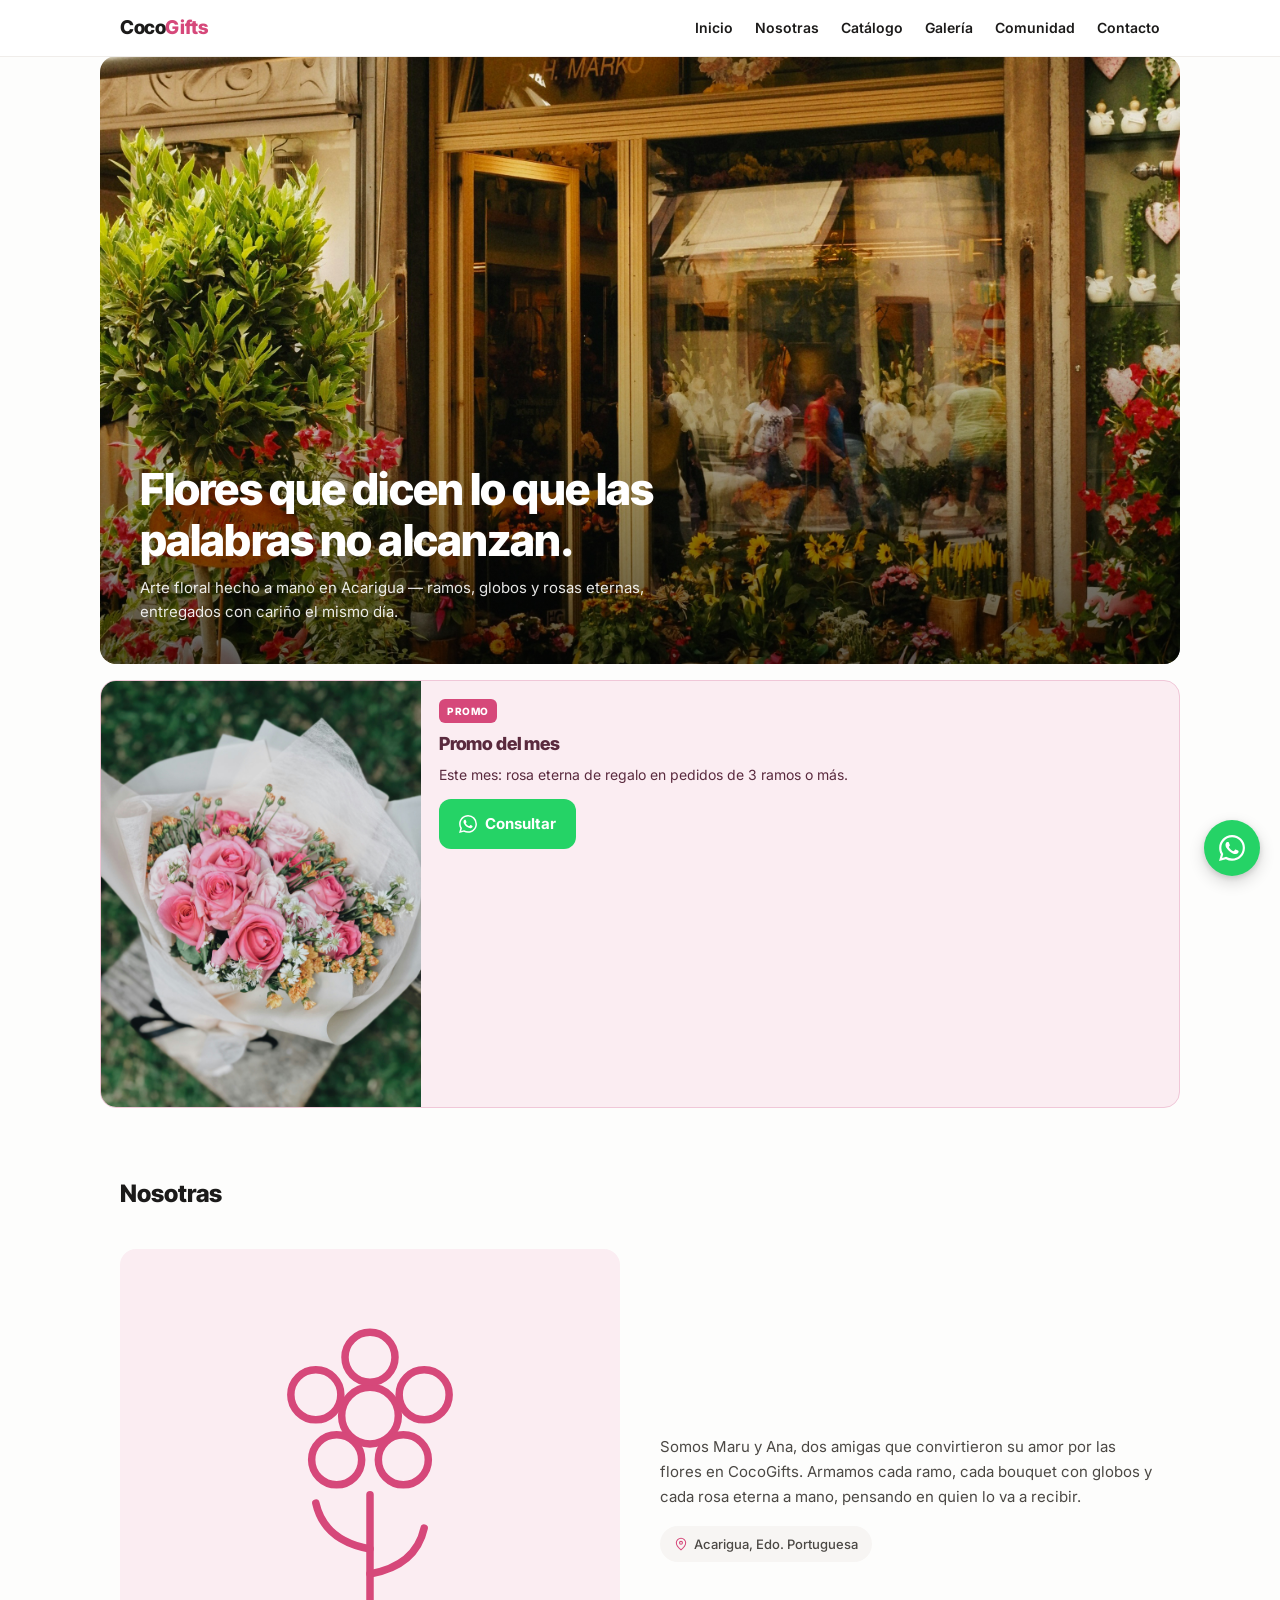
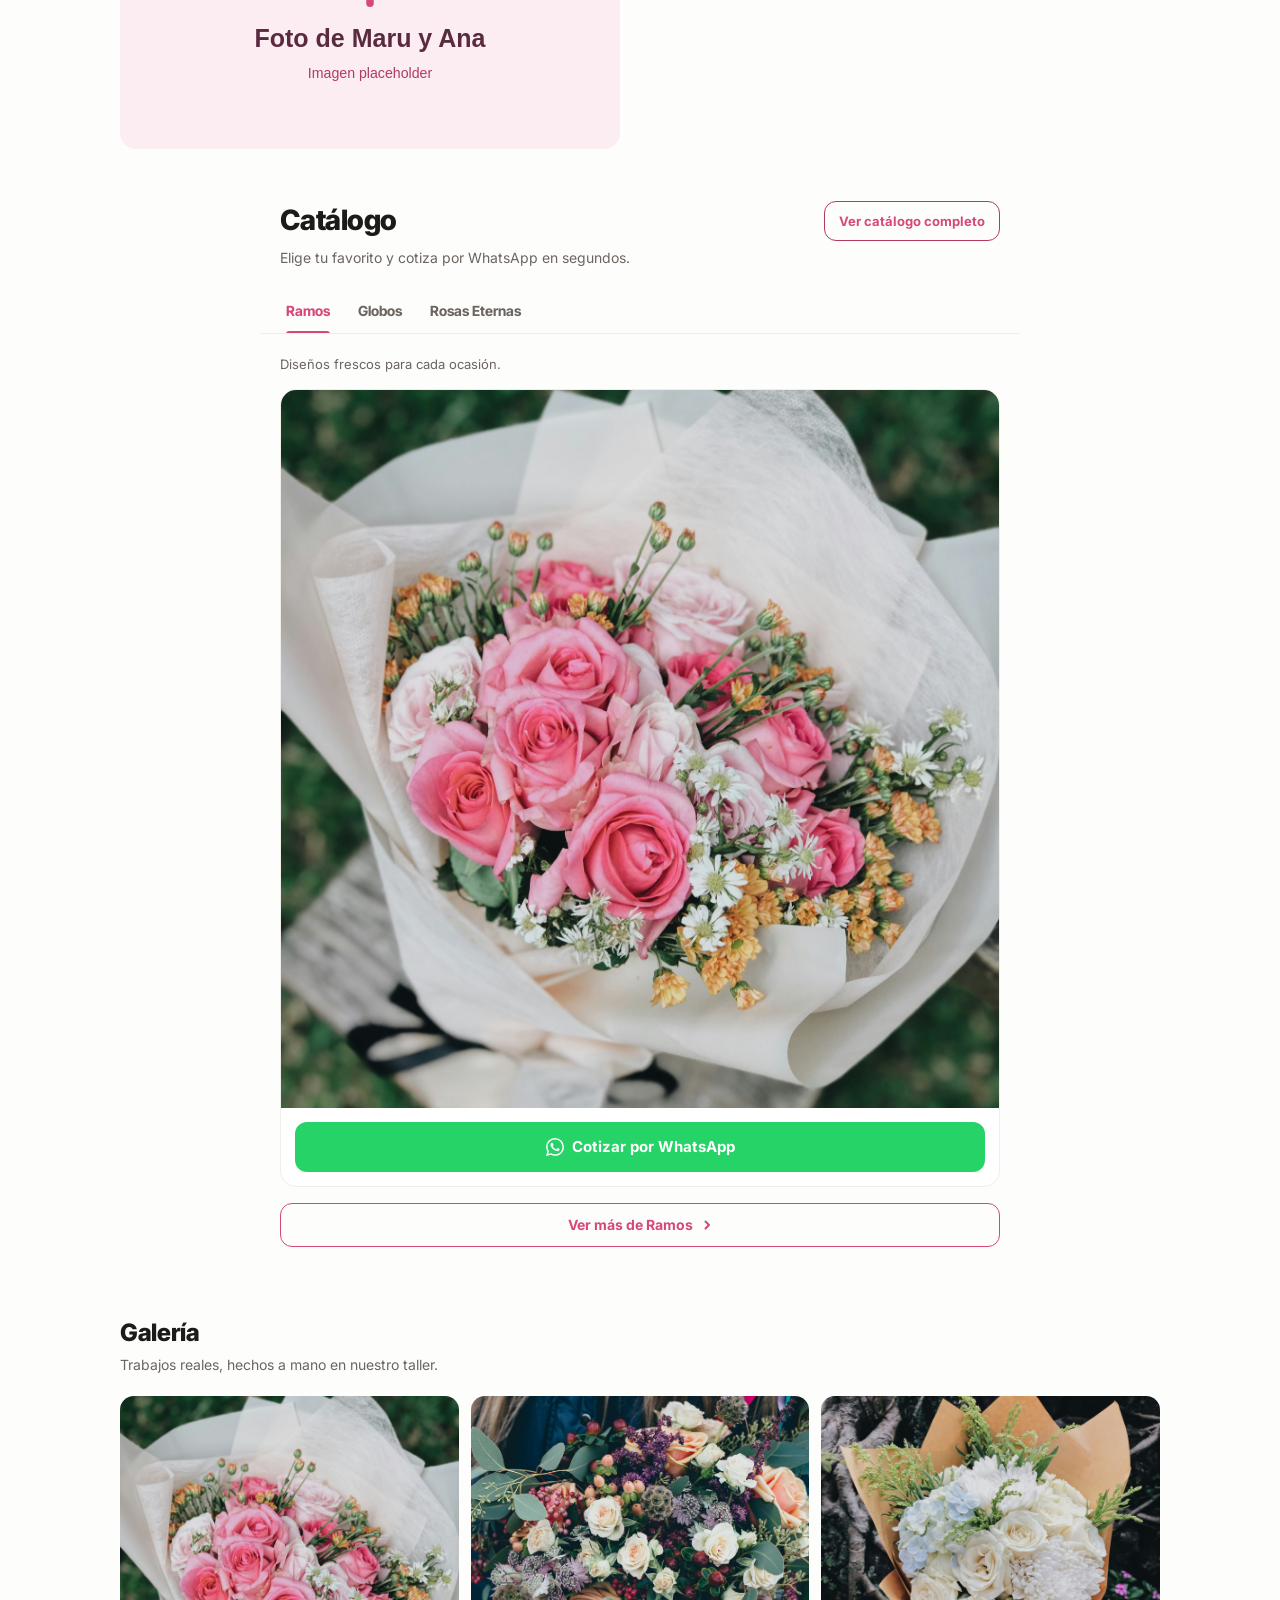
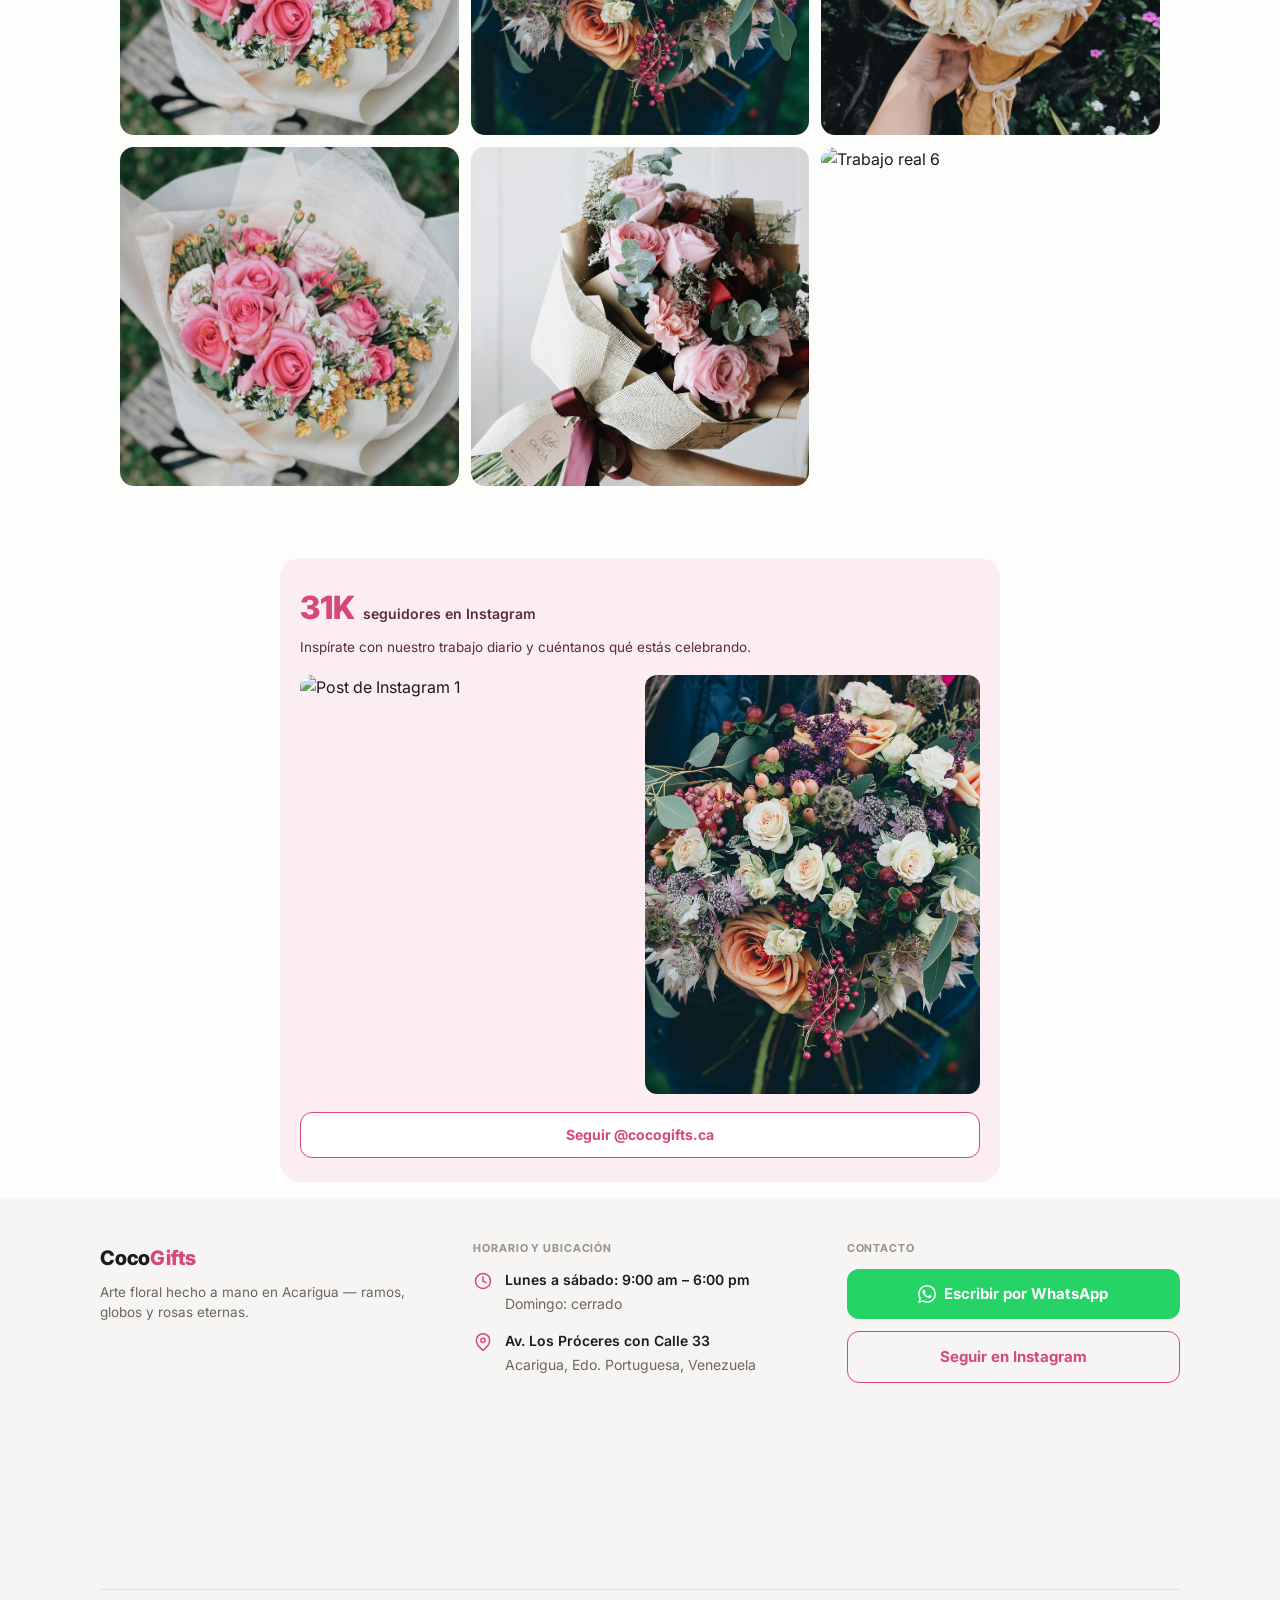
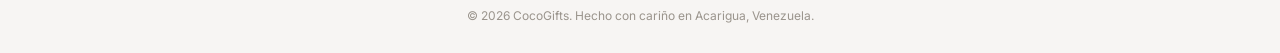
==== index.html @ 65da57c6 "feat: add index.html and main.js for CocoGifts website - Created index.html with structured sections" ====
<!DOCTYPE html>
<html lang="es">
<head>
<meta charset="utf-8">
<meta name="viewport" content="width=device-width, initial-scale=1">
<title>CocoGifts — Arte floral en Acarigua</title>
<meta name="description" content="Arte floral hecho a mano en Acarigua — ramos, bouquets con globos y rosas eternas. Cotiza por WhatsApp.">
<!-- Preconnect a Google Fonts: el @import de las fuentes vive al inicio de css/styles.css. -->
<link rel="preconnect" href="https://fonts.googleapis.com">
<link rel="preconnect" href="https://fonts.gstatic.com" crossorigin>
<!-- Hoja única (sin @import): un solo ?v=N que subir cuando el CSS no se refresque. -->
<link rel="stylesheet" href="css/styles.css?v=7">
<script src="js/main.js?v=4" defer></script>
</head>
<body>

<!-- Nav compartida con catalogo.html: si se edita aquí, replicar allí (no hay includes en HTML estático). -->
<header class="nav">
  <div class="nav__barra">
    <a class="nav__logo" href="#hero">Coco<span class="nav__logo-acento">Gifts</span></a>
    <nav class="nav__enlaces" aria-label="Secciones del sitio">
      <a class="nav__enlace" href="#hero">Inicio</a>
      <a class="nav__enlace" href="#nosotras">Nosotras</a>
      <a class="nav__enlace" href="#catalogo">Catálogo</a>
      <a class="nav__enlace" href="#galeria">Galería</a>
      <a class="nav__enlace" href="#comunidad">Comunidad</a>
      <a class="nav__enlace" href="#contacto">Contacto</a>
    </nav>
    <!-- Enlace (no button): el menú abre/cierra por :target, sin JS (ver _nav.css). -->
    <a class="nav__hamburguesa" href="#menu-movil" aria-label="Abrir menú">
      <svg width="22" height="16" viewBox="0 0 22 16" fill="currentColor" aria-hidden="true"><rect y="0" width="22" height="2" rx="1"/><rect y="7" width="22" height="2" rx="1"/><rect y="14" width="22" height="2" rx="1"/></svg>
    </a>
  </div>
  <div class="nav__menu" id="menu-movil">
    <div class="nav__menu-barra">
      <span class="nav__logo">Coco<span class="nav__logo-acento">Gifts</span></span>
      <!-- #cerrar-menu no existe: limpia el :target (cierra el menú) sin hacer scroll. -->
      <a class="nav__cerrar" href="#cerrar-menu" aria-label="Cerrar menú">
        <svg width="18" height="18" viewBox="0 0 18 18" fill="none" aria-hidden="true"><line x1="1" y1="1" x2="17" y2="17" stroke="currentColor" stroke-width="2" stroke-linecap="round"/><line x1="17" y1="1" x2="1" y2="17" stroke="currentColor" stroke-width="2" stroke-linecap="round"/></svg>
      </a>
    </div>
    <nav class="nav__menu-enlaces" aria-label="Menú">
      <a class="nav__menu-enlace" href="#hero">Inicio</a>
      <a class="nav__menu-enlace" href="#nosotras">Nosotras</a>
      <a class="nav__menu-enlace" href="#catalogo">Catálogo</a>
      <a class="nav__menu-enlace" href="#galeria">Galería</a>
      <a class="nav__menu-enlace" href="#comunidad">Comunidad</a>
      <a class="nav__menu-enlace" href="#contacto">Contacto</a>
    </nav>
    <div class="nav__menu-acciones">
      <a class="nav__menu-whatsapp" href="https://wa.me/584120000000?text=Hola%20CocoGifts%2C%20quiero%20pedir%20un%20ramo." target="_blank" rel="noopener">WhatsApp</a>
      <a class="nav__menu-instagram" href="https://instagram.com/cocogifts.ca" target="_blank" rel="noopener">Instagram</a>
    </div>
  </div>
</header>

<main>

<!-- Hero inmersivo: imagen a sangre con el texto superpuesto abajo (sin CTA). -->
<section id="hero" class="hero">
  <img class="hero__imagen" src="assets/img/cocogifts_hero.jpg" alt="Foto destacada: ramo o bouquet de CocoGifts" width="600" height="750">
  <div class="hero__contenido">
    <h1 class="hero__titulo">Flores que dicen lo que las palabras no alcanzan.</h1>
    <p class="hero__subtitulo">Arte floral hecho a mano en Acarigua — ramos, globos y rosas eternas, entregados con cariño el mismo día.</p>
  </div>
</section>

<!-- Tarjeta de promoción: quitar este bloque cuando no haya promo activa (equivale al showPromo del diseño).
     TODO: reemplazar el título, la descripción y el [PROMOCIÓN] del enlace por la promo vigente. -->
<aside class="promo">
  <!-- TODO: reemplazar por la imagen real de la promo vigente. -->
  <img class="promo__media" src="assets/img/ramo1.jpg" alt="Promoción del mes" width="600" height="600" loading="lazy">
  <div class="promo__contenido">
    <span class="promo__badge">PROMO</span>
    <h2 class="promo__titulo">Promo del mes</h2>
    <p class="promo__texto">Este mes: rosa eterna de regalo en pedidos de 3 ramos o más.</p>
    <a class="promo__cta" href="https://wa.me/584120000000?text=Hola%20CocoGifts%2C%20quiero%20m%C3%A1s%20info%20sobre%20%5BPROMOCI%C3%93N%5D." target="_blank" rel="noopener">
      <svg width="18" height="18" viewBox="0 0 24 24" fill="none" aria-hidden="true"><path d="M17.472 14.382c-.297-.149-1.758-.867-2.03-.967-.273-.099-.471-.148-.67.15-.197.297-.767.966-.94 1.164-.173.199-.347.223-.644.075-.297-.149-1.255-.463-2.39-1.475-.883-.788-1.48-1.761-1.653-2.059-.173-.297-.018-.458.13-.606.134-.133.298-.347.446-.52.149-.174.198-.298.298-.497.099-.198.05-.371-.025-.52-.075-.149-.669-1.612-.916-2.207-.242-.579-.487-.5-.669-.51l-.57-.01c-.198 0-.52.074-.792.372-.272.297-1.04 1.016-1.04 2.479 0 1.462 1.065 2.875 1.213 3.074.149.198 2.096 3.2 5.077 4.487.71.306 1.263.489 1.694.625.712.227 1.36.195 1.872.118.571-.085 1.758-.719 2.006-1.413.248-.694.248-1.29.173-1.414-.074-.124-.272-.198-.57-.347m-5.421 7.403h-.004a9.87 9.87 0 01-5.031-1.378l-.361-.214-3.741.982.998-3.648-.235-.374a9.86 9.86 0 01-1.51-5.26c.001-5.45 4.436-9.884 9.888-9.884 2.64 0 5.122 1.03 6.988 2.898a9.825 9.825 0 012.893 6.994c-.003 5.45-4.437 9.884-9.885 9.884m8.413-18.297A11.815 11.815 0 0012.05 0C5.495 0 .16 5.335.157 11.892c0 2.096.547 4.142 1.588 5.945L.057 24l6.305-1.654a11.882 11.882 0 005.683 1.448h.005c6.554 0 11.89-5.335 11.893-11.893a11.821 11.821 0 00-3.48-8.413z" fill="currentColor"/></svg>
      Consultar
    </a>
  </div>
</aside>

<section id="nosotras" class="nosotras">
  <h2 class="nosotras__titulo">Nosotras</h2>
  <img class="nosotras__foto" src="assets/img/nosotras.svg" alt="Maru y Ana, fundadoras de CocoGifts" width="600" height="600" loading="lazy">
  <div class="nosotras__contenido">
    <p class="nosotras__texto">Somos Maru y Ana, dos amigas que convirtieron su amor por las flores en CocoGifts. Armamos cada ramo, cada bouquet con globos y cada rosa eterna a mano, pensando en quien lo va a recibir.</p>
    <div class="nosotras__ubicacion">
      <svg class="nosotras__ubicacion-icono" width="14" height="14" viewBox="0 0 24 24" fill="none" aria-hidden="true"><path d="M12 2C7.6 2 4 5.6 4 10c0 6 8 12 8 12s8-6 8-12c0-4.4-3.6-8-8-8z" stroke="currentColor" stroke-width="1.8"/><circle cx="12" cy="10" r="2.5" stroke="currentColor" stroke-width="1.8"/></svg>
      <span>Acarigua, Edo. Portuguesa</span>
    </div>
  </div>
</section>

<section id="catalogo" class="catalogo" aria-labelledby="catalogo-titulo">
  <header class="catalogo__encabezado">
    <div class="catalogo__fila-titulo">
      <h2 class="catalogo__titulo" id="catalogo-titulo">Catálogo</h2>
      <a class="catalogo__ver-completo" href="catalogo.html">Ver catálogo completo</a>
    </div>
    <p class="catalogo__subtitulo">Elige tu favorito y cotiza por WhatsApp en segundos.</p>
  </header>

  <div class="catalogo-tabs">
    <!-- Sin JS: fila de enlaces-ancla hacia los paneles apilados de abajo.
         js/main.js convierte esto en tablist ARIA (role, aria-selected,
         roving tabindex) y deja visible solo el panel activo. -->
    <div class="catalogo-tabs__lista" aria-label="Categorías del catálogo">
      <a class="catalogo-tabs__tab" href="#catalogo-panel-ramos">Ramos</a>
      <a class="catalogo-tabs__tab" href="#catalogo-panel-globos">Globos</a>
      <a class="catalogo-tabs__tab" href="#catalogo-panel-eternas">Rosas Eternas</a>
    </div>

    <section class="catalogo-tabs__panel" id="catalogo-panel-ramos">
      <h3 class="catalogo-tabs__categoria-titulo">Ramos</h3>
      <p class="catalogo-tabs__categoria-descripcion">Diseños frescos para cada ocasión.</p>
      <article class="tarjeta-categoria">
        <!-- Feed vertical: varias fotos de la categoría, se scrollea dentro de la tarjeta. -->
        <div class="tarjeta-categoria__feed" tabindex="0" role="group" aria-label="Fotos de Ramos">
          <img class="tarjeta-categoria__feed-img" src="assets/img/ramo1.jpg" alt="Ramo Primavera" width="600" height="600" loading="lazy">
          <img class="tarjeta-categoria__feed-img" src="assets/img/ramo2.jpg" alt="Ramo Clásico de Rosas" width="600" height="600" loading="lazy">
          <!-- PLACEHOLDER: relleno del feed hasta tener más fotos reales de Ramos. -->
          <img class="tarjeta-categoria__feed-img" src="assets/img/ramo3.jpg" alt="Más fotos de Ramos (placeholder)" width="600" height="600" loading="lazy">
          <img class="tarjeta-categoria__feed-img" src="assets/img/ramo4.jpg" alt="Más fotos de Ramos (placeholder)" width="600" height="600" loading="lazy">
        </div>
        <div class="tarjeta-categoria__cuerpo">
          <!-- TODO: precio real pendiente del cliente (example-design no trae precios). -->
          <a class="tarjeta-categoria__cotizar" href="https://wa.me/584120000000?text=Hola%20CocoGifts%2C%20quiero%20cotizar%20de%20la%20categor%C3%ADa%3A%20Ramos." target="_blank" rel="noopener">
            <svg width="18" height="18" viewBox="0 0 24 24" fill="none" aria-hidden="true"><path d="M17.472 14.382c-.297-.149-1.758-.867-2.03-.967-.273-.099-.471-.148-.67.15-.197.297-.767.966-.94 1.164-.173.199-.347.223-.644.075-.297-.149-1.255-.463-2.39-1.475-.883-.788-1.48-1.761-1.653-2.059-.173-.297-.018-.458.13-.606.134-.133.298-.347.446-.52.149-.174.198-.298.298-.497.099-.198.05-.371-.025-.52-.075-.149-.669-1.612-.916-2.207-.242-.579-.487-.5-.669-.51l-.57-.01c-.198 0-.52.074-.792.372-.272.297-1.04 1.016-1.04 2.479 0 1.462 1.065 2.875 1.213 3.074.149.198 2.096 3.2 5.077 4.487.71.306 1.263.489 1.694.625.712.227 1.36.195 1.872.118.571-.085 1.758-.719 2.006-1.413.248-.694.248-1.29.173-1.414-.074-.124-.272-.198-.57-.347m-5.421 7.403h-.004a9.87 9.87 0 01-5.031-1.378l-.361-.214-3.741.982.998-3.648-.235-.374a9.86 9.86 0 01-1.51-5.26c.001-5.45 4.436-9.884 9.888-9.884 2.64 0 5.122 1.03 6.988 2.898a9.825 9.825 0 012.893 6.994c-.003 5.45-4.437 9.884-9.885 9.884m8.413-18.297A11.815 11.815 0 0012.05 0C5.495 0 .16 5.335.157 11.892c0 2.096.547 4.142 1.588 5.945L.057 24l6.305-1.654a11.882 11.882 0 005.683 1.448h.005c6.554 0 11.89-5.335 11.893-11.893a11.821 11.821 0 00-3.48-8.413z" fill="currentColor"/></svg>
            Cotizar por WhatsApp
          </a>
        </div>
      </article>
      <!-- "Ver más": enlace directo a la categoría en el catálogo completo (catalogo.html lee el hash). -->
      <a class="catalogo-tabs__ver-mas" href="catalogo.html#ramos">
        Ver más de Ramos
        <svg width="12" height="12" viewBox="0 0 12 12" fill="none" aria-hidden="true"><path d="M4.5 2.5L8 6l-3.5 3.5" stroke="currentColor" stroke-width="2" stroke-linecap="round" stroke-linejoin="round"/></svg>
      </a>
    </section>

    <section class="catalogo-tabs__panel" id="catalogo-panel-globos">
      <h3 class="catalogo-tabs__categoria-titulo">Globos</h3>
      <p class="catalogo-tabs__categoria-descripcion">Bouquets con globos que sorprenden.</p>
      <article class="tarjeta-categoria">
        <!-- Feed vertical: varias fotos de la categoría, se scrollea dentro de la tarjeta. -->
        <div class="tarjeta-categoria__feed" tabindex="0" role="group" aria-label="Fotos de Globos">
          <img class="tarjeta-categoria__feed-img" src="assets/img/ramo1.jpg" alt="Bouquet Globo &amp; Flores" width="600" height="600" loading="lazy">
          <img class="tarjeta-categoria__feed-img" src="assets/img/ramo2.jpg" alt="Combo Sorpresa" width="600" height="600" loading="lazy">
          <!-- PLACEHOLDER: relleno del feed hasta tener más fotos reales de Globos. -->
          <img class="tarjeta-categoria__feed-img" src="assets/img/ramo3.jpg" alt="Más fotos de Globos (placeholder)" width="600" height="600" loading="lazy">
          <img class="tarjeta-categoria__feed-img" src="assets/img/ramo4.jpg" alt="Más fotos de Globos (placeholder)" width="600" height="600" loading="lazy">
        </div>
        <div class="tarjeta-categoria__cuerpo">
          <!-- TODO: precio real pendiente del cliente. -->
          <a class="tarjeta-categoria__cotizar" href="https://wa.me/584120000000?text=Hola%20CocoGifts%2C%20quiero%20cotizar%20de%20la%20categor%C3%ADa%3A%20Globos." target="_blank" rel="noopener">
            <svg width="18" height="18" viewBox="0 0 24 24" fill="none" aria-hidden="true"><path d="M17.472 14.382c-.297-.149-1.758-.867-2.03-.967-.273-.099-.471-.148-.67.15-.197.297-.767.966-.94 1.164-.173.199-.347.223-.644.075-.297-.149-1.255-.463-2.39-1.475-.883-.788-1.48-1.761-1.653-2.059-.173-.297-.018-.458.13-.606.134-.133.298-.347.446-.52.149-.174.198-.298.298-.497.099-.198.05-.371-.025-.52-.075-.149-.669-1.612-.916-2.207-.242-.579-.487-.5-.669-.51l-.57-.01c-.198 0-.52.074-.792.372-.272.297-1.04 1.016-1.04 2.479 0 1.462 1.065 2.875 1.213 3.074.149.198 2.096 3.2 5.077 4.487.71.306 1.263.489 1.694.625.712.227 1.36.195 1.872.118.571-.085 1.758-.719 2.006-1.413.248-.694.248-1.29.173-1.414-.074-.124-.272-.198-.57-.347m-5.421 7.403h-.004a9.87 9.87 0 01-5.031-1.378l-.361-.214-3.741.982.998-3.648-.235-.374a9.86 9.86 0 01-1.51-5.26c.001-5.45 4.436-9.884 9.888-9.884 2.64 0 5.122 1.03 6.988 2.898a9.825 9.825 0 012.893 6.994c-.003 5.45-4.437 9.884-9.885 9.884m8.413-18.297A11.815 11.815 0 0012.05 0C5.495 0 .16 5.335.157 11.892c0 2.096.547 4.142 1.588 5.945L.057 24l6.305-1.654a11.882 11.882 0 005.683 1.448h.005c6.554 0 11.89-5.335 11.893-11.893a11.821 11.821 0 00-3.48-8.413z" fill="currentColor"/></svg>
            Cotizar por WhatsApp
          </a>
        </div>
      </article>
      <!-- "Ver más": enlace directo a la categoría en el catálogo completo (catalogo.html lee el hash). -->
      <a class="catalogo-tabs__ver-mas" href="catalogo.html#globos">
        Ver más de Globos
        <svg width="12" height="12" viewBox="0 0 12 12" fill="none" aria-hidden="true"><path d="M4.5 2.5L8 6l-3.5 3.5" stroke="currentColor" stroke-width="2" stroke-linecap="round" stroke-linejoin="round"/></svg>
      </a>
    </section>

    <section class="catalogo-tabs__panel" id="catalogo-panel-eternas">
      <h3 class="catalogo-tabs__categoria-titulo">Rosas Eternas</h3>
      <p class="catalogo-tabs__categoria-descripcion">Duran hasta un año, siempre frescas.</p>
      <article class="tarjeta-categoria">
        <!-- Feed vertical: varias fotos de la categoría, se scrollea dentro de la tarjeta. -->
        <div class="tarjeta-categoria__feed" tabindex="0" role="group" aria-label="Fotos de Rosas Eternas">
          <img class="tarjeta-categoria__feed-img" src="assets/img/ramo1.jpg" alt="Caja Mini Rosa Eterna" width="600" height="600" loading="lazy">
          <img class="tarjeta-categoria__feed-img" src="assets/img/ramo2.jpg" alt="Caja Premium" width="600" height="600" loading="lazy">
          <!-- PLACEHOLDER: relleno del feed hasta tener más fotos reales de Rosas Eternas. -->
          <img class="tarjeta-categoria__feed-img" src="assets/img/ramo5.jpg" alt="Más fotos de Rosas Eternas (placeholder)" width="600" height="600" loading="lazy">
          <img class="tarjeta-categoria__feed-img" src="assets/img/ramo6.jpg" alt="Más fotos de Rosas Eternas (placeholder)" width="600" height="600" loading="lazy">
        </div>
        <div class="tarjeta-categoria__cuerpo">
          <!-- TODO: precio real pendiente del cliente. -->
          <a class="tarjeta-categoria__cotizar" href="https://wa.me/584120000000?text=Hola%20CocoGifts%2C%20quiero%20cotizar%20de%20la%20categor%C3%ADa%3A%20Rosas%20Eternas." target="_blank" rel="noopener">
            <svg width="18" height="18" viewBox="0 0 24 24" fill="none" aria-hidden="true"><path d="M17.472 14.382c-.297-.149-1.758-.867-2.03-.967-.273-.099-.471-.148-.67.15-.197.297-.767.966-.94 1.164-.173.199-.347.223-.644.075-.297-.149-1.255-.463-2.39-1.475-.883-.788-1.48-1.761-1.653-2.059-.173-.297-.018-.458.13-.606.134-.133.298-.347.446-.52.149-.174.198-.298.298-.497.099-.198.05-.371-.025-.52-.075-.149-.669-1.612-.916-2.207-.242-.579-.487-.5-.669-.51l-.57-.01c-.198 0-.52.074-.792.372-.272.297-1.04 1.016-1.04 2.479 0 1.462 1.065 2.875 1.213 3.074.149.198 2.096 3.2 5.077 4.487.71.306 1.263.489 1.694.625.712.227 1.36.195 1.872.118.571-.085 1.758-.719 2.006-1.413.248-.694.248-1.29.173-1.414-.074-.124-.272-.198-.57-.347m-5.421 7.403h-.004a9.87 9.87 0 01-5.031-1.378l-.361-.214-3.741.982.998-3.648-.235-.374a9.86 9.86 0 01-1.51-5.26c.001-5.45 4.436-9.884 9.888-9.884 2.64 0 5.122 1.03 6.988 2.898a9.825 9.825 0 012.893 6.994c-.003 5.45-4.437 9.884-9.885 9.884m8.413-18.297A11.815 11.815 0 0012.05 0C5.495 0 .16 5.335.157 11.892c0 2.096.547 4.142 1.588 5.945L.057 24l6.305-1.654a11.882 11.882 0 005.683 1.448h.005c6.554 0 11.89-5.335 11.893-11.893a11.821 11.821 0 00-3.48-8.413z" fill="currentColor"/></svg>
            Cotizar por WhatsApp
          </a>
        </div>
      </article>
      <!-- "Ver más": enlace directo a la categoría en el catálogo completo (catalogo.html lee el hash; su id es 'eternas'). -->
      <a class="catalogo-tabs__ver-mas" href="catalogo.html#eternas">
        Ver más de Rosas Eternas
        <svg width="12" height="12" viewBox="0 0 12 12" fill="none" aria-hidden="true"><path d="M4.5 2.5L8 6l-3.5 3.5" stroke="currentColor" stroke-width="2" stroke-linecap="round" stroke-linejoin="round"/></svg>
      </a>
    </section>

  </div>
</section>

<section id="galeria" class="galeria">
  <h2 class="galeria__titulo">Galería</h2>
  <p class="galeria__subtitulo">Trabajos reales, hechos a mano en nuestro taller.</p>
  <div class="galeria__grid">
    <img class="galeria__imagen" src="assets/img/ramo1.jpg" alt="Trabajo real 1" width="600" height="600" loading="lazy">
    <img class="galeria__imagen" src="assets/img/ramo2.jpg" alt="Trabajo real 2" width="600" height="600" loading="lazy">
    <img class="galeria__imagen" src="assets/img/ramo3.jpg" alt="Trabajo real 3" width="600" height="600" loading="lazy">
    <img class="galeria__imagen" src="assets/img/ramo4.jpg" alt="Trabajo real 4" width="600" height="600" loading="lazy">
    <img class="galeria__imagen" src="assets/img/ramo5.jpg" alt="Trabajo real 5" width="600" height="600" loading="lazy">
    <img class="galeria__imagen" src="assets/img/ramo6.jpg" alt="Trabajo real 6" width="600" height="600" loading="lazy">
  </div>
</section>

<section id="comunidad" class="comunidad" aria-label="Comunidad de Instagram">
  <div class="comunidad__tarjeta">
    <div class="comunidad__cifra-linea">
      <span class="comunidad__cifra">31K</span>
      <span class="comunidad__cifra-texto">seguidores en Instagram</span>
    </div>
    <p class="comunidad__texto">Inspírate con nuestro trabajo diario y cuéntanos qué estás celebrando.</p>
    <div class="comunidad__posts">
      <img class="comunidad__post" src="assets/img/ramo6.jpg" alt="Post de Instagram 1" width="600" height="750" loading="lazy">
      <img class="comunidad__post" src="assets/img/ramo2.jpg" alt="Post de Instagram 2" width="600" height="750" loading="lazy">
    </div>
    <a class="comunidad__seguir" href="https://instagram.com/cocogifts.ca" target="_blank" rel="noopener">Seguir @cocogifts.ca</a>
  </div>
</section>

</main>

<!-- Footer compartido con catalogo.html: si se edita aquí, replicar allí. -->
<footer id="contacto" class="footer">
  <div class="footer__contenido">
    <div class="footer__grupo">
      <span class="footer__marca">Coco<span class="footer__marca-acento">Gifts</span></span>
      <p class="footer__descripcion">Arte floral hecho a mano en Acarigua — ramos, globos y rosas eternas.</p>
    </div>
    <div class="footer__grupo">
      <h2 class="footer__grupo-titulo">Horario y ubicación</h2>
      <div class="footer__dato">
        <svg class="footer__dato-icono" width="20" height="20" viewBox="0 0 24 24" fill="none" aria-hidden="true"><circle cx="12" cy="12" r="9" stroke="currentColor" stroke-width="1.8"/><path d="M12 7v5l3.5 2" stroke="currentColor" stroke-width="1.8" stroke-linecap="round"/></svg>
        <div>
          <p class="footer__dato-principal">Lunes a sábado: 9:00 am – 6:00 pm</p>
          <p class="footer__dato-secundario">Domingo: cerrado</p>
        </div>
      </div>
      <div class="footer__dato">
        <svg class="footer__dato-icono" width="20" height="20" viewBox="0 0 24 24" fill="none" aria-hidden="true"><path d="M12 2C7.6 2 4 5.6 4 10c0 6 8 12 8 12s8-6 8-12c0-4.4-3.6-8-8-8z" stroke="currentColor" stroke-width="1.8"/><circle cx="12" cy="10" r="2.5" stroke="currentColor" stroke-width="1.8"/></svg>
        <div>
          <p class="footer__dato-principal">Av. Los Próceres con Calle 33</p>
          <p class="footer__dato-secundario">Acarigua, Edo. Portuguesa, Venezuela</p>
        </div>
      </div>
      <!-- TODO: sustituir por mapa real (imagen estática o embed) cuando el cliente lo defina. -->
      <div class="footer__mapa">
      <iframe
        src="https://www.google.com/maps/embed?pb=!1m18!1m12!1m3!1d3980!2d-99.1332!3d19.4326!2m3!1f0!2f0!3f0!3m2!1i1024!2i768!4f13.1!3m3!1m2!1s0x0%3A0x0!2zMTnCsDI1JzU3LjQiTiA5OcKwMDcnNTkuNSJX!5e0!3m2!1ses!2smx!4v1700000000000"
        title="Mapa de ubicación de La Esquina 24H"
        loading="lazy"
        referrerpolicy="no-referrer-when-downgrade"
        allowfullscreen></iframe>
      </div>    </div>
    <div class="footer__grupo">
      <h2 class="footer__grupo-titulo">Contacto</h2>
      <div class="footer__cta">
        <a class="footer__cta-whatsapp" href="https://wa.me/584120000000?text=Hola%20CocoGifts%2C%20tengo%20una%20consulta." target="_blank" rel="noopener">
          <svg width="18" height="18" viewBox="0 0 24 24" fill="none" aria-hidden="true"><path d="M17.472 14.382c-.297-.149-1.758-.867-2.03-.967-.273-.099-.471-.148-.67.15-.197.297-.767.966-.94 1.164-.173.199-.347.223-.644.075-.297-.149-1.255-.463-2.39-1.475-.883-.788-1.48-1.761-1.653-2.059-.173-.297-.018-.458.13-.606.134-.133.298-.347.446-.52.149-.174.198-.298.298-.497.099-.198.05-.371-.025-.52-.075-.149-.669-1.612-.916-2.207-.242-.579-.487-.5-.669-.51l-.57-.01c-.198 0-.52.074-.792.372-.272.297-1.04 1.016-1.04 2.479 0 1.462 1.065 2.875 1.213 3.074.149.198 2.096 3.2 5.077 4.487.71.306 1.263.489 1.694.625.712.227 1.36.195 1.872.118.571-.085 1.758-.719 2.006-1.413.248-.694.248-1.29.173-1.414-.074-.124-.272-.198-.57-.347m-5.421 7.403h-.004a9.87 9.87 0 01-5.031-1.378l-.361-.214-3.741.982.998-3.648-.235-.374a9.86 9.86 0 01-1.51-5.26c.001-5.45 4.436-9.884 9.888-9.884 2.64 0 5.122 1.03 6.988 2.898a9.825 9.825 0 012.893 6.994c-.003 5.45-4.437 9.884-9.885 9.884m8.413-18.297A11.815 11.815 0 0012.05 0C5.495 0 .16 5.335.157 11.892c0 2.096.547 4.142 1.588 5.945L.057 24l6.305-1.654a11.882 11.882 0 005.683 1.448h.005c6.554 0 11.89-5.335 11.893-11.893a11.821 11.821 0 00-3.48-8.413z" fill="currentColor"/></svg>
          Escribir por WhatsApp
        </a>
        <a class="footer__cta-instagram" href="https://instagram.com/cocogifts.ca" target="_blank" rel="noopener">Seguir en Instagram</a>
      </div>
    </div>
  </div>
  <div class="footer__legal">
    <p class="footer__legal-texto">© 2026 CocoGifts. Hecho con cariño en Acarigua, Venezuela.</p>
  </div>
</footer>

<a class="whatsapp-burbuja" href="https://wa.me/584120000000?text=Hola%20CocoGifts%2C%20quiero%20pedir%20un%20ramo." target="_blank" rel="noopener" aria-label="Pedir por WhatsApp">
  <svg width="28" height="28" viewBox="0 0 24 24" fill="none" aria-hidden="true"><path d="M17.472 14.382c-.297-.149-1.758-.867-2.03-.967-.273-.099-.471-.148-.67.15-.197.297-.767.966-.94 1.164-.173.199-.347.223-.644.075-.297-.149-1.255-.463-2.39-1.475-.883-.788-1.48-1.761-1.653-2.059-.173-.297-.018-.458.13-.606.134-.133.298-.347.446-.52.149-.174.198-.298.298-.497.099-.198.05-.371-.025-.52-.075-.149-.669-1.612-.916-2.207-.242-.579-.487-.5-.669-.51l-.57-.01c-.198 0-.52.074-.792.372-.272.297-1.04 1.016-1.04 2.479 0 1.462 1.065 2.875 1.213 3.074.149.198 2.096 3.2 5.077 4.487.71.306 1.263.489 1.694.625.712.227 1.36.195 1.872.118.571-.085 1.758-.719 2.006-1.413.248-.694.248-1.29.173-1.414-.074-.124-.272-.198-.57-.347m-5.421 7.403h-.004a9.87 9.87 0 01-5.031-1.378l-.361-.214-3.741.982.998-3.648-.235-.374a9.86 9.86 0 01-1.51-5.26c.001-5.45 4.436-9.884 9.888-9.884 2.64 0 5.122 1.03 6.988 2.898a9.825 9.825 0 012.893 6.994c-.003 5.45-4.437 9.884-9.885 9.884m8.413-18.297A11.815 11.815 0 0012.05 0C5.495 0 .16 5.335.157 11.892c0 2.096.547 4.142 1.588 5.945L.057 24l6.305-1.654a11.882 11.882 0 005.683 1.448h.005c6.554 0 11.89-5.335 11.893-11.893a11.821 11.821 0 00-3.48-8.413z" fill="currentColor"/></svg>
</a>

</body>
</html>
---- css/styles.css ----
/* ============================================================
   CocoGifts — hoja de estilos única (antes 16 parciales + main.css con @import).
   Consolidada para eliminar la cascada de peticiones y los 18 números de
   versión de cache-busting: ahora un solo ?v=N en el <link> de cada HTML.
   Orden de cascada preservado: BASE → SECTIONS → COMPONENTS.
   NOTA: el @import de Google Fonts debe seguir siendo la primera regla del
   archivo (CSS exige @import antes de cualquier otra regla).
   ============================================================ */


/* === BASE: fonts === */

/* Única dependencia externa permitida: Inter + Inter Tight, tal como las usa
   example-design. El @import vive aquí (y no como <link> en el HTML) para que
   toda la cadena tipográfica quede declarada en CSS; los <link rel="preconnect">
   del HTML compensan la latencia extra del encadenado de @imports. */
@import url('https://fonts.googleapis.com/css2?family=Inter:wght@400;500;600;700&family=Inter+Tight:wght@600;700;800&display=swap');

/* === BASE: variables === */

/* Tokens de diseño extraídos de example-design/CocoGifts.dc.html.
   No cambiar valores sin nueva referencia aprobada (ver CLAUDE.md). */
:root {
  --fuente-cuerpo: 'Inter', sans-serif;
  --fuente-titulos: 'Inter Tight', sans-serif;

  --color-texto: #1C1B1A;
  --color-texto-suave: #4B4844;
  --color-texto-secundario: #6B655F;
  --color-texto-mute: #9A948C;

  --color-acento: #D6487A;
  --color-acento-hover: #B23A63;
  --color-acento-suave: #FBEDF2;
  --color-acento-borde: #F0C7D8;
  --color-acento-oscuro: #5A2A3E;

  --color-fondo: #FDFDFC;
  --color-fondo-exterior: #EDEBE8;
  --color-fondo-neutro: #F7F5F3;
  --color-superficie: #FFFFFF;
  --color-borde: #F0EDEA;
  --color-borde-suave: #F5F2EF;

  /* REGLA FIJA del proyecto: este verde es exclusivo de acciones de WhatsApp
     (burbuja, "Cotizar por WhatsApp", cualquier enlace wa.me). No usarlo en
     ningún otro elemento ni sustituirlo por otro verde. */
  --color-whatsapp: #25D366;
  --color-whatsapp-hover: #1EBE5A;

  --radio-tarjeta: 16px;
  --radio-boton: 12px;
}

/* === BASE: reset === */

/* Reset mínimo: solo lo que este proyecto necesita, no un reset genérico completo. */
*,
*::before,
*::after {
  box-sizing: border-box;
}

/* Los enlaces-ancla (tabs sin JS, menú futuro) saltan con desplazamiento suave. */
html {
  scroll-behavior: smooth;
}

/* Márgenes a cero: cada componente BEM declara su propio espaciado explícito. */
body,
h1, h2, h3, h4,
p,
figure {
  margin: 0;
}

img,
svg {
  display: block;
}

img {
  max-width: 100%;
  height: auto;
}

button {
  font: inherit;
  color: inherit;
  background: none;
  border: 0;
  padding: 0;
  cursor: pointer;
}

/* El atributo hidden debe ganar SIEMPRE: varios componentes (tabs, "Ver más")
   usan display:flex/grid, que de otro modo pisaría el display:none nativo. */
[hidden] {
  display: none !important;
}

/* === BASE: tipografia === */

/* Tipografía global según example-design: Inter para cuerpo, Inter Tight para titulares. */
body {
  font-family: var(--fuente-cuerpo);
  font-size: 1rem;
  line-height: 1.6;
  color: var(--color-texto);
  background: var(--color-fondo);
  -webkit-font-smoothing: antialiased;
}

h1, h2, h3, h4 {
  font-family: var(--fuente-titulos);
  line-height: 1.2;
  color: var(--color-texto);
}

/* Color de enlace por defecto del diseño (rosa de marca). Los botones/CTA
   lo sobreescriben con sus propios colores. */
a {
  color: var(--color-acento);
  text-decoration: none;
}

a:hover {
  color: var(--color-acento-hover);
}

/* === SECTIONS: hero === */

/* Hero de portada + banner de promoción (el bloque .promo va justo debajo
   del hero en el flujo, como en example-design). */

.hero {
  position: relative;
  isolation: isolate; /* contiene el apilado del scrim y el contenido sobre la imagen */
}

.hero__imagen {
  display: block;
  width: 100%;
  aspect-ratio: 4 / 5;
  object-fit: cover;
}

/* Scrim: degradado oscuro de abajo hacia arriba para que el texto blanco sea
   legible sobre cualquier foto (las actuales son placeholders claros). */
.hero::after {
  content: "";
  position: absolute;
  inset: 0;
  z-index: 1;
  background: linear-gradient(to top,
    rgba(0, 0, 0, 0.62) 0%,
    rgba(0, 0, 0, 0.18) 45%,
    rgba(0, 0, 0, 0) 72%);
  pointer-events: none;
}

/* Contenido superpuesto sobre la imagen (abajo), no al lado ni debajo. */
.hero__contenido {
  position: absolute;
  inset: auto 0 0 0;
  z-index: 2;
  padding: 24px 20px;
}

.hero__titulo {
  font-size: 28px;
  font-weight: 800;
  line-height: 1.15;
  letter-spacing: -0.02em;
  margin-bottom: 10px;
  color: #FFFFFF;
}

.hero__subtitulo {
  font-size: 15px;
  line-height: 1.6;
  color: rgba(255, 255, 255, 0.9);
}

/* Tarjeta de promoción: imagen a la izquierda (ancho proporcional controlado) y el
   resto del contenido a la derecha (badge, título, texto y CTA), con flexbox. */
.promo {
  display: flex;
  align-items: stretch;
  margin: 14px 20px;
  background: var(--color-acento-suave);
  border: 1px solid var(--color-acento-borde);
  border-radius: 16px;
  overflow: hidden; /* recorta las esquinas de la imagen de la izquierda */
}

.promo__media {
  flex: 0 0 38%;     /* contenedor de ancho proporcional controlado */
  min-width: 116px;
  object-fit: cover; /* la imagen llena su columna (que se estira a la altura del texto) */
}

.promo__contenido {
  flex: 1;
  min-width: 0;      /* permite que el texto haga wrap sin desbordar el flex */
  display: flex;
  flex-direction: column;
  align-items: flex-start;
  gap: 10px;
  padding: 18px;
}

.promo__badge {
  font-size: 10px;
  font-weight: 800;
  letter-spacing: 0.06em;
  color: #FFFFFF;
  background: var(--color-acento);
  padding: 4px 8px;
  border-radius: 6px;
}

.promo__titulo {
  font-size: 18px;
  font-weight: 800;
  letter-spacing: -0.01em;
  color: var(--color-acento-oscuro);
}

.promo__texto {
  font-size: 14px;
  line-height: 1.5;
  color: var(--color-acento-oscuro);
}

/* CTA verde: mismo lenguaje que los demás botones de WhatsApp del sitio
   (radio var(--radio-boton), padding 13/20, min 48px, peso 700, 15px). */
.promo__cta {
  display: inline-flex;
  align-items: center;
  justify-content: center;
  gap: 8px;
  min-height: 48px;
  margin-top: 4px;
  padding: 13px 20px;
  background: var(--color-whatsapp);
  border-radius: var(--radio-boton);
  color: #FFFFFF;
  font-weight: 700;
  font-size: 15px;
  transition: background-color 0.15s ease;
}

.promo__cta:hover {
  background: var(--color-whatsapp-hover);
  color: #FFFFFF; /* evita que el hover rosa global de <a> pise el blanco */
}

@media (min-width: 1024px) {
  /* El mockup aprobado es solo móvil; en desktop el hero se centra como una
     tarjeta ancha (imagen 16/9) con el texto superpuesto abajo. */
  .hero {
    max-width: 1080px;
    margin: 0 auto;
    border-radius: var(--radio-tarjeta);
    overflow: hidden;
  }

  .hero__imagen {
    aspect-ratio: 16 / 9;
  }

  .hero__contenido {
    max-width: 640px;
    padding: 40px;
  }

  .hero__titulo {
    font-size: 44px;
  }

  .promo {
    max-width: 1080px;
    margin: 16px auto 8px;
  }

  /* En desktop la imagen de la promo pasa a un ancho fijo (no un 38% enorme). */
  .promo__media {
    flex: 0 0 320px;
  }
}

/* === SECTIONS: nosotras === */

/* Sección "Nosotras": presentación de Maru y Ana. */
.nosotras {
  padding: 44px 20px 8px;
}

.nosotras__titulo {
  font-size: 24px;
  font-weight: 800;
  margin-bottom: 16px;
}

.nosotras__foto {
  width: 100%;
  aspect-ratio: 1 / 1;
  object-fit: cover;
  border-radius: var(--radio-tarjeta);
  margin-bottom: 16px;
}

.nosotras__texto {
  font-size: 15px;
  line-height: 1.65;
  color: var(--color-texto-suave);
  margin-bottom: 16px;
}

.nosotras__ubicacion {
  display: inline-flex;
  align-items: center;
  gap: 6px;
  padding: 8px 14px;
  background: var(--color-fondo-neutro);
  border-radius: 20px;
  font-size: 13px;
  font-weight: 500;
  color: var(--color-texto-suave);
}

.nosotras__ubicacion-icono {
  color: var(--color-acento);
}

@media (min-width: 1024px) {
  .nosotras {
    display: grid;
    grid-template-columns: 1fr 1fr;
    gap: 40px;
    align-items: center;
    max-width: 1080px;
    margin: 0 auto;
    padding-top: 64px;
  }

  .nosotras__titulo {
    grid-column: 1 / -1;
    margin-bottom: 0;
  }

  .nosotras__foto {
    margin-bottom: 0;
  }
}

/* === SECTIONS: catalogo-completo === */

/* Página catalogo.html: catálogo completo con tabs por categoría.
   La barra de tabs, los paneles y el grid de productos reutilizan el componente
   .catalogo-tabs (mismo patrón visual y ARIA que el mini-catálogo de la home);
   aquí solo va la envoltura de página (encabezado) y los ajustes de desktop.
   El padding horizontal vive en los elementos internos (encabezado, lista y
   panel), no en la sección, para no duplicarlo con el del componente. */
.catalogo-completo {
  padding: 32px 0 8px;
}

.catalogo-completo__encabezado {
  padding: 0 20px;
}

.catalogo-completo__titulo {
  font-size: 28px;
  font-weight: 800;
  letter-spacing: -0.02em;
  margin-bottom: 6px;
}

.catalogo-completo__subtitulo {
  font-size: 14px;
  color: var(--color-texto-secundario);
  margin-bottom: 12px;
}

@media (min-width: 1024px) {
  .catalogo-completo {
    max-width: 1080px;
    margin: 0 auto;
  }

  /* Catálogo completo: más columnas donde el espacio lo permite (3 en desktop).
     El selector descendiente gana por especificidad al 1fr 1fr base del componente. */
  .catalogo-completo .catalogo-tabs__productos {
    grid-template-columns: repeat(3, 1fr);
  }
}

/* === COMPONENTS: nav === */

/* Nav fija superior + menú móvil a pantalla completa.
   El menú abre y cierra SIN JS con el patrón :target: la hamburguesa es un
   enlace a #menu-movil y el botón de cerrar apunta a un fragmento inexistente
   (#cerrar-menu), lo que limpia el :target sin provocar scroll. Los enlaces del
   menú cambian el hash a la sección destino, así que el overlay se cierra solo
   al navegar. Limitación asumida y aceptada: sin JS no hay gestión de foco ni
   cierre con Esc; se prefiere cero JS a un menú que dependa de script. */

/* Compensación de la barra fija (56px) y margen para todos los saltos de ancla. */
body {
  padding-top: 56px;
}

[id] {
  scroll-margin-top: 64px;
}

.nav {
  position: fixed;
  top: 0;
  left: 0;
  right: 0;
  z-index: 50;
  background: var(--color-superficie);
  border-bottom: 1px solid var(--color-borde);
}

.nav__barra {
  display: flex;
  align-items: center;
  justify-content: space-between;
  height: 56px;
  padding: 0 16px;
}

.nav__logo {
  font-family: var(--fuente-titulos);
  font-weight: 800;
  font-size: 19px;
  letter-spacing: -0.02em;
  color: var(--color-texto);
}

.nav__logo:hover {
  color: var(--color-texto);
}

.nav__logo-acento {
  color: var(--color-acento);
}

/* Enlaces inline: solo desktop; en mobile navega el menú a pantalla completa. */
.nav__enlaces {
  display: none;
}

.nav__hamburguesa {
  display: flex;
  align-items: center;
  justify-content: center;
  width: 44px;
  height: 44px;
  color: var(--color-texto);
}

.nav__menu {
  display: none;
  position: fixed;
  inset: 0;
  z-index: 100;
  background: var(--color-superficie);
  flex-direction: column;
}

.nav__menu:target {
  display: flex;
  animation: navFadeIn 0.18s ease;
}

@keyframes navFadeIn {
  from { opacity: 0; }
  to { opacity: 1; }
}

.nav__menu-barra {
  display: flex;
  align-items: center;
  justify-content: space-between;
  height: 56px;
  padding: 0 16px;
  border-bottom: 1px solid var(--color-borde);
  flex-shrink: 0;
}

.nav__cerrar {
  display: flex;
  align-items: center;
  justify-content: center;
  width: 44px;
  height: 44px;
  color: var(--color-texto);
}

.nav__menu-enlaces {
  display: flex;
  flex-direction: column;
  flex: 1;
  padding: 8px 20px;
  overflow-y: auto;
}

.nav__menu-enlace {
  display: flex;
  align-items: center;
  min-height: 44px;
  padding: 18px 4px;
  font-family: var(--fuente-titulos);
  font-weight: 700;
  font-size: 22px;
  color: var(--color-texto);
  border-bottom: 1px solid var(--color-borde-suave);
}

.nav__menu-enlace:last-child {
  border-bottom: 0;
}

.nav__menu-acciones {
  display: flex;
  gap: 12px;
  padding: 20px;
  border-top: 1px solid var(--color-borde);
  flex-shrink: 0;
}

.nav__menu-whatsapp {
  flex: 1;
  display: flex;
  align-items: center;
  justify-content: center;
  height: 48px;
  background: var(--color-whatsapp);
  border-radius: var(--radio-boton);
  color: #FFFFFF;
  font-weight: 700;
  font-size: 14px;
  transition: background-color 0.15s ease;
}

.nav__menu-whatsapp:hover {
  background: var(--color-whatsapp-hover);
  color: #FFFFFF;
}

.nav__menu-instagram {
  flex: 1;
  display: flex;
  align-items: center;
  justify-content: center;
  height: 48px;
  background: var(--color-acento-suave);
  border: 1px solid var(--color-acento-borde);
  border-radius: var(--radio-boton);
  color: var(--color-acento-hover);
  font-weight: 700;
  font-size: 14px;
}

@media (min-width: 1024px) {
  .nav__barra {
    max-width: 1080px;
    margin: 0 auto;
    padding: 0 20px;
  }

  .nav__hamburguesa {
    display: none;
  }

  .nav__enlaces {
    display: flex;
    gap: 22px;
  }

  .nav__enlace {
    font-size: 14px;
    font-weight: 600;
    color: var(--color-texto);
  }

  .nav__enlace:hover {
    color: var(--color-acento);
  }
}

/* === COMPONENTS: catalogo-tabs === */

/* Catálogo con tabs por categoría.
   Sin JS: los paneles quedan apilados y visibles (patrón original de example-design)
   y la barra de tabs funciona como fila de enlaces-ancla. js/catalogo-tabs.js añade
   la clase .catalogo-tabs--js y a partir de ahí aplican los estilos de "modo tabs". */

.catalogo {
  padding: 44px 0 8px;
}

.catalogo__encabezado {
  padding: 0 20px;
}

.catalogo__fila-titulo {
  display: flex;
  align-items: center;
  justify-content: space-between;
  gap: 12px;
  margin-bottom: 6px;
}

.catalogo__titulo {
  font-size: 24px;
  font-weight: 800;
  letter-spacing: -0.02em;
}

.catalogo__ver-completo {
  display: inline-flex;
  align-items: center;
  min-height: 40px;
  padding: 0 14px;
  border: 1.5px solid var(--color-acento-hover);
  border-radius: var(--radio-boton);
  /* Tono hover (más oscuro) como color de texto, igual que en example-design:
     el verde base no contrasta lo suficiente sobre blanco para texto. */
  color: var(--color-acento);
  font-weight: 700;
  font-size: 13px;
  white-space: nowrap;
  transition: background-color 0.15s ease, color 0.15s ease;
}

.catalogo__ver-completo:hover {
  background: var(--color-acento);
  color: #FFFFFF;
}

.catalogo__subtitulo {
  font-size: 14px;
  color: var(--color-texto-secundario);
  margin-bottom: 20px;
}

/* Barra de tabs: scrolleable en horizontal si no caben en pantalla.
   Scrollbar oculta, mismo patrón "hscroll" que usa example-design en sus carruseles. */
.catalogo-tabs__lista {
  display: flex;
  overflow-x: auto;
  -webkit-overflow-scrolling: touch;
  scrollbar-width: none;
  padding: 0 12px;
  border-bottom: 1px solid var(--color-borde);
}

/* Solo en catalogo.html: pegada justo debajo de la nav fija (56px de alto,
   igual en mobile y desktop). Fondo + z-index propios para que las tarjetas
   no se transparenten por debajo al hacer scroll. */
.catalogo-completo .catalogo-tabs__lista {
  position: sticky;
  top: 56px;
  z-index: 10;
  background: var(--color-fondo);
}

.catalogo-tabs__lista::-webkit-scrollbar {
  display: none;
}

.catalogo-tabs__tab {
  position: relative;
  flex: 0 0 auto;
  display: flex;
  align-items: center;
  min-height: 44px; /* target táctil mínimo */
  padding: 0 14px;
  font-family: var(--fuente-titulos);
  font-weight: 700;
  font-size: 14px;
  color: var(--color-texto-secundario);
  white-space: nowrap;
}

.catalogo-tabs__tab:hover {
  color: var(--color-texto);
}

/* Outline interior: el contenedor con overflow recortaría un outline normal. */
.catalogo-tabs__tab:focus-visible {
  outline: 2px solid var(--color-acento);
  outline-offset: -2px;
  border-radius: 8px;
}

/* Tab activa: color + barra indicadora inferior — doble señal, no solo color,
   para que la selección sea perceptible sin distinguir tonos. */
.catalogo-tabs__tab::after {
  content: "";
  position: absolute;
  left: 14px;
  right: 14px;
  bottom: -1px; /* pisa el borde inferior de la barra */
  height: 3px;
  border-radius: 3px 3px 0 0;
  background: transparent;
}

.catalogo-tabs__tab--activa {
  color: var(--color-acento);
}

.catalogo-tabs__tab--activa:hover {
  color: var(--color-acento-hover);
}

.catalogo-tabs__tab--activa::after {
  background: var(--color-acento);
}

.catalogo-tabs__panel {
  padding: 20px 20px 0;
  scroll-margin-top: 64px; /* mismo margen de ancla que usa el diseño (nav fija futura) */
}

.catalogo-tabs__categoria-titulo {
  font-size: 17px;
  font-weight: 700;
  margin-bottom: 2px;
}

/* Con JS activo el título de categoría duplica visualmente la tab activa:
   se conserva solo para lectores de pantalla y el outline del documento. */
.catalogo-tabs--js .catalogo-tabs__categoria-titulo {
  position: absolute;
  width: 1px;
  height: 1px;
  padding: 0;
  margin: -1px;
  overflow: hidden;
  clip: rect(0 0 0 0);
  white-space: nowrap;
}

.catalogo-tabs__categoria-descripcion {
  font-size: 13px;
  color: var(--color-texto-secundario);
  margin-bottom: 14px;
}

.catalogo-tabs__productos {
  display: grid;
  /* 2 columnas en todos los tamaños, mobile incluido. */
  grid-template-columns: 1fr;
  gap: 16px;
  align-items: start;
}

.catalogo-tabs__ver-mas {
  display: flex;
  align-items: center;
  justify-content: center;
  gap: 8px;
  width: 100%;
  min-height: 44px;
  margin-top: 16px;
  border: 1.5px solid var(--color-acento);
  border-radius: var(--radio-boton);
  color: var(--color-acento);
  font-weight: 700;
  font-size: 14px;
  transition: background-color 0.15s ease, color 0.15s ease;
}

.catalogo-tabs__ver-mas:hover {
  background: var(--color-acento);
  color: #FFFFFF;
}

@media (min-width: 1024px) {
  /* El diseño aprobado es un mockup móvil (430px): en desktop solo se centra
     la sección con más aire. El grid ya es de 2 columnas en la regla base. */
  .catalogo {
    max-width: 760px;
    margin: 0 auto;
  }

  .catalogo__titulo {
    font-size: 28px;
  }
}

/* === COMPONENTS: tarjeta-categoria === */

/* Tarjeta de producto dentro de un panel de categoría del catálogo. */
.tarjeta-categoria {
  display: flex;
  flex-direction: column;
  background: var(--color-superficie);
  border: 1px solid var(--color-borde);
  border-radius: var(--radio-tarjeta);
  overflow: hidden;
}

.tarjeta-categoria__imagen {
  width: 100%;
  aspect-ratio: 1 / 1;
  object-fit: cover;
}

/* Carrusel HORIZONTAL de la tarjeta de categoría del mini-catálogo (index.html):
   se swipea de lado para ver más fotos de la categoría, tipo publicación de
   Instagram. scroll-snap por foto, sin JS. En mobile cada foto ocupa todo el
   ancho de la tarjeta (imagen protagonista); en desktop se ven varias a la vez
   (ver @media más abajo). Scrollbar oculta, mismo patrón que los carruseles. */
.tarjeta-categoria__feed {
  display: flex;
  flex-wrap: nowrap;
  overflow-x: auto;
  overflow-y: hidden;
  scroll-snap-type: x mandatory;
  -webkit-overflow-scrolling: touch;
  scrollbar-width: none;
}

.tarjeta-categoria__feed::-webkit-scrollbar {
  display: none;
}

/* Contenedor scrolleable enfocable por teclado (tabindex=0): marca el foco. */
.tarjeta-categoria__feed:focus-visible {
  outline: 2px solid var(--color-acento);
  outline-offset: -2px;
}

.tarjeta-categoria__feed-img {
  flex: 0 0 100%; /* una foto por vista en mobile */
  width: 100%;
  aspect-ratio: 1 / 1;
  object-fit: cover;
  scroll-snap-align: start;
}

.tarjeta-categoria__cuerpo {
  display: flex;
  flex-direction: column;
  gap: 8px;
  padding: 14px;
  flex: 1;
}

.tarjeta-categoria__nombre {
  font-size: 15px;
  font-weight: 700;
}

.tarjeta-categoria__descripcion {
  font-size: 13px;
  line-height: 1.5;
  color: var(--color-texto-secundario);
}

.tarjeta-categoria__cotizar {
  display: flex;
  align-items: center;
  justify-content: center;
  gap: 8px;
  min-height: 48px;
  padding: 13px 20px; /* padding consistente con los demás CTA verdes del sitio */
  margin-top: auto; /* el CTA queda alineado abajo aunque las descripciones varíen de largo */
  background: var(--color-whatsapp);
  border-radius: var(--radio-boton);
  color: #FFFFFF;
  font-weight: 700;
  font-size: 15px;
  transition: background-color 0.15s ease;
}

.tarjeta-categoria__cotizar:hover {
  background: var(--color-whatsapp-hover);
  color: #FFFFFF; /* evita que el hover rosa global de <a> pise el blanco */
}

@media (min-width: 1024px) {
  /* En desktop el carrusel del mini-catálogo muestra VARIAS fotos a la vez
     (no una sola forzada): cada foto pasa a un ancho fijo y aparece un gap. */
  .tarjeta-categoria__feed {
    gap: 12px;
  }

  .tarjeta-categoria__feed-img {
    flex-basis: 300px;
  }
}

/* === COMPONENTS: galeria === */

/* Galería de trabajos reales: grid de fotos cuadradas. */
.galeria {
  padding: 44px 20px 8px;
}

.galeria__titulo {
  font-size: 24px;
  font-weight: 800;
  margin-bottom: 6px;
}

.galeria__subtitulo {
  font-size: 14px;
  color: var(--color-texto-secundario);
  margin-bottom: 20px;
}

.galeria__grid {
  display: grid;
  grid-template-columns: 1fr 1fr;
  gap: 12px;
}

.galeria__imagen {
  width: 100%;
  aspect-ratio: 1 / 1;
  object-fit: cover;
  border-radius: 14px;
}

@media (min-width: 1024px) {
  .galeria {
    max-width: 1080px;
    margin: 0 auto;
    padding-top: 64px;
  }

  .galeria__grid {
    grid-template-columns: repeat(3, 1fr);
  }
}

/* === COMPONENTS: comunidad === */

/* Tarjeta de comunidad de Instagram (31K seguidores + posts recientes). */
.comunidad {
  padding: 44px 20px 8px;
}

.comunidad__tarjeta {
  background: var(--color-acento-suave);
  border-radius: 20px;
  padding: 24px 20px;
}

.comunidad__cifra-linea {
  display: flex;
  align-items: baseline;
  gap: 8px;
  margin-bottom: 4px;
}

.comunidad__cifra {
  font-family: var(--fuente-titulos);
  font-weight: 800;
  font-size: 32px;
  color: var(--color-acento);
}

.comunidad__cifra-texto {
  font-size: 14px;
  font-weight: 600;
  color: var(--color-acento-oscuro);
}

.comunidad__texto {
  font-size: 13.5px;
  line-height: 1.5;
  color: var(--color-acento-oscuro);
  margin-bottom: 18px;
}

.comunidad__posts {
  display: grid;
  grid-template-columns: 1fr 1fr;
  gap: 10px;
  margin-bottom: 18px;
}

.comunidad__post {
  width: 100%;
  aspect-ratio: 4 / 5;
  object-fit: cover;
  border-radius: 12px;
}

.comunidad__seguir {
  display: flex;
  align-items: center;
  justify-content: center;
  min-height: 46px;
  background: var(--color-superficie);
  border: 1.5px solid var(--color-acento);
  border-radius: var(--radio-boton);
  color: var(--color-acento);
  font-weight: 700;
  font-size: 14px;
  transition: background-color 0.15s ease, color 0.15s ease;
}

.comunidad__seguir:hover {
  background: var(--color-acento);
  color: #FFFFFF;
}

@media (min-width: 1024px) {
  .comunidad {
    max-width: 760px;
    margin: 0 auto;
    padding-top: 64px;
  }
}

/* === COMPONENTS: footer === */

/* Footer formal: marca, enlaces, horario/ubicación con mapa y CTAs de contacto. */
.footer {
  background: var(--color-fondo-neutro);
  padding: 44px 20px 28px;
  margin-top: 8px;
}

.footer__grupo {
  margin-bottom: 28px;
}

.footer__marca {
  font-family: var(--fuente-titulos);
  font-weight: 800;
  font-size: 20px;
  color: var(--color-texto);
}

.footer__marca-acento {
  color: var(--color-acento);
}

.footer__descripcion {
  margin-top: 8px;
  font-size: 13.5px;
  line-height: 1.5;
  color: var(--color-texto-secundario);
}

.footer__grupo-titulo {
  font-size: 11px;
  font-weight: 700;
  letter-spacing: 0.08em;
  text-transform: uppercase;
  color: var(--color-texto-mute);
  margin-bottom: 14px;
}

.footer__dato {
  display: flex;
  gap: 12px;
  align-items: flex-start;
  margin-bottom: 14px;
}

.footer__dato-icono {
  flex-shrink: 0;
  margin-top: 2px;
  color: var(--color-acento);
}

.footer__dato-principal {
  font-size: 14px;
  font-weight: 600;
}

.footer__dato-secundario {
  margin-top: 2px;
  font-size: 14px;
  color: var(--color-texto-secundario);
}

.footer__mapa {
  border-radius: var(--radius-lg);
  overflow: hidden;
  height: 170px;
  border: 1px solid var(--color-border);
}
.footer__mapa iframe {
  width: 100%;
  height: 100%;
  border: 0;
  display: block;
}

.footer__cta {
  display: flex;
  flex-direction: column;
  gap: 12px;
}

.footer__cta-whatsapp {
  display: flex;
  align-items: center;
  justify-content: center;
  gap: 8px;
  min-height: 48px;
  padding: 13px 20px;
  background: var(--color-whatsapp);
  border-radius: var(--radio-boton);
  color: #FFFFFF;
  font-weight: 700;
  font-size: 15px;
  transition: background-color 0.15s ease;
}

.footer__cta-whatsapp:hover {
  background: var(--color-whatsapp-hover);
  color: #FFFFFF;
}

.footer__cta-instagram {
  display: flex;
  align-items: center;
  justify-content: center;
  min-height: 48px;
  padding: 13px 20px;
  border: 1.5px solid var(--color-acento);
  border-radius: var(--radio-boton);
  color: var(--color-acento);
  font-weight: 700;
  font-size: 15px;
  transition: background-color 0.15s ease, color 0.15s ease;
}

.footer__cta-instagram:hover {
  background: var(--color-acento);
  color: #FFFFFF;
}

.footer__legal {
  border-top: 1px solid rgba(0, 0, 0, 0.08);
  padding-top: 16px;
  text-align: center;
}

.footer__legal-texto {
  font-size: 12px;
  color: var(--color-texto-mute);
}

@media (min-width: 1024px) {
  .footer__contenido {
    display: grid;
    /* 3 grupos: marca, horario/ubicación y contacto (el grupo de enlaces se
       quitó por redundar con el menú hamburguesa). */
    grid-template-columns: repeat(3, 1fr);
    gap: 40px;
    max-width: 1080px;
    margin: 0 auto;
  }

  .footer__legal {
    max-width: 1080px;
    margin: 0 auto;
  }
}

/* === COMPONENTS: whatsapp-burbuja === */

/* Burbuja flotante de WhatsApp: siempre visible, esquina inferior derecha. */
.whatsapp-burbuja {
  position: fixed;
  right: 20px;
  /* safe-area: que no quede bajo la barra de gestos en iOS */
  bottom: calc(24px + env(safe-area-inset-bottom));
  z-index: 60;
  display: flex;
  align-items: center;
  justify-content: center;
  width: 56px;
  height: 56px;
  background: var(--color-whatsapp);
  border-radius: 50%;
  /* Sombra en dos capas: elevación más pulida y menos "dura" que una sola. */
  box-shadow: 0 6px 16px rgba(0, 0, 0, 0.16), 0 2px 6px rgba(0, 0, 0, 0.12);
  color: #FFFFFF;
  transition: background-color 0.15s ease, box-shadow 0.15s ease;
}

/* Ícono centrado y con tamaño óptico dentro del círculo (el SVG viene a 28px). */
.whatsapp-burbuja svg {
  width: 26px;
  height: 26px;
}

.whatsapp-burbuja:hover {
  background: var(--color-whatsapp-hover);
  color: #FFFFFF;
  box-shadow: 0 8px 22px rgba(0, 0, 0, 0.20), 0 2px 6px rgba(0, 0, 0, 0.12);
}
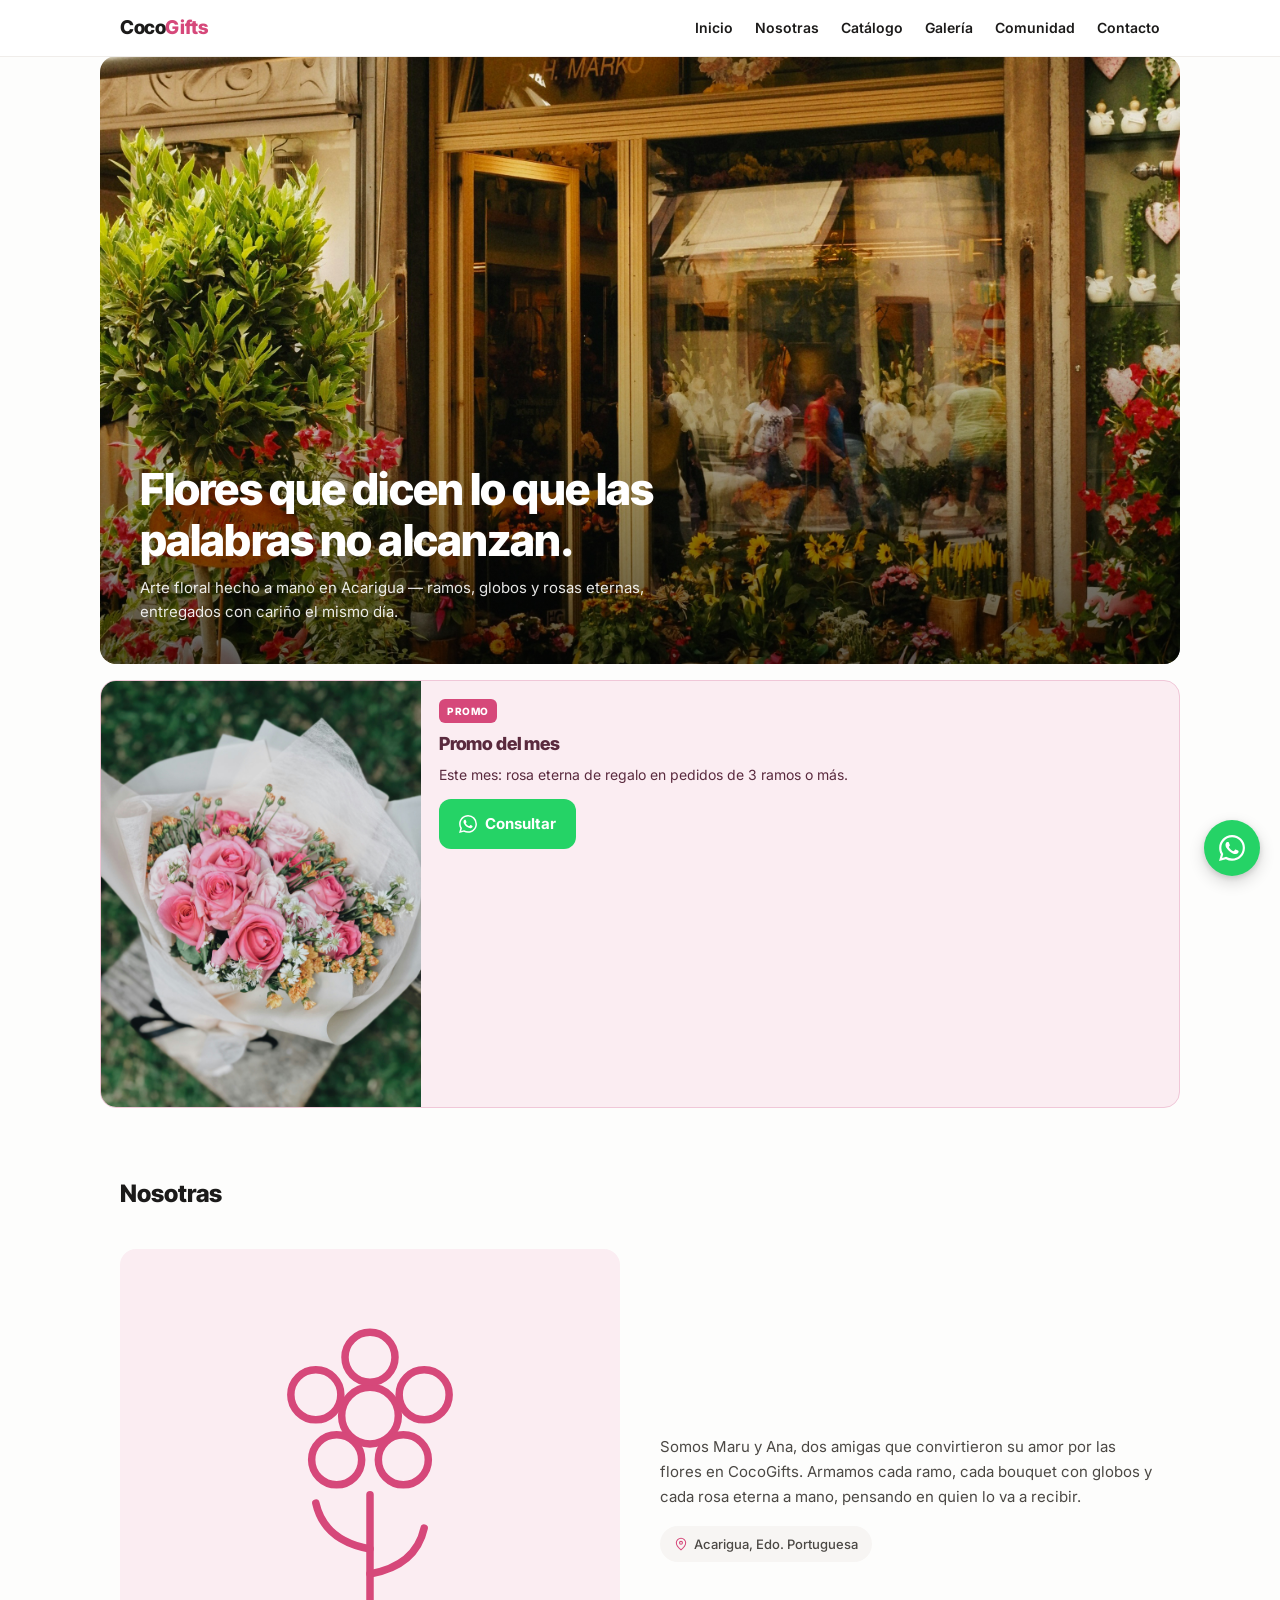
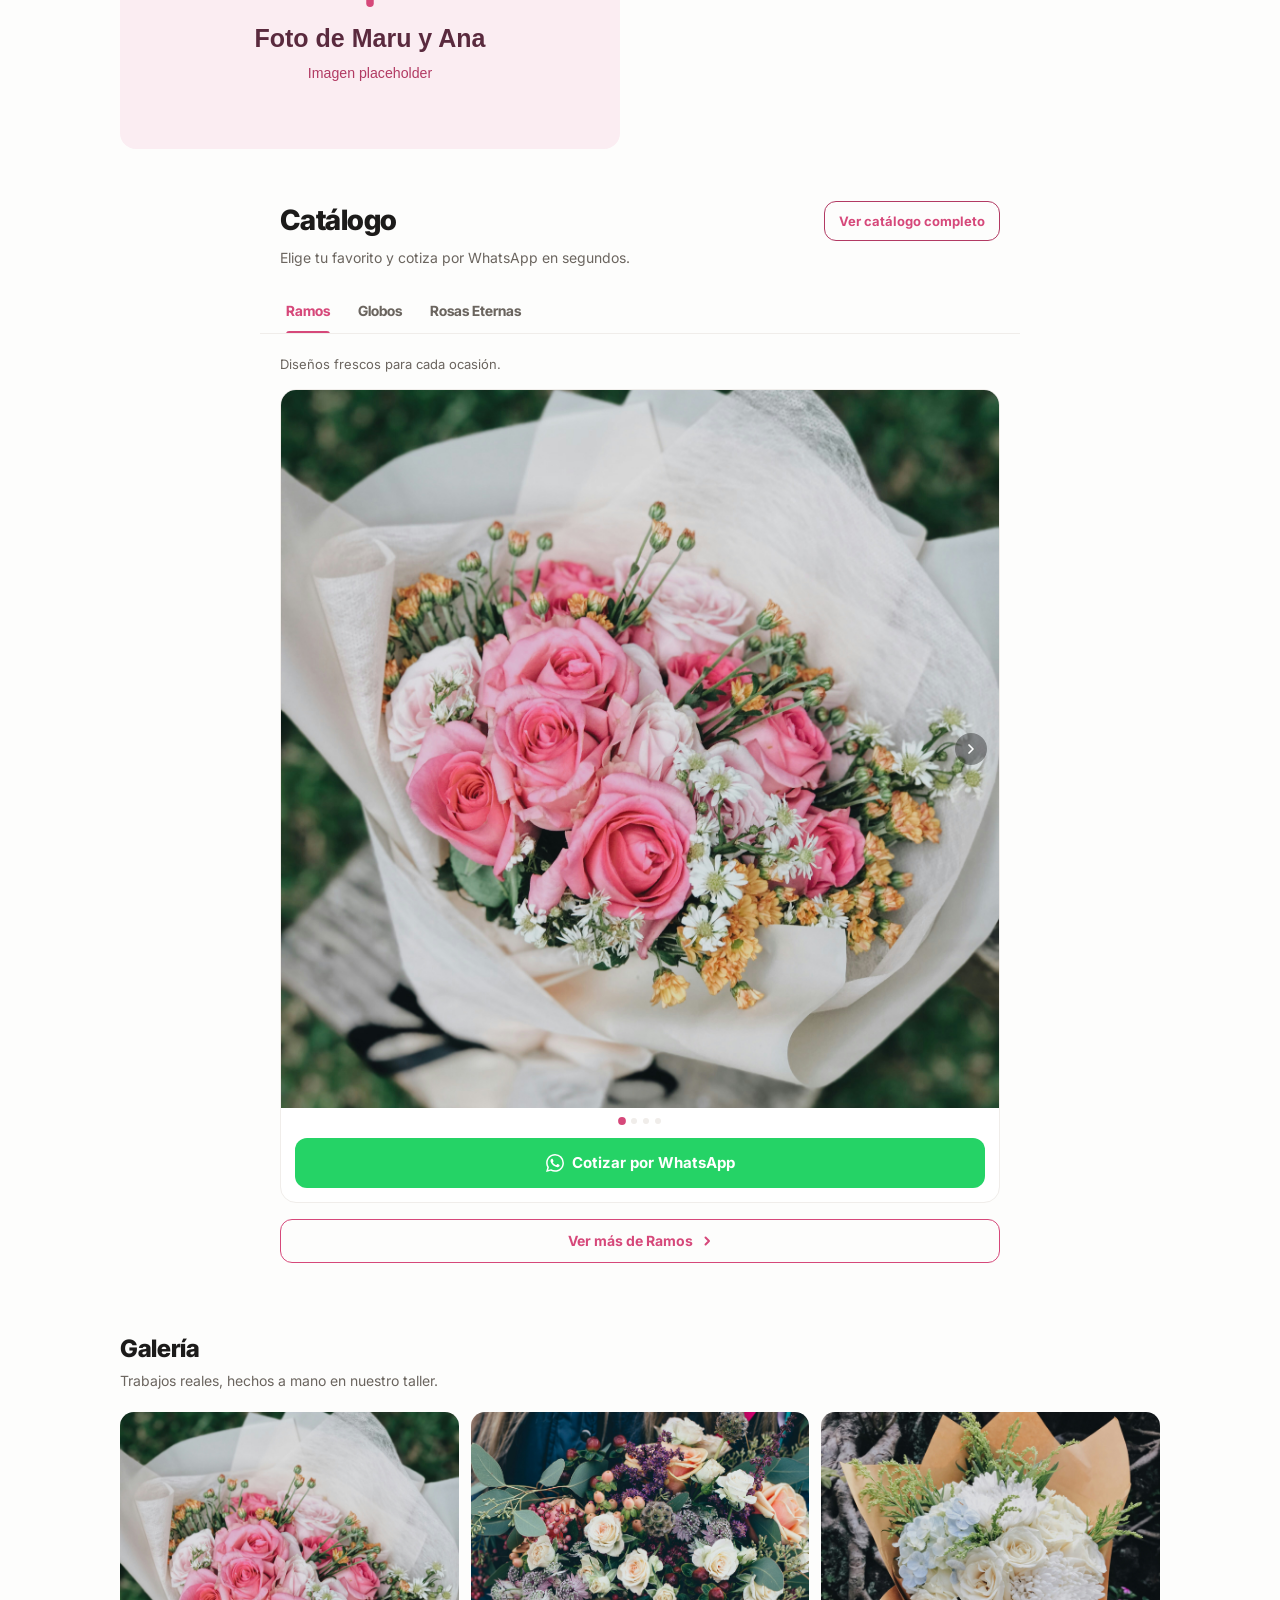
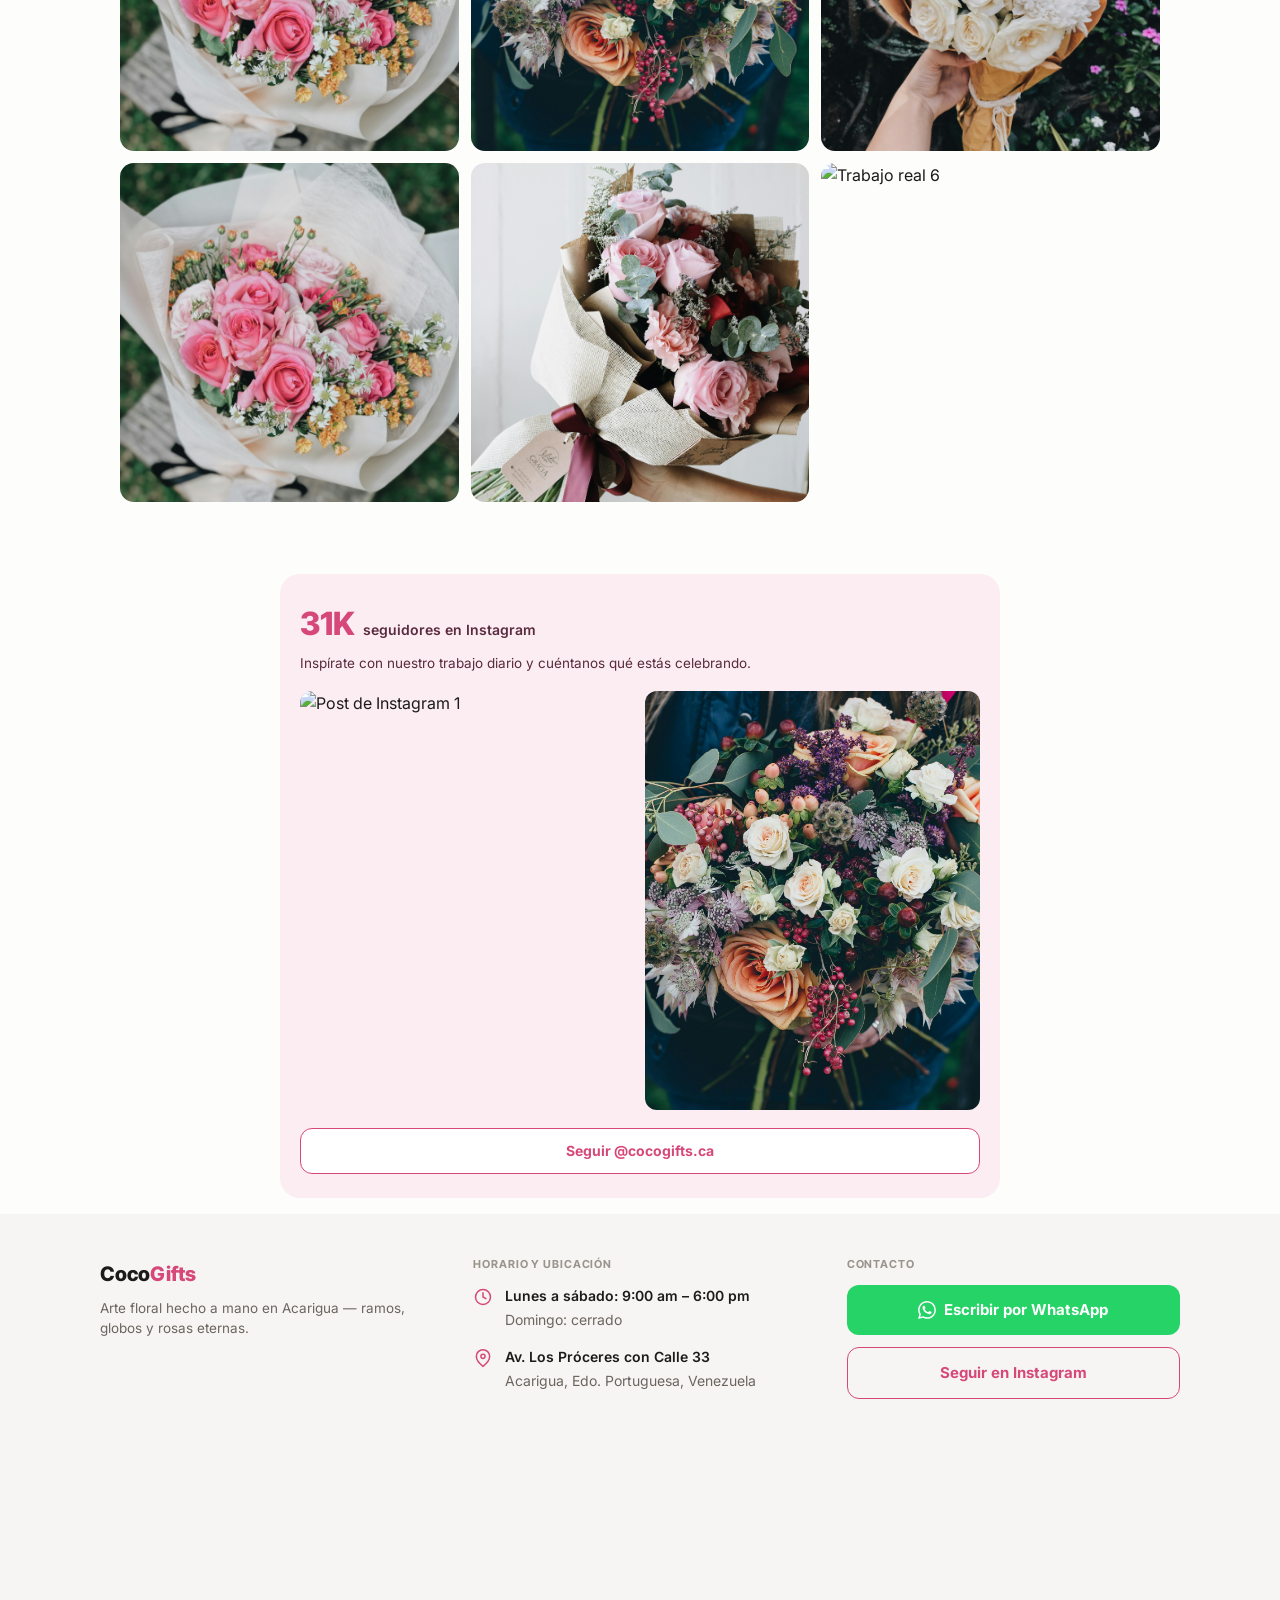
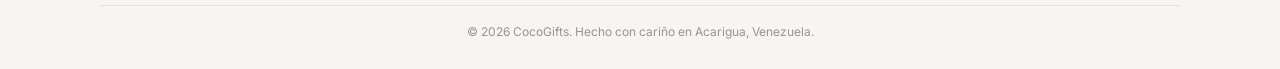
==== commit a08f051f: "feat: enhance horizontal photo feed with swipe arrow and dots for visibility tracking" ====
--- a/index.html
+++ b/index.html
@@ -9,8 +9,8 @@
 <link rel="preconnect" href="https://fonts.googleapis.com">
 <link rel="preconnect" href="https://fonts.gstatic.com" crossorigin>
 <!-- Hoja única (sin @import): un solo ?v=N que subir cuando el CSS no se refresque. -->
-<link rel="stylesheet" href="css/styles.css?v=7">
-<script src="js/main.js?v=4" defer></script>
+<link rel="stylesheet" href="css/styles.css?v=8">
+<script src="js/main.js?v=5" defer></script>
 </head>
 <body>
 
@@ -116,14 +116,18 @@
       <h3 class="catalogo-tabs__categoria-titulo">Ramos</h3>
       <p class="catalogo-tabs__categoria-descripcion">Diseños frescos para cada ocasión.</p>
       <article class="tarjeta-categoria">
-        <!-- Feed vertical: varias fotos de la categoría, se scrollea dentro de la tarjeta. -->
+        <!-- Feed horizontal: varias fotos de la categoría, se scrollea dentro de la tarjeta. -->
         <div class="tarjeta-categoria__feed" tabindex="0" role="group" aria-label="Fotos de Ramos">
           <img class="tarjeta-categoria__feed-img" src="assets/img/ramo1.jpg" alt="Ramo Primavera" width="600" height="600" loading="lazy">
           <img class="tarjeta-categoria__feed-img" src="assets/img/ramo2.jpg" alt="Ramo Clásico de Rosas" width="600" height="600" loading="lazy">
           <!-- PLACEHOLDER: relleno del feed hasta tener más fotos reales de Ramos. -->
           <img class="tarjeta-categoria__feed-img" src="assets/img/ramo3.jpg" alt="Más fotos de Ramos (placeholder)" width="600" height="600" loading="lazy">
           <img class="tarjeta-categoria__feed-img" src="assets/img/ramo4.jpg" alt="Más fotos de Ramos (placeholder)" width="600" height="600" loading="lazy">
-        </div>
+          <span class="tarjeta-categoria__feed-flecha" aria-hidden="true">
+            <svg width="16" height="16" viewBox="0 0 24 24" fill="none"><path d="M9 6l6 6-6 6" stroke="currentColor" stroke-width="2.5" stroke-linecap="round" stroke-linejoin="round"/></svg>
+          </span>
+        </div>
+        <div class="tarjeta-categoria__dots" aria-hidden="true"></div>
         <div class="tarjeta-categoria__cuerpo">
           <!-- TODO: precio real pendiente del cliente (example-design no trae precios). -->
           <a class="tarjeta-categoria__cotizar" href="https://wa.me/584120000000?text=Hola%20CocoGifts%2C%20quiero%20cotizar%20de%20la%20categor%C3%ADa%3A%20Ramos." target="_blank" rel="noopener">
@@ -143,14 +147,18 @@
       <h3 class="catalogo-tabs__categoria-titulo">Globos</h3>
       <p class="catalogo-tabs__categoria-descripcion">Bouquets con globos que sorprenden.</p>
       <article class="tarjeta-categoria">
-        <!-- Feed vertical: varias fotos de la categoría, se scrollea dentro de la tarjeta. -->
+        <!-- Feed horizontal: varias fotos de la categoría, se scrollea dentro de la tarjeta. -->
         <div class="tarjeta-categoria__feed" tabindex="0" role="group" aria-label="Fotos de Globos">
           <img class="tarjeta-categoria__feed-img" src="assets/img/ramo1.jpg" alt="Bouquet Globo &amp; Flores" width="600" height="600" loading="lazy">
           <img class="tarjeta-categoria__feed-img" src="assets/img/ramo2.jpg" alt="Combo Sorpresa" width="600" height="600" loading="lazy">
           <!-- PLACEHOLDER: relleno del feed hasta tener más fotos reales de Globos. -->
           <img class="tarjeta-categoria__feed-img" src="assets/img/ramo3.jpg" alt="Más fotos de Globos (placeholder)" width="600" height="600" loading="lazy">
           <img class="tarjeta-categoria__feed-img" src="assets/img/ramo4.jpg" alt="Más fotos de Globos (placeholder)" width="600" height="600" loading="lazy">
-        </div>
+          <span class="tarjeta-categoria__feed-flecha" aria-hidden="true">
+            <svg width="16" height="16" viewBox="0 0 24 24" fill="none"><path d="M9 6l6 6-6 6" stroke="currentColor" stroke-width="2.5" stroke-linecap="round" stroke-linejoin="round"/></svg>
+          </span>
+        </div>
+        <div class="tarjeta-categoria__dots" aria-hidden="true"></div>
         <div class="tarjeta-categoria__cuerpo">
           <!-- TODO: precio real pendiente del cliente. -->
           <a class="tarjeta-categoria__cotizar" href="https://wa.me/584120000000?text=Hola%20CocoGifts%2C%20quiero%20cotizar%20de%20la%20categor%C3%ADa%3A%20Globos." target="_blank" rel="noopener">
@@ -170,14 +178,18 @@
       <h3 class="catalogo-tabs__categoria-titulo">Rosas Eternas</h3>
       <p class="catalogo-tabs__categoria-descripcion">Duran hasta un año, siempre frescas.</p>
       <article class="tarjeta-categoria">
-        <!-- Feed vertical: varias fotos de la categoría, se scrollea dentro de la tarjeta. -->
+        <!-- Feed horizontal: varias fotos de la categoría, se scrollea dentro de la tarjeta. -->
         <div class="tarjeta-categoria__feed" tabindex="0" role="group" aria-label="Fotos de Rosas Eternas">
           <img class="tarjeta-categoria__feed-img" src="assets/img/ramo1.jpg" alt="Caja Mini Rosa Eterna" width="600" height="600" loading="lazy">
           <img class="tarjeta-categoria__feed-img" src="assets/img/ramo2.jpg" alt="Caja Premium" width="600" height="600" loading="lazy">
           <!-- PLACEHOLDER: relleno del feed hasta tener más fotos reales de Rosas Eternas. -->
           <img class="tarjeta-categoria__feed-img" src="assets/img/ramo5.jpg" alt="Más fotos de Rosas Eternas (placeholder)" width="600" height="600" loading="lazy">
           <img class="tarjeta-categoria__feed-img" src="assets/img/ramo6.jpg" alt="Más fotos de Rosas Eternas (placeholder)" width="600" height="600" loading="lazy">
-        </div>
+          <span class="tarjeta-categoria__feed-flecha" aria-hidden="true">
+            <svg width="16" height="16" viewBox="0 0 24 24" fill="none"><path d="M9 6l6 6-6 6" stroke="currentColor" stroke-width="2.5" stroke-linecap="round" stroke-linejoin="round"/></svg>
+          </span>
+        </div>
+        <div class="tarjeta-categoria__dots" aria-hidden="true"></div>
         <div class="tarjeta-categoria__cuerpo">
           <!-- TODO: precio real pendiente del cliente. -->
           <a class="tarjeta-categoria__cotizar" href="https://wa.me/584120000000?text=Hola%20CocoGifts%2C%20quiero%20cotizar%20de%20la%20categor%C3%ADa%3A%20Rosas%20Eternas." target="_blank" rel="noopener">
@@ -251,13 +263,13 @@
       </div>
       <!-- TODO: sustituir por mapa real (imagen estática o embed) cuando el cliente lo defina. -->
       <div class="footer__mapa">
-      <iframe
-        src="https://www.google.com/maps/embed?pb=!1m18!1m12!1m3!1d3980!2d-99.1332!3d19.4326!2m3!1f0!2f0!3f0!3m2!1i1024!2i768!4f13.1!3m3!1m2!1s0x0%3A0x0!2zMTnCsDI1JzU3LjQiTiA5OcKwMDcnNTkuNSJX!5e0!3m2!1ses!2smx!4v1700000000000"
-        title="Mapa de ubicación de La Esquina 24H"
-        loading="lazy"
-        referrerpolicy="no-referrer-when-downgrade"
-        allowfullscreen></iframe>
-      </div>    </div>
+        <iframe src="https://www.google.com/maps/embed?pb=!1m18!1m12!1m3!1d3934.3581021048144!2d-69.21721922424832!3d9.564366680377592!2m3!1f0!2f0!3f0!3m2!1i1024!2i768!4f13.1!3m3!1m2!1s0x8e7dc1c6ccf69421%3A0x4cb394b4f704f28f!2sCocogifts!5e0!3m2!1ses!2sbr!4v1784639754582!5m2!1ses!2sbr" 
+        title="Mapa de ubicación de CocoGifts"
+        allowfullscreen 
+        loading="lazy" 
+        referrerpolicy="no-referrer-when-downgrade"></iframe>
+      </div>    
+    </div>
     <div class="footer__grupo">
       <h2 class="footer__grupo-titulo">Contacto</h2>
       <div class="footer__cta">
--- a/css/styles.css
+++ b/css/styles.css
@@ -821,6 +821,7 @@
    ancho de la tarjeta (imagen protagonista); en desktop se ven varias a la vez
    (ver @media más abajo). Scrollbar oculta, mismo patrón que los carruseles. */
 .tarjeta-categoria__feed {
+  position: relative; /* contenedor de referencia para la flecha overlay */
   display: flex;
   flex-wrap: nowrap;
   overflow-x: auto;
@@ -846,6 +847,58 @@
   aspect-ratio: 1 / 1;
   object-fit: cover;
   scroll-snap-align: start;
+  /* Evita que un swipe rápido salte de largo dos fotos: fuerza a que el
+     snap se detenga en cada imagen, no solo en la más cercana al soltar. */
+  scroll-snap-stop: always;
+}
+
+/* Flecha "desliza para ver más": overlay fijo sobre el feed (no hijo en flujo,
+   por eso no se mueve con el scroll horizontal del contenido). js/main.js le
+   agrega el modificador --interactuado, scoped a este feed, en su primer
+   scroll; el fade-out lo hace este CSS. */
+.tarjeta-categoria__feed-flecha {
+  position: absolute;
+  top: 50%;
+  right: 12px;
+  transform: translateY(-50%);
+  z-index: 1;
+  display: flex;
+  align-items: center;
+  justify-content: center;
+  width: 32px;
+  height: 32px;
+  border-radius: 50%;
+  background: rgba(0, 0, 0, 0.35);
+  color: #FFFFFF;
+  pointer-events: none; /* no debe interceptar el gesto de swipe */
+  opacity: 1;
+  transition: opacity 0.3s ease;
+}
+
+.tarjeta-categoria__feed--interactuado .tarjeta-categoria__feed-flecha {
+  opacity: 0;
+}
+
+/* Dots: uno por foto del feed, generados en js/main.js a partir de las
+   imágenes reales (evita desincronizar un conteo fijo en el HTML). */
+.tarjeta-categoria__dots {
+  display: flex;
+  justify-content: center;
+  gap: 6px;
+  padding: 10px 0 0;
+}
+
+.tarjeta-categoria__dot {
+  width: 6px;
+  height: 6px;
+  border-radius: 50%;
+  background: var(--color-borde);
+  transition: background-color 0.2s ease, transform 0.2s ease;
+}
+
+.tarjeta-categoria__dot--activo {
+  background: var(--color-acento);
+  transform: scale(1.3);
 }
 
 .tarjeta-categoria__cuerpo {
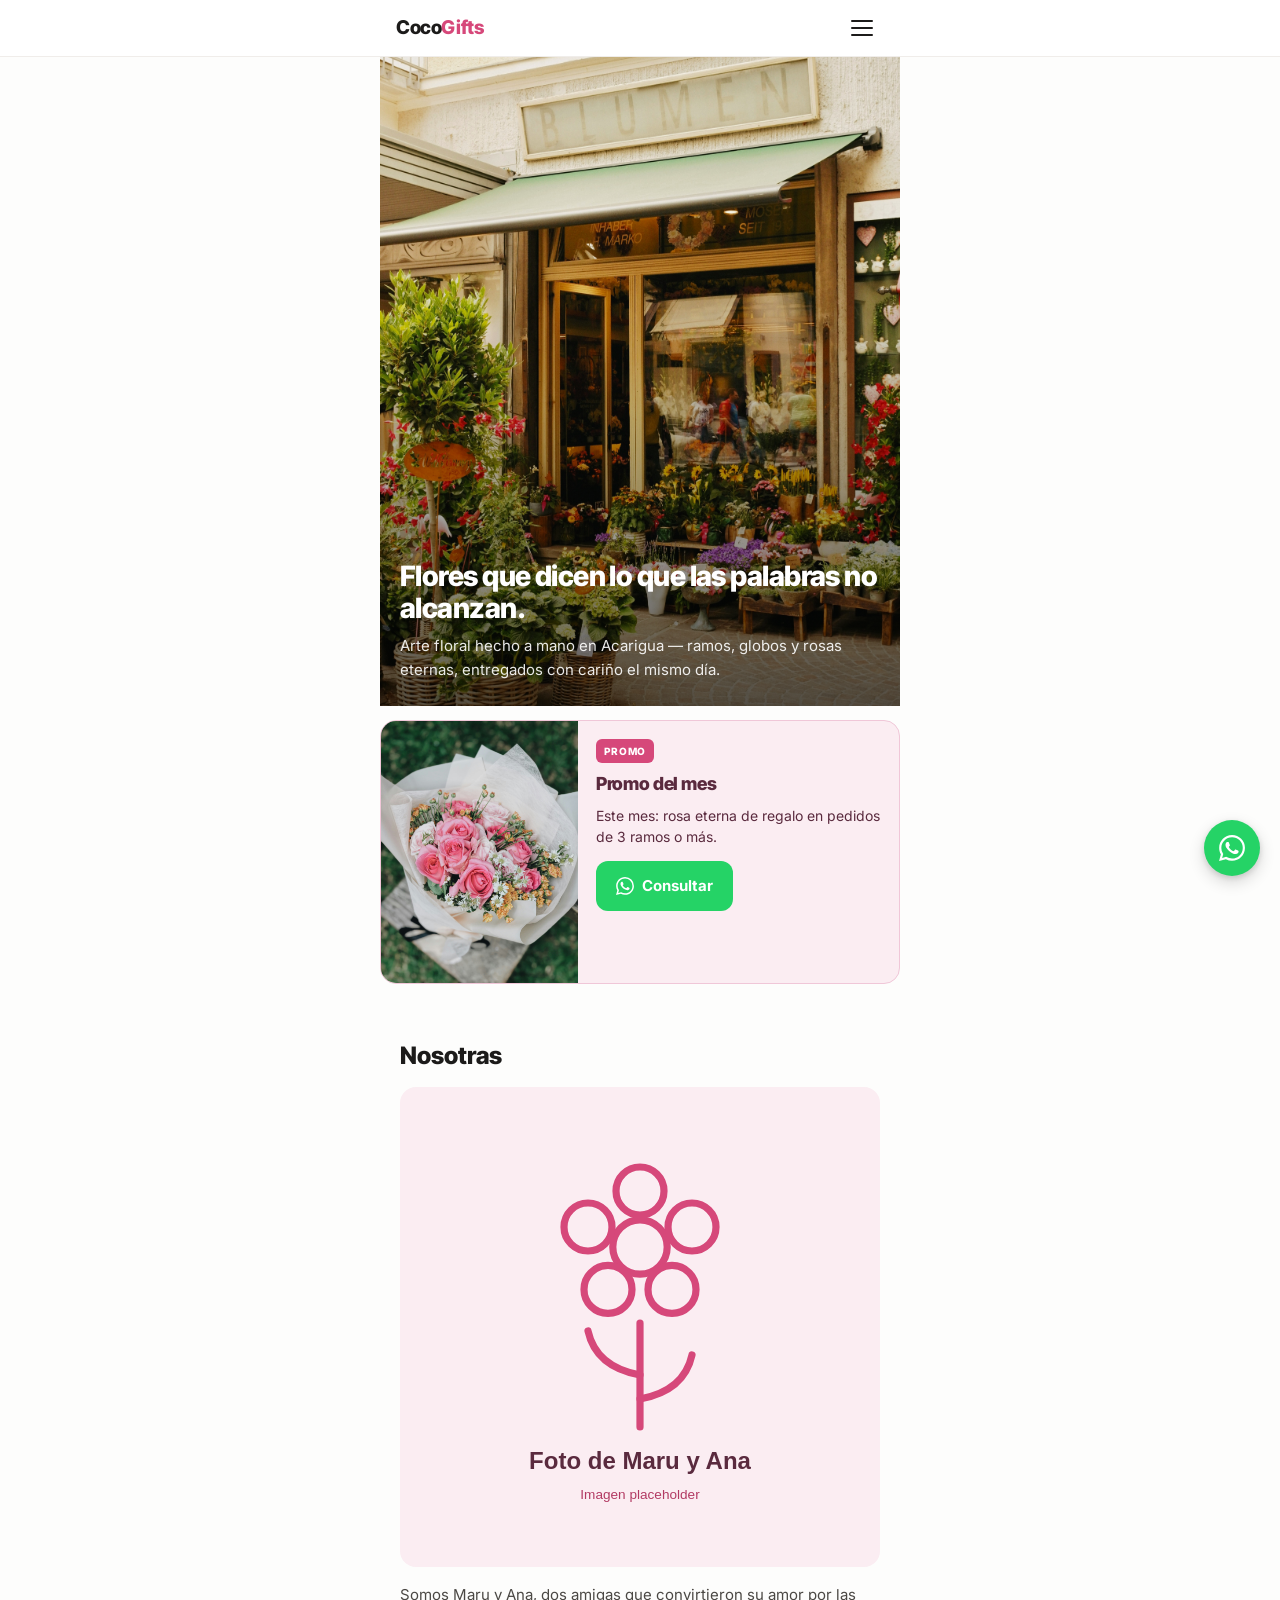
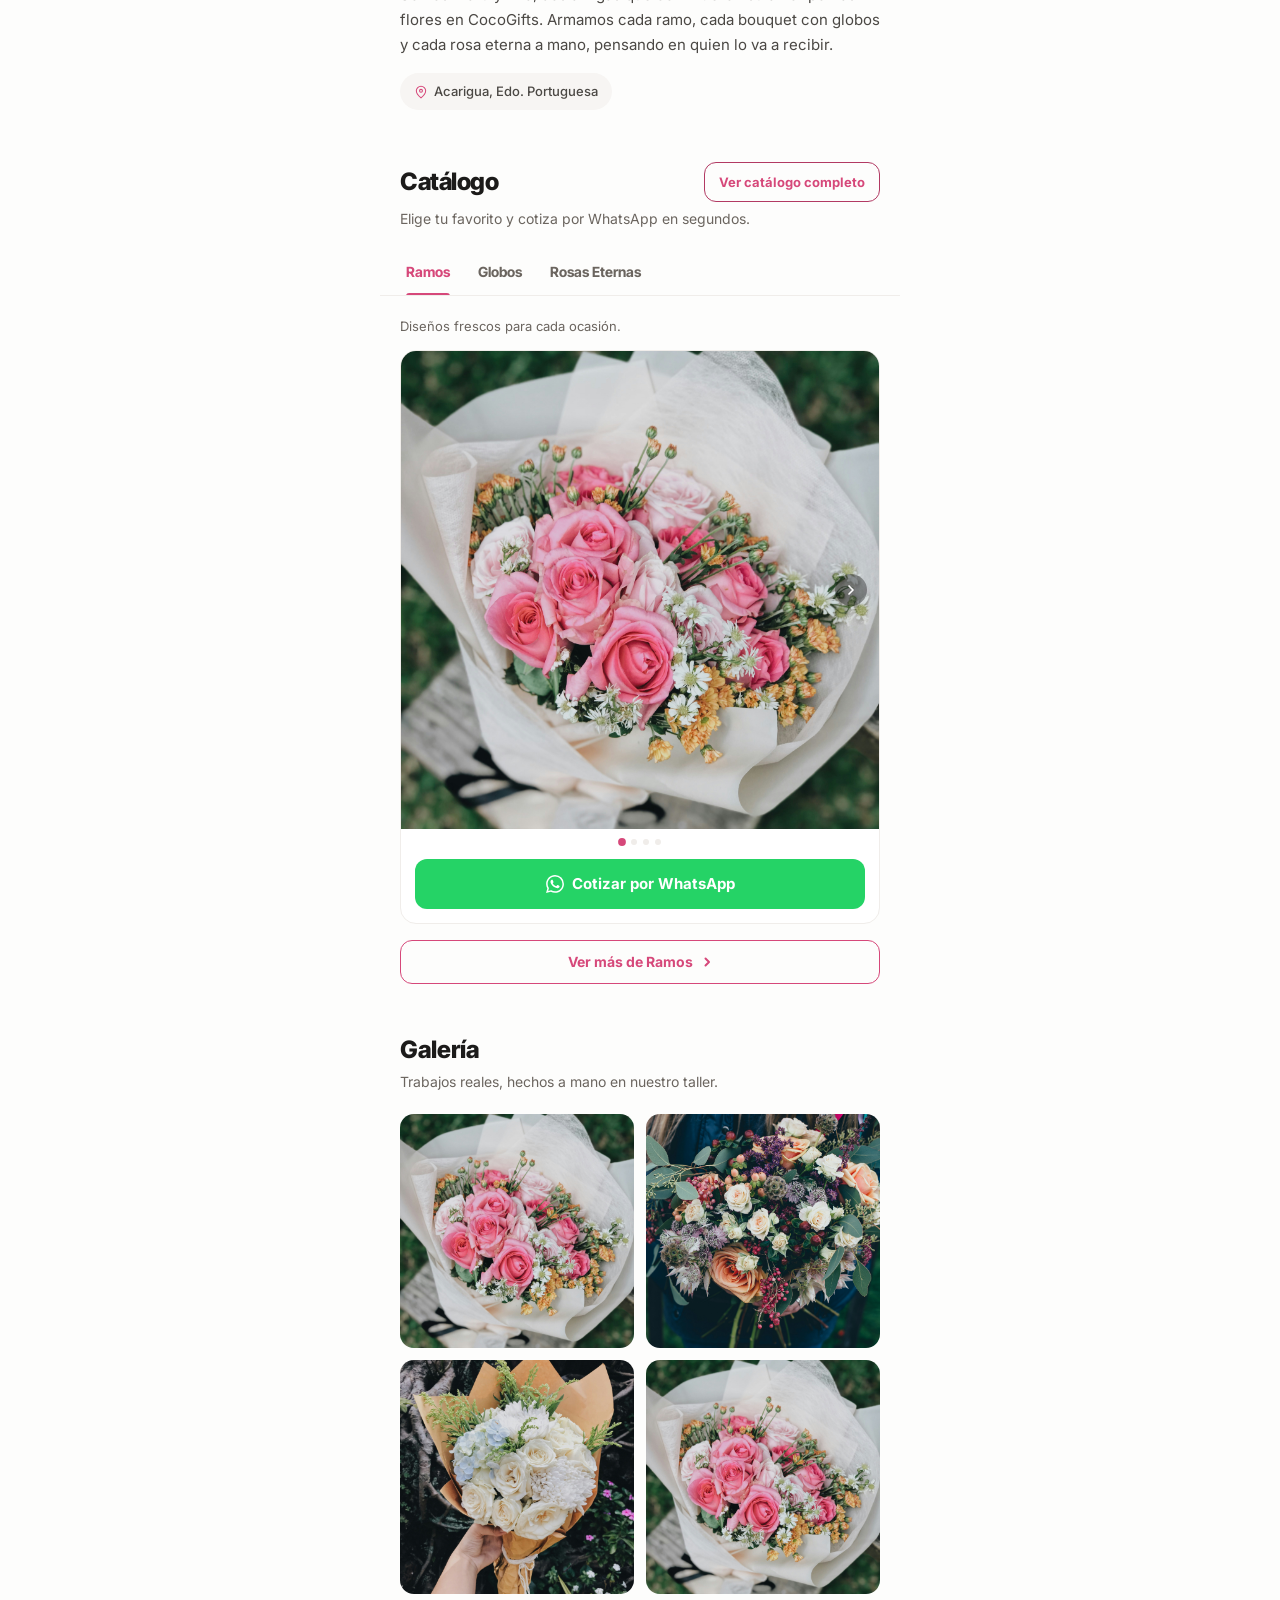
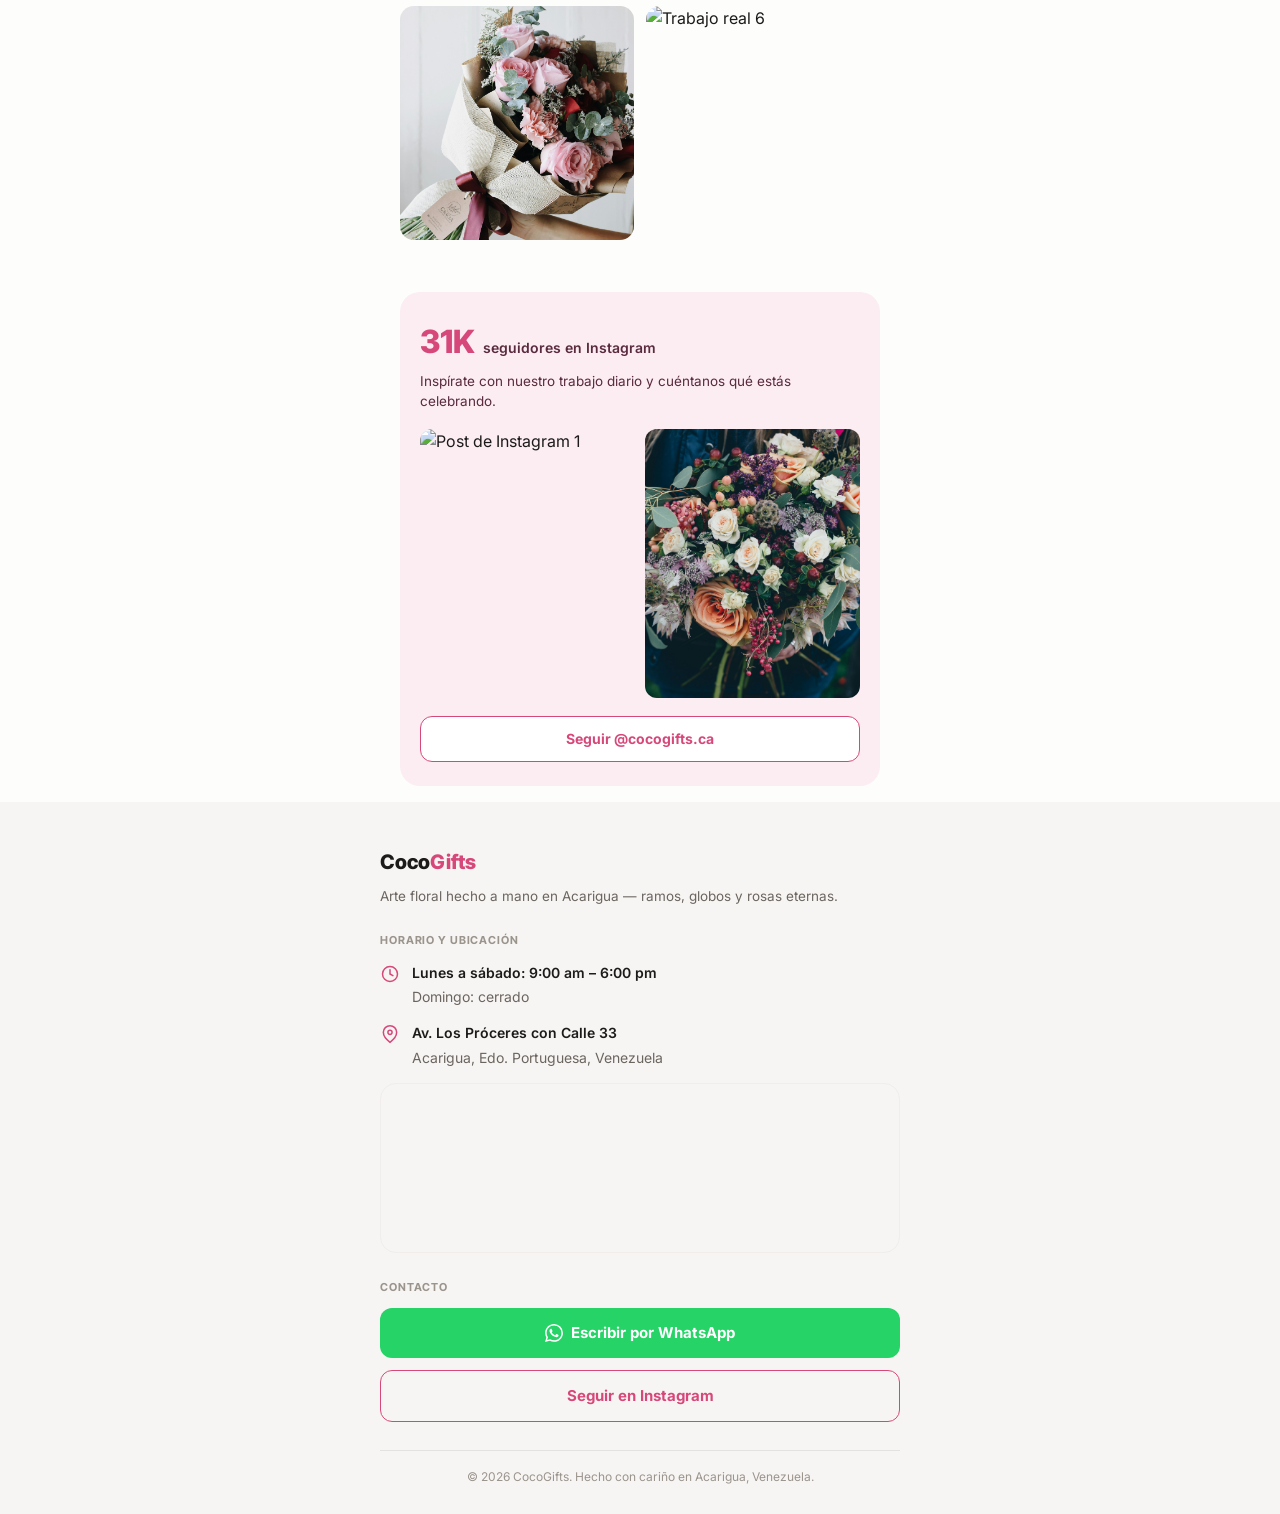
==== commit 19566f50: "Refactor HTML and JavaScript for improved clarity and functionality - Updated comments in index.html" ====
--- a/index.html
+++ b/index.html
@@ -5,28 +5,20 @@
 <meta name="viewport" content="width=device-width, initial-scale=1">
 <title>CocoGifts — Arte floral en Acarigua</title>
 <meta name="description" content="Arte floral hecho a mano en Acarigua — ramos, bouquets con globos y rosas eternas. Cotiza por WhatsApp.">
-<!-- Preconnect a Google Fonts: el @import de las fuentes vive al inicio de css/styles.css. -->
+<!-- Preconnect a Google Fonts: las fuentes se importan al inicio de css/styles.css. -->
 <link rel="preconnect" href="https://fonts.googleapis.com">
 <link rel="preconnect" href="https://fonts.gstatic.com" crossorigin>
-<!-- Hoja única (sin @import): un solo ?v=N que subir cuando el CSS no se refresque. -->
+<!-- El parámetro ?v=N invalida la caché al actualizar la hoja de estilos. -->
 <link rel="stylesheet" href="css/styles.css?v=8">
 <script src="js/main.js?v=5" defer></script>
 </head>
 <body>
 
-<!-- Nav compartida con catalogo.html: si se edita aquí, replicar allí (no hay includes en HTML estático). -->
+<!-- Nav duplicada en index.html y catalogo.html: replicar cualquier cambio en ambas. -->
 <header class="nav">
   <div class="nav__barra">
     <a class="nav__logo" href="#hero">Coco<span class="nav__logo-acento">Gifts</span></a>
-    <nav class="nav__enlaces" aria-label="Secciones del sitio">
-      <a class="nav__enlace" href="#hero">Inicio</a>
-      <a class="nav__enlace" href="#nosotras">Nosotras</a>
-      <a class="nav__enlace" href="#catalogo">Catálogo</a>
-      <a class="nav__enlace" href="#galeria">Galería</a>
-      <a class="nav__enlace" href="#comunidad">Comunidad</a>
-      <a class="nav__enlace" href="#contacto">Contacto</a>
-    </nav>
-    <!-- Enlace (no button): el menú abre/cierra por :target, sin JS (ver _nav.css). -->
+    <!-- Abre el menú móvil vía :target (#menu-movil), sin JS. -->
     <a class="nav__hamburguesa" href="#menu-movil" aria-label="Abrir menú">
       <svg width="22" height="16" viewBox="0 0 22 16" fill="currentColor" aria-hidden="true"><rect y="0" width="22" height="2" rx="1"/><rect y="7" width="22" height="2" rx="1"/><rect y="14" width="22" height="2" rx="1"/></svg>
     </a>
@@ -34,7 +26,7 @@
   <div class="nav__menu" id="menu-movil">
     <div class="nav__menu-barra">
       <span class="nav__logo">Coco<span class="nav__logo-acento">Gifts</span></span>
-      <!-- #cerrar-menu no existe: limpia el :target (cierra el menú) sin hacer scroll. -->
+      <!-- #cerrar-menu no existe: limpia el :target y cierra el menú sin scroll. -->
       <a class="nav__cerrar" href="#cerrar-menu" aria-label="Cerrar menú">
         <svg width="18" height="18" viewBox="0 0 18 18" fill="none" aria-hidden="true"><line x1="1" y1="1" x2="17" y2="17" stroke="currentColor" stroke-width="2" stroke-linecap="round"/><line x1="17" y1="1" x2="1" y2="17" stroke="currentColor" stroke-width="2" stroke-linecap="round"/></svg>
       </a>
@@ -49,14 +41,14 @@
     </nav>
     <div class="nav__menu-acciones">
       <a class="nav__menu-whatsapp" href="https://wa.me/584120000000?text=Hola%20CocoGifts%2C%20quiero%20pedir%20un%20ramo." target="_blank" rel="noopener">WhatsApp</a>
-      <a class="nav__menu-instagram" href="https://instagram.com/cocogifts.ca" target="_blank" rel="noopener">Instagram</a>
+      <a class="nav__menu-instagram" href="https://www.instagram.com/cocogifts.ca/" target="_blank" rel="noopener">Instagram</a>
     </div>
   </div>
 </header>
 
 <main>
 
-<!-- Hero inmersivo: imagen a sangre con el texto superpuesto abajo (sin CTA). -->
+<!-- Hero: imagen a sangre con el título y el subtítulo superpuestos abajo. -->
 <section id="hero" class="hero">
   <img class="hero__imagen" src="assets/img/cocogifts_hero.jpg" alt="Foto destacada: ramo o bouquet de CocoGifts" width="600" height="750">
   <div class="hero__contenido">
@@ -65,10 +57,10 @@
   </div>
 </section>
 
-<!-- Tarjeta de promoción: quitar este bloque cuando no haya promo activa (equivale al showPromo del diseño).
-     TODO: reemplazar el título, la descripción y el [PROMOCIÓN] del enlace por la promo vigente. -->
+<!-- Tarjeta de promoción: eliminar este bloque cuando no haya promo activa.
+     TODO: definir el título, la descripción, la imagen y el [PROMOCIÓN] del enlace. -->
 <aside class="promo">
-  <!-- TODO: reemplazar por la imagen real de la promo vigente. -->
+  <!-- TODO: imagen real de la promo vigente. -->
   <img class="promo__media" src="assets/img/ramo1.jpg" alt="Promoción del mes" width="600" height="600" loading="lazy">
   <div class="promo__contenido">
     <span class="promo__badge">PROMO</span>
@@ -103,9 +95,8 @@
   </header>
 
   <div class="catalogo-tabs">
-    <!-- Sin JS: fila de enlaces-ancla hacia los paneles apilados de abajo.
-         js/main.js convierte esto en tablist ARIA (role, aria-selected,
-         roving tabindex) y deja visible solo el panel activo. -->
+    <!-- Sin JS: enlaces-ancla hacia los paneles apilados. Con js/main.js: tablist
+         ARIA con un solo panel visible. -->
     <div class="catalogo-tabs__lista" aria-label="Categorías del catálogo">
       <a class="catalogo-tabs__tab" href="#catalogo-panel-ramos">Ramos</a>
       <a class="catalogo-tabs__tab" href="#catalogo-panel-globos">Globos</a>
@@ -116,11 +107,11 @@
       <h3 class="catalogo-tabs__categoria-titulo">Ramos</h3>
       <p class="catalogo-tabs__categoria-descripcion">Diseños frescos para cada ocasión.</p>
       <article class="tarjeta-categoria">
-        <!-- Feed horizontal: varias fotos de la categoría, se scrollea dentro de la tarjeta. -->
+        <!-- Feed horizontal de fotos de la categoría (scroll dentro de la tarjeta). -->
         <div class="tarjeta-categoria__feed" tabindex="0" role="group" aria-label="Fotos de Ramos">
           <img class="tarjeta-categoria__feed-img" src="assets/img/ramo1.jpg" alt="Ramo Primavera" width="600" height="600" loading="lazy">
           <img class="tarjeta-categoria__feed-img" src="assets/img/ramo2.jpg" alt="Ramo Clásico de Rosas" width="600" height="600" loading="lazy">
-          <!-- PLACEHOLDER: relleno del feed hasta tener más fotos reales de Ramos. -->
+          <!-- Placeholder: pendiente de fotos reales de Ramos. -->
           <img class="tarjeta-categoria__feed-img" src="assets/img/ramo3.jpg" alt="Más fotos de Ramos (placeholder)" width="600" height="600" loading="lazy">
           <img class="tarjeta-categoria__feed-img" src="assets/img/ramo4.jpg" alt="Más fotos de Ramos (placeholder)" width="600" height="600" loading="lazy">
           <span class="tarjeta-categoria__feed-flecha" aria-hidden="true">
@@ -129,14 +120,14 @@
         </div>
         <div class="tarjeta-categoria__dots" aria-hidden="true"></div>
         <div class="tarjeta-categoria__cuerpo">
-          <!-- TODO: precio real pendiente del cliente (example-design no trae precios). -->
+          <!-- TODO: precio pendiente del cliente. -->
           <a class="tarjeta-categoria__cotizar" href="https://wa.me/584120000000?text=Hola%20CocoGifts%2C%20quiero%20cotizar%20de%20la%20categor%C3%ADa%3A%20Ramos." target="_blank" rel="noopener">
             <svg width="18" height="18" viewBox="0 0 24 24" fill="none" aria-hidden="true"><path d="M17.472 14.382c-.297-.149-1.758-.867-2.03-.967-.273-.099-.471-.148-.67.15-.197.297-.767.966-.94 1.164-.173.199-.347.223-.644.075-.297-.149-1.255-.463-2.39-1.475-.883-.788-1.48-1.761-1.653-2.059-.173-.297-.018-.458.13-.606.134-.133.298-.347.446-.52.149-.174.198-.298.298-.497.099-.198.05-.371-.025-.52-.075-.149-.669-1.612-.916-2.207-.242-.579-.487-.5-.669-.51l-.57-.01c-.198 0-.52.074-.792.372-.272.297-1.04 1.016-1.04 2.479 0 1.462 1.065 2.875 1.213 3.074.149.198 2.096 3.2 5.077 4.487.71.306 1.263.489 1.694.625.712.227 1.36.195 1.872.118.571-.085 1.758-.719 2.006-1.413.248-.694.248-1.29.173-1.414-.074-.124-.272-.198-.57-.347m-5.421 7.403h-.004a9.87 9.87 0 01-5.031-1.378l-.361-.214-3.741.982.998-3.648-.235-.374a9.86 9.86 0 01-1.51-5.26c.001-5.45 4.436-9.884 9.888-9.884 2.64 0 5.122 1.03 6.988 2.898a9.825 9.825 0 012.893 6.994c-.003 5.45-4.437 9.884-9.885 9.884m8.413-18.297A11.815 11.815 0 0012.05 0C5.495 0 .16 5.335.157 11.892c0 2.096.547 4.142 1.588 5.945L.057 24l6.305-1.654a11.882 11.882 0 005.683 1.448h.005c6.554 0 11.89-5.335 11.893-11.893a11.821 11.821 0 00-3.48-8.413z" fill="currentColor"/></svg>
             Cotizar por WhatsApp
           </a>
         </div>
       </article>
-      <!-- "Ver más": enlace directo a la categoría en el catálogo completo (catalogo.html lee el hash). -->
+      <!-- Enlace a la categoría en el catálogo completo (catalogo.html lee el hash). -->
       <a class="catalogo-tabs__ver-mas" href="catalogo.html#ramos">
         Ver más de Ramos
         <svg width="12" height="12" viewBox="0 0 12 12" fill="none" aria-hidden="true"><path d="M4.5 2.5L8 6l-3.5 3.5" stroke="currentColor" stroke-width="2" stroke-linecap="round" stroke-linejoin="round"/></svg>
@@ -147,11 +138,11 @@
       <h3 class="catalogo-tabs__categoria-titulo">Globos</h3>
       <p class="catalogo-tabs__categoria-descripcion">Bouquets con globos que sorprenden.</p>
       <article class="tarjeta-categoria">
-        <!-- Feed horizontal: varias fotos de la categoría, se scrollea dentro de la tarjeta. -->
+        <!-- Feed horizontal de fotos de la categoría (scroll dentro de la tarjeta). -->
         <div class="tarjeta-categoria__feed" tabindex="0" role="group" aria-label="Fotos de Globos">
           <img class="tarjeta-categoria__feed-img" src="assets/img/ramo1.jpg" alt="Bouquet Globo &amp; Flores" width="600" height="600" loading="lazy">
           <img class="tarjeta-categoria__feed-img" src="assets/img/ramo2.jpg" alt="Combo Sorpresa" width="600" height="600" loading="lazy">
-          <!-- PLACEHOLDER: relleno del feed hasta tener más fotos reales de Globos. -->
+          <!-- Placeholder: pendiente de fotos reales de Globos. -->
           <img class="tarjeta-categoria__feed-img" src="assets/img/ramo3.jpg" alt="Más fotos de Globos (placeholder)" width="600" height="600" loading="lazy">
           <img class="tarjeta-categoria__feed-img" src="assets/img/ramo4.jpg" alt="Más fotos de Globos (placeholder)" width="600" height="600" loading="lazy">
           <span class="tarjeta-categoria__feed-flecha" aria-hidden="true">
@@ -160,14 +151,14 @@
         </div>
         <div class="tarjeta-categoria__dots" aria-hidden="true"></div>
         <div class="tarjeta-categoria__cuerpo">
-          <!-- TODO: precio real pendiente del cliente. -->
+          <!-- TODO: precio pendiente del cliente. -->
           <a class="tarjeta-categoria__cotizar" href="https://wa.me/584120000000?text=Hola%20CocoGifts%2C%20quiero%20cotizar%20de%20la%20categor%C3%ADa%3A%20Globos." target="_blank" rel="noopener">
             <svg width="18" height="18" viewBox="0 0 24 24" fill="none" aria-hidden="true"><path d="M17.472 14.382c-.297-.149-1.758-.867-2.03-.967-.273-.099-.471-.148-.67.15-.197.297-.767.966-.94 1.164-.173.199-.347.223-.644.075-.297-.149-1.255-.463-2.39-1.475-.883-.788-1.48-1.761-1.653-2.059-.173-.297-.018-.458.13-.606.134-.133.298-.347.446-.52.149-.174.198-.298.298-.497.099-.198.05-.371-.025-.52-.075-.149-.669-1.612-.916-2.207-.242-.579-.487-.5-.669-.51l-.57-.01c-.198 0-.52.074-.792.372-.272.297-1.04 1.016-1.04 2.479 0 1.462 1.065 2.875 1.213 3.074.149.198 2.096 3.2 5.077 4.487.71.306 1.263.489 1.694.625.712.227 1.36.195 1.872.118.571-.085 1.758-.719 2.006-1.413.248-.694.248-1.29.173-1.414-.074-.124-.272-.198-.57-.347m-5.421 7.403h-.004a9.87 9.87 0 01-5.031-1.378l-.361-.214-3.741.982.998-3.648-.235-.374a9.86 9.86 0 01-1.51-5.26c.001-5.45 4.436-9.884 9.888-9.884 2.64 0 5.122 1.03 6.988 2.898a9.825 9.825 0 012.893 6.994c-.003 5.45-4.437 9.884-9.885 9.884m8.413-18.297A11.815 11.815 0 0012.05 0C5.495 0 .16 5.335.157 11.892c0 2.096.547 4.142 1.588 5.945L.057 24l6.305-1.654a11.882 11.882 0 005.683 1.448h.005c6.554 0 11.89-5.335 11.893-11.893a11.821 11.821 0 00-3.48-8.413z" fill="currentColor"/></svg>
             Cotizar por WhatsApp
           </a>
         </div>
       </article>
-      <!-- "Ver más": enlace directo a la categoría en el catálogo completo (catalogo.html lee el hash). -->
+      <!-- Enlace a la categoría en el catálogo completo (catalogo.html lee el hash). -->
       <a class="catalogo-tabs__ver-mas" href="catalogo.html#globos">
         Ver más de Globos
         <svg width="12" height="12" viewBox="0 0 12 12" fill="none" aria-hidden="true"><path d="M4.5 2.5L8 6l-3.5 3.5" stroke="currentColor" stroke-width="2" stroke-linecap="round" stroke-linejoin="round"/></svg>
@@ -178,11 +169,11 @@
       <h3 class="catalogo-tabs__categoria-titulo">Rosas Eternas</h3>
       <p class="catalogo-tabs__categoria-descripcion">Duran hasta un año, siempre frescas.</p>
       <article class="tarjeta-categoria">
-        <!-- Feed horizontal: varias fotos de la categoría, se scrollea dentro de la tarjeta. -->
+        <!-- Feed horizontal de fotos de la categoría (scroll dentro de la tarjeta). -->
         <div class="tarjeta-categoria__feed" tabindex="0" role="group" aria-label="Fotos de Rosas Eternas">
           <img class="tarjeta-categoria__feed-img" src="assets/img/ramo1.jpg" alt="Caja Mini Rosa Eterna" width="600" height="600" loading="lazy">
           <img class="tarjeta-categoria__feed-img" src="assets/img/ramo2.jpg" alt="Caja Premium" width="600" height="600" loading="lazy">
-          <!-- PLACEHOLDER: relleno del feed hasta tener más fotos reales de Rosas Eternas. -->
+          <!-- Placeholder: pendiente de fotos reales de Rosas Eternas. -->
           <img class="tarjeta-categoria__feed-img" src="assets/img/ramo5.jpg" alt="Más fotos de Rosas Eternas (placeholder)" width="600" height="600" loading="lazy">
           <img class="tarjeta-categoria__feed-img" src="assets/img/ramo6.jpg" alt="Más fotos de Rosas Eternas (placeholder)" width="600" height="600" loading="lazy">
           <span class="tarjeta-categoria__feed-flecha" aria-hidden="true">
@@ -191,14 +182,14 @@
         </div>
         <div class="tarjeta-categoria__dots" aria-hidden="true"></div>
         <div class="tarjeta-categoria__cuerpo">
-          <!-- TODO: precio real pendiente del cliente. -->
+          <!-- TODO: precio pendiente del cliente. -->
           <a class="tarjeta-categoria__cotizar" href="https://wa.me/584120000000?text=Hola%20CocoGifts%2C%20quiero%20cotizar%20de%20la%20categor%C3%ADa%3A%20Rosas%20Eternas." target="_blank" rel="noopener">
             <svg width="18" height="18" viewBox="0 0 24 24" fill="none" aria-hidden="true"><path d="M17.472 14.382c-.297-.149-1.758-.867-2.03-.967-.273-.099-.471-.148-.67.15-.197.297-.767.966-.94 1.164-.173.199-.347.223-.644.075-.297-.149-1.255-.463-2.39-1.475-.883-.788-1.48-1.761-1.653-2.059-.173-.297-.018-.458.13-.606.134-.133.298-.347.446-.52.149-.174.198-.298.298-.497.099-.198.05-.371-.025-.52-.075-.149-.669-1.612-.916-2.207-.242-.579-.487-.5-.669-.51l-.57-.01c-.198 0-.52.074-.792.372-.272.297-1.04 1.016-1.04 2.479 0 1.462 1.065 2.875 1.213 3.074.149.198 2.096 3.2 5.077 4.487.71.306 1.263.489 1.694.625.712.227 1.36.195 1.872.118.571-.085 1.758-.719 2.006-1.413.248-.694.248-1.29.173-1.414-.074-.124-.272-.198-.57-.347m-5.421 7.403h-.004a9.87 9.87 0 01-5.031-1.378l-.361-.214-3.741.982.998-3.648-.235-.374a9.86 9.86 0 01-1.51-5.26c.001-5.45 4.436-9.884 9.888-9.884 2.64 0 5.122 1.03 6.988 2.898a9.825 9.825 0 012.893 6.994c-.003 5.45-4.437 9.884-9.885 9.884m8.413-18.297A11.815 11.815 0 0012.05 0C5.495 0 .16 5.335.157 11.892c0 2.096.547 4.142 1.588 5.945L.057 24l6.305-1.654a11.882 11.882 0 005.683 1.448h.005c6.554 0 11.89-5.335 11.893-11.893a11.821 11.821 0 00-3.48-8.413z" fill="currentColor"/></svg>
             Cotizar por WhatsApp
           </a>
         </div>
       </article>
-      <!-- "Ver más": enlace directo a la categoría en el catálogo completo (catalogo.html lee el hash; su id es 'eternas'). -->
+      <!-- Enlace a la categoría en el catálogo completo (el id de Rosas Eternas es 'eternas'). -->
       <a class="catalogo-tabs__ver-mas" href="catalogo.html#eternas">
         Ver más de Rosas Eternas
         <svg width="12" height="12" viewBox="0 0 12 12" fill="none" aria-hidden="true"><path d="M4.5 2.5L8 6l-3.5 3.5" stroke="currentColor" stroke-width="2" stroke-linecap="round" stroke-linejoin="round"/></svg>
@@ -232,13 +223,13 @@
       <img class="comunidad__post" src="assets/img/ramo6.jpg" alt="Post de Instagram 1" width="600" height="750" loading="lazy">
       <img class="comunidad__post" src="assets/img/ramo2.jpg" alt="Post de Instagram 2" width="600" height="750" loading="lazy">
     </div>
-    <a class="comunidad__seguir" href="https://instagram.com/cocogifts.ca" target="_blank" rel="noopener">Seguir @cocogifts.ca</a>
+    <a class="comunidad__seguir" href="https://www.instagram.com/cocogifts.ca/" target="_blank" rel="noopener">Seguir @cocogifts.ca</a>
   </div>
 </section>
 
 </main>
 
-<!-- Footer compartido con catalogo.html: si se edita aquí, replicar allí. -->
+<!-- Footer duplicado en index.html y catalogo.html: replicar cualquier cambio en ambas. -->
 <footer id="contacto" class="footer">
   <div class="footer__contenido">
     <div class="footer__grupo">
@@ -261,9 +252,9 @@
           <p class="footer__dato-secundario">Acarigua, Edo. Portuguesa, Venezuela</p>
         </div>
       </div>
-      <!-- TODO: sustituir por mapa real (imagen estática o embed) cuando el cliente lo defina. -->
+      <!-- TODO: mapa real (imagen estática o embed) pendiente del cliente. -->
       <div class="footer__mapa">
-        <iframe src="https://www.google.com/maps/embed?pb=!1m18!1m12!1m3!1d3934.3581021048144!2d-69.21721922424832!3d9.564366680377592!2m3!1f0!2f0!3f0!3m2!1i1024!2i768!4f13.1!3m3!1m2!1s0x8e7dc1c6ccf69421%3A0x4cb394b4f704f28f!2sCocogifts!5e0!3m2!1ses!2sbr!4v1784639754582!5m2!1ses!2sbr" 
+        <iframe src="https://www.google.com/maps/embed?pb=!1m18!1m12!1m3!1d3934.3581021048144!2d-69.21721922424832!3d9.564366680377592!2m3!1f0!2f0!3f0!3m2!1i1024!2i768!4f13.1!3m3!1m2!1s0x8e7dc1c6ccf69421%3A0x4cb394b4f704f28f!2sCocogifts!5e0!3m2!1ses!2sbr!4v1784639754582!5m2!1ses!2sbr"
         title="Mapa de ubicación de CocoGifts"
         allowfullscreen 
         loading="lazy" 
@@ -277,7 +268,7 @@
           <svg width="18" height="18" viewBox="0 0 24 24" fill="none" aria-hidden="true"><path d="M17.472 14.382c-.297-.149-1.758-.867-2.03-.967-.273-.099-.471-.148-.67.15-.197.297-.767.966-.94 1.164-.173.199-.347.223-.644.075-.297-.149-1.255-.463-2.39-1.475-.883-.788-1.48-1.761-1.653-2.059-.173-.297-.018-.458.13-.606.134-.133.298-.347.446-.52.149-.174.198-.298.298-.497.099-.198.05-.371-.025-.52-.075-.149-.669-1.612-.916-2.207-.242-.579-.487-.5-.669-.51l-.57-.01c-.198 0-.52.074-.792.372-.272.297-1.04 1.016-1.04 2.479 0 1.462 1.065 2.875 1.213 3.074.149.198 2.096 3.2 5.077 4.487.71.306 1.263.489 1.694.625.712.227 1.36.195 1.872.118.571-.085 1.758-.719 2.006-1.413.248-.694.248-1.29.173-1.414-.074-.124-.272-.198-.57-.347m-5.421 7.403h-.004a9.87 9.87 0 01-5.031-1.378l-.361-.214-3.741.982.998-3.648-.235-.374a9.86 9.86 0 01-1.51-5.26c.001-5.45 4.436-9.884 9.888-9.884 2.64 0 5.122 1.03 6.988 2.898a9.825 9.825 0 012.893 6.994c-.003 5.45-4.437 9.884-9.885 9.884m8.413-18.297A11.815 11.815 0 0012.05 0C5.495 0 .16 5.335.157 11.892c0 2.096.547 4.142 1.588 5.945L.057 24l6.305-1.654a11.882 11.882 0 005.683 1.448h.005c6.554 0 11.89-5.335 11.893-11.893a11.821 11.821 0 00-3.48-8.413z" fill="currentColor"/></svg>
           Escribir por WhatsApp
         </a>
-        <a class="footer__cta-instagram" href="https://instagram.com/cocogifts.ca" target="_blank" rel="noopener">Seguir en Instagram</a>
+        <a class="footer__cta-instagram" href="https://www.instagram.com/cocogifts.ca/" target="_blank" rel="noopener">Seguir en Instagram</a>
       </div>
     </div>
   </div>
--- a/css/styles.css
+++ b/css/styles.css
@@ -1,25 +1,20 @@
 /* ============================================================
-   CocoGifts — hoja de estilos única (antes 16 parciales + main.css con @import).
-   Consolidada para eliminar la cascada de peticiones y los 18 números de
-   versión de cache-busting: ahora un solo ?v=N en el <link> de cada HTML.
-   Orden de cascada preservado: BASE → SECTIONS → COMPONENTS.
-   NOTA: el @import de Google Fonts debe seguir siendo la primera regla del
-   archivo (CSS exige @import antes de cualquier otra regla).
+   CocoGifts — hoja de estilos única.
+   Orden de cascada: BASE → SECTIONS → COMPONENTS.
+   El @import de Google Fonts es la primera regla del archivo
+   (requisito de CSS: los @import van antes de cualquier otra regla).
    ============================================================ */
 
 
 /* === BASE: fonts === */
 
-/* Única dependencia externa permitida: Inter + Inter Tight, tal como las usa
-   example-design. El @import vive aquí (y no como <link> en el HTML) para que
-   toda la cadena tipográfica quede declarada en CSS; los <link rel="preconnect">
-   del HTML compensan la latencia extra del encadenado de @imports. */
+/* Inter (cuerpo) e Inter Tight (titulares). Única dependencia externa;
+   los <link rel="preconnect"> del HTML reducen la latencia de carga. */
 @import url('https://fonts.googleapis.com/css2?family=Inter:wght@400;500;600;700&family=Inter+Tight:wght@600;700;800&display=swap');
 
 /* === BASE: variables === */
 
-/* Tokens de diseño extraídos de example-design/CocoGifts.dc.html.
-   No cambiar valores sin nueva referencia aprobada (ver CLAUDE.md). */
+/* Tokens de diseño. Los colores de marca no se cambian sin referencia aprobada. */
 :root {
   --fuente-cuerpo: 'Inter', sans-serif;
   --fuente-titulos: 'Inter Tight', sans-serif;
@@ -42,31 +37,34 @@
   --color-borde: #F0EDEA;
   --color-borde-suave: #F5F2EF;
 
-  /* REGLA FIJA del proyecto: este verde es exclusivo de acciones de WhatsApp
-     (burbuja, "Cotizar por WhatsApp", cualquier enlace wa.me). No usarlo en
-     ningún otro elemento ni sustituirlo por otro verde. */
+  /* Verde exclusivo de acciones de WhatsApp (burbuja, botones "Cotizar",
+     enlaces wa.me). No usar en ningún otro elemento. */
   --color-whatsapp: #25D366;
   --color-whatsapp-hover: #1EBE5A;
 
   --radio-tarjeta: 16px;
   --radio-boton: 12px;
+
+  /* Ancho máximo del contenido: centra las secciones en pantallas anchas
+     manteniendo el ancho de la composición móvil. */
+  --max-width-contenido: 520px;
 }
 
 /* === BASE: reset === */
 
-/* Reset mínimo: solo lo que este proyecto necesita, no un reset genérico completo. */
+/* Reset mínimo acotado a lo que usa el proyecto. */
 *,
 *::before,
 *::after {
   box-sizing: border-box;
 }
 
-/* Los enlaces-ancla (tabs sin JS, menú futuro) saltan con desplazamiento suave. */
+/* Desplazamiento suave en los saltos de ancla. */
 html {
   scroll-behavior: smooth;
 }
 
-/* Márgenes a cero: cada componente BEM declara su propio espaciado explícito. */
+/* Cada componente declara su propio espaciado. */
 body,
 h1, h2, h3, h4,
 p,
@@ -93,15 +91,14 @@
   cursor: pointer;
 }
 
-/* El atributo hidden debe ganar SIEMPRE: varios componentes (tabs, "Ver más")
-   usan display:flex/grid, que de otro modo pisaría el display:none nativo. */
+/* Prevalece sobre el display:flex/grid de los paneles de tabs ocultos. */
 [hidden] {
   display: none !important;
 }
 
 /* === BASE: tipografia === */
 
-/* Tipografía global según example-design: Inter para cuerpo, Inter Tight para titulares. */
+/* Inter para cuerpo, Inter Tight para titulares. */
 body {
   font-family: var(--fuente-cuerpo);
   font-size: 1rem;
@@ -117,8 +114,7 @@
   color: var(--color-texto);
 }
 
-/* Color de enlace por defecto del diseño (rosa de marca). Los botones/CTA
-   lo sobreescriben con sus propios colores. */
+/* Enlaces en rosa de marca; los botones/CTA definen su propio color. */
 a {
   color: var(--color-acento);
   text-decoration: none;
@@ -130,12 +126,13 @@
 
 /* === SECTIONS: hero === */
 
-/* Hero de portada + banner de promoción (el bloque .promo va justo debajo
-   del hero en el flujo, como en example-design). */
+/* Hero de portada, con la tarjeta .promo justo debajo en el flujo. */
 
 .hero {
   position: relative;
-  isolation: isolate; /* contiene el apilado del scrim y el contenido sobre la imagen */
+  isolation: isolate; /* aísla el apilado del scrim y el contenido sobre la imagen */
+  max-width: var(--max-width-contenido);
+  margin: 0 auto;
 }
 
 .hero__imagen {
@@ -145,8 +142,7 @@
   object-fit: cover;
 }
 
-/* Scrim: degradado oscuro de abajo hacia arriba para que el texto blanco sea
-   legible sobre cualquier foto (las actuales son placeholders claros). */
+/* Scrim: degradado oscuro inferior para legibilidad del texto blanco. */
 .hero::after {
   content: "";
   position: absolute;
@@ -159,7 +155,7 @@
   pointer-events: none;
 }
 
-/* Contenido superpuesto sobre la imagen (abajo), no al lado ni debajo. */
+/* Título y subtítulo superpuestos en la parte inferior de la imagen. */
 .hero__contenido {
   position: absolute;
   inset: auto 0 0 0;
@@ -182,27 +178,28 @@
   color: rgba(255, 255, 255, 0.9);
 }
 
-/* Tarjeta de promoción: imagen a la izquierda (ancho proporcional controlado) y el
-   resto del contenido a la derecha (badge, título, texto y CTA), con flexbox. */
+/* Tarjeta de promoción: imagen a la izquierda, contenido a la derecha. */
 .promo {
   display: flex;
   align-items: stretch;
-  margin: 14px 20px;
+  /* Conserva el gutter de 20px en móvil y se centra con tope fijo en pantallas anchas. */
+  width: min(var(--max-width-contenido), calc(100% - 40px));
+  margin: 14px auto;
   background: var(--color-acento-suave);
   border: 1px solid var(--color-acento-borde);
   border-radius: 16px;
-  overflow: hidden; /* recorta las esquinas de la imagen de la izquierda */
+  overflow: hidden;
 }
 
 .promo__media {
-  flex: 0 0 38%;     /* contenedor de ancho proporcional controlado */
+  flex: 0 0 38%;
   min-width: 116px;
-  object-fit: cover; /* la imagen llena su columna (que se estira a la altura del texto) */
+  object-fit: cover;
 }
 
 .promo__contenido {
   flex: 1;
-  min-width: 0;      /* permite que el texto haga wrap sin desbordar el flex */
+  min-width: 0; /* permite el wrap del texto sin desbordar el flex */
   display: flex;
   flex-direction: column;
   align-items: flex-start;
@@ -233,8 +230,7 @@
   color: var(--color-acento-oscuro);
 }
 
-/* CTA verde: mismo lenguaje que los demás botones de WhatsApp del sitio
-   (radio var(--radio-boton), padding 13/20, min 48px, peso 700, 15px). */
+/* CTA de WhatsApp. */
 .promo__cta {
   display: inline-flex;
   align-items: center;
@@ -253,48 +249,16 @@
 
 .promo__cta:hover {
   background: var(--color-whatsapp-hover);
-  color: #FFFFFF; /* evita que el hover rosa global de <a> pise el blanco */
-}
-
-@media (min-width: 1024px) {
-  /* El mockup aprobado es solo móvil; en desktop el hero se centra como una
-     tarjeta ancha (imagen 16/9) con el texto superpuesto abajo. */
-  .hero {
-    max-width: 1080px;
-    margin: 0 auto;
-    border-radius: var(--radio-tarjeta);
-    overflow: hidden;
-  }
-
-  .hero__imagen {
-    aspect-ratio: 16 / 9;
-  }
-
-  .hero__contenido {
-    max-width: 640px;
-    padding: 40px;
-  }
-
-  .hero__titulo {
-    font-size: 44px;
-  }
-
-  .promo {
-    max-width: 1080px;
-    margin: 16px auto 8px;
-  }
-
-  /* En desktop la imagen de la promo pasa a un ancho fijo (no un 38% enorme). */
-  .promo__media {
-    flex: 0 0 320px;
-  }
+  color: #FFFFFF;
 }
 
 /* === SECTIONS: nosotras === */
 
-/* Sección "Nosotras": presentación de Maru y Ana. */
+/* Presentación de las fundadoras. */
 .nosotras {
   padding: 44px 20px 8px;
+  max-width: var(--max-width-contenido);
+  margin: 0 auto;
 }
 
 .nosotras__titulo {
@@ -334,37 +298,15 @@
   color: var(--color-acento);
 }
 
-@media (min-width: 1024px) {
-  .nosotras {
-    display: grid;
-    grid-template-columns: 1fr 1fr;
-    gap: 40px;
-    align-items: center;
-    max-width: 1080px;
-    margin: 0 auto;
-    padding-top: 64px;
-  }
-
-  .nosotras__titulo {
-    grid-column: 1 / -1;
-    margin-bottom: 0;
-  }
-
-  .nosotras__foto {
-    margin-bottom: 0;
-  }
-}
-
 /* === SECTIONS: catalogo-completo === */
 
-/* Página catalogo.html: catálogo completo con tabs por categoría.
-   La barra de tabs, los paneles y el grid de productos reutilizan el componente
-   .catalogo-tabs (mismo patrón visual y ARIA que el mini-catálogo de la home);
-   aquí solo va la envoltura de página (encabezado) y los ajustes de desktop.
-   El padding horizontal vive en los elementos internos (encabezado, lista y
-   panel), no en la sección, para no duplicarlo con el del componente. */
+/* Envoltura de página de catalogo.html. Las tabs, paneles y grid de productos
+   reutilizan el componente .catalogo-tabs. El padding horizontal vive en los
+   elementos internos (encabezado, lista, panel), no en la sección. */
 .catalogo-completo {
   padding: 32px 0 8px;
+  max-width: var(--max-width-contenido);
+  margin: 0 auto;
 }
 
 .catalogo-completo__encabezado {
@@ -384,30 +326,16 @@
   margin-bottom: 12px;
 }
 
-@media (min-width: 1024px) {
-  .catalogo-completo {
-    max-width: 1080px;
-    margin: 0 auto;
-  }
-
-  /* Catálogo completo: más columnas donde el espacio lo permite (3 en desktop).
-     El selector descendiente gana por especificidad al 1fr 1fr base del componente. */
-  .catalogo-completo .catalogo-tabs__productos {
-    grid-template-columns: repeat(3, 1fr);
-  }
-}
-
 /* === COMPONENTS: nav === */
 
-/* Nav fija superior + menú móvil a pantalla completa.
-   El menú abre y cierra SIN JS con el patrón :target: la hamburguesa es un
-   enlace a #menu-movil y el botón de cerrar apunta a un fragmento inexistente
-   (#cerrar-menu), lo que limpia el :target sin provocar scroll. Los enlaces del
-   menú cambian el hash a la sección destino, así que el overlay se cierra solo
-   al navegar. Limitación asumida y aceptada: sin JS no hay gestión de foco ni
-   cierre con Esc; se prefiere cero JS a un menú que dependa de script. */
-
-/* Compensación de la barra fija (56px) y margen para todos los saltos de ancla. */
+/* Nav fija superior con menú a pantalla completa.
+   El menú abre y cierra sin JS con el patrón :target: la hamburguesa enlaza a
+   #menu-movil y el botón de cerrar a un fragmento inexistente (#cerrar-menu),
+   que limpia el :target sin provocar scroll. Los enlaces del menú cambian el
+   hash a su sección, así que el overlay se cierra al navegar. Sin JS no hay
+   gestión de foco ni cierre con Esc. */
+
+/* Compensa la altura de la nav fija en el flujo y en los saltos de ancla. */
 body {
   padding-top: 56px;
 }
@@ -432,6 +360,8 @@
   justify-content: space-between;
   height: 56px;
   padding: 0 16px;
+  max-width: var(--max-width-contenido);
+  margin: 0 auto;
 }
 
 .nav__logo {
@@ -448,11 +378,6 @@
 
 .nav__logo-acento {
   color: var(--color-acento);
-}
-
-/* Enlaces inline: solo desktop; en mobile navega el menú a pantalla completa. */
-.nav__enlaces {
-  display: none;
 }
 
 .nav__hamburguesa {
@@ -567,42 +492,17 @@
   font-size: 14px;
 }
 
-@media (min-width: 1024px) {
-  .nav__barra {
-    max-width: 1080px;
-    margin: 0 auto;
-    padding: 0 20px;
-  }
-
-  .nav__hamburguesa {
-    display: none;
-  }
-
-  .nav__enlaces {
-    display: flex;
-    gap: 22px;
-  }
-
-  .nav__enlace {
-    font-size: 14px;
-    font-weight: 600;
-    color: var(--color-texto);
-  }
-
-  .nav__enlace:hover {
-    color: var(--color-acento);
-  }
-}
-
 /* === COMPONENTS: catalogo-tabs === */
 
 /* Catálogo con tabs por categoría.
-   Sin JS: los paneles quedan apilados y visibles (patrón original de example-design)
-   y la barra de tabs funciona como fila de enlaces-ancla. js/catalogo-tabs.js añade
-   la clase .catalogo-tabs--js y a partir de ahí aplican los estilos de "modo tabs". */
+   Sin JS: los paneles quedan apilados y la barra de tabs es una fila de
+   enlaces-ancla. js/main.js añade la clase .catalogo-tabs--js y activa el
+   modo tabs (un solo panel visible). */
 
 .catalogo {
   padding: 44px 0 8px;
+  max-width: var(--max-width-contenido);
+  margin: 0 auto;
 }
 
 .catalogo__encabezado {
@@ -630,8 +530,6 @@
   padding: 0 14px;
   border: 1.5px solid var(--color-acento-hover);
   border-radius: var(--radio-boton);
-  /* Tono hover (más oscuro) como color de texto, igual que en example-design:
-     el verde base no contrasta lo suficiente sobre blanco para texto. */
   color: var(--color-acento);
   font-weight: 700;
   font-size: 13px;
@@ -650,8 +548,7 @@
   margin-bottom: 20px;
 }
 
-/* Barra de tabs: scrolleable en horizontal si no caben en pantalla.
-   Scrollbar oculta, mismo patrón "hscroll" que usa example-design en sus carruseles. */
+/* Barra de tabs con scroll horizontal y scrollbar oculta. */
 .catalogo-tabs__lista {
   display: flex;
   overflow-x: auto;
@@ -661,9 +558,7 @@
   border-bottom: 1px solid var(--color-borde);
 }
 
-/* Solo en catalogo.html: pegada justo debajo de la nav fija (56px de alto,
-   igual en mobile y desktop). Fondo + z-index propios para que las tarjetas
-   no se transparenten por debajo al hacer scroll. */
+/* En catalogo.html la barra queda fija bajo la nav al hacer scroll. */
 .catalogo-completo .catalogo-tabs__lista {
   position: sticky;
   top: 56px;
@@ -693,15 +588,14 @@
   color: var(--color-texto);
 }
 
-/* Outline interior: el contenedor con overflow recortaría un outline normal. */
+/* Outline interior: el contenedor con overflow recortaría uno normal. */
 .catalogo-tabs__tab:focus-visible {
   outline: 2px solid var(--color-acento);
   outline-offset: -2px;
   border-radius: 8px;
 }
 
-/* Tab activa: color + barra indicadora inferior — doble señal, no solo color,
-   para que la selección sea perceptible sin distinguir tonos. */
+/* Tab activa: color más barra indicadora inferior (doble señal, no solo color). */
 .catalogo-tabs__tab::after {
   content: "";
   position: absolute;
@@ -727,7 +621,7 @@
 
 .catalogo-tabs__panel {
   padding: 20px 20px 0;
-  scroll-margin-top: 64px; /* mismo margen de ancla que usa el diseño (nav fija futura) */
+  scroll-margin-top: 64px; /* margen de ancla bajo la nav fija */
 }
 
 .catalogo-tabs__categoria-titulo {
@@ -736,8 +630,8 @@
   margin-bottom: 2px;
 }
 
-/* Con JS activo el título de categoría duplica visualmente la tab activa:
-   se conserva solo para lectores de pantalla y el outline del documento. */
+/* Con JS, el título de categoría duplica la tab activa: se oculta a la vista
+   y se conserva para lectores de pantalla. */
 .catalogo-tabs--js .catalogo-tabs__categoria-titulo {
   position: absolute;
   width: 1px;
@@ -755,10 +649,10 @@
   margin-bottom: 14px;
 }
 
+/* Grid de productos: 2 columnas en todos los tamaños. */
 .catalogo-tabs__productos {
   display: grid;
-  /* 2 columnas en todos los tamaños, mobile incluido. */
-  grid-template-columns: 1fr;
+  grid-template-columns: repeat(2, 1fr);
   gap: 16px;
   align-items: start;
 }
@@ -784,22 +678,9 @@
   color: #FFFFFF;
 }
 
-@media (min-width: 1024px) {
-  /* El diseño aprobado es un mockup móvil (430px): en desktop solo se centra
-     la sección con más aire. El grid ya es de 2 columnas en la regla base. */
-  .catalogo {
-    max-width: 760px;
-    margin: 0 auto;
-  }
-
-  .catalogo__titulo {
-    font-size: 28px;
-  }
-}
-
 /* === COMPONENTS: tarjeta-categoria === */
 
-/* Tarjeta de producto dentro de un panel de categoría del catálogo. */
+/* Tarjeta de producto dentro de un panel de categoría. */
 .tarjeta-categoria {
   display: flex;
   flex-direction: column;
@@ -815,13 +696,10 @@
   object-fit: cover;
 }
 
-/* Carrusel HORIZONTAL de la tarjeta de categoría del mini-catálogo (index.html):
-   se swipea de lado para ver más fotos de la categoría, tipo publicación de
-   Instagram. scroll-snap por foto, sin JS. En mobile cada foto ocupa todo el
-   ancho de la tarjeta (imagen protagonista); en desktop se ven varias a la vez
-   (ver @media más abajo). Scrollbar oculta, mismo patrón que los carruseles. */
+/* Feed horizontal de fotos del mini-catálogo (index.html): scroll-snap por foto,
+   una por vista en móvil y varias en pantallas anchas. Scrollbar oculta. */
 .tarjeta-categoria__feed {
-  position: relative; /* contenedor de referencia para la flecha overlay */
+  position: relative; /* referencia para la flecha overlay */
   display: flex;
   flex-wrap: nowrap;
   overflow-x: auto;
@@ -835,27 +713,23 @@
   display: none;
 }
 
-/* Contenedor scrolleable enfocable por teclado (tabindex=0): marca el foco. */
+/* El feed es enfocable por teclado (tabindex=0). */
 .tarjeta-categoria__feed:focus-visible {
   outline: 2px solid var(--color-acento);
   outline-offset: -2px;
 }
 
 .tarjeta-categoria__feed-img {
-  flex: 0 0 100%; /* una foto por vista en mobile */
+  flex: 0 0 100%; /* una foto por vista en móvil */
   width: 100%;
   aspect-ratio: 1 / 1;
   object-fit: cover;
   scroll-snap-align: start;
-  /* Evita que un swipe rápido salte de largo dos fotos: fuerza a que el
-     snap se detenga en cada imagen, no solo en la más cercana al soltar. */
-  scroll-snap-stop: always;
-}
-
-/* Flecha "desliza para ver más": overlay fijo sobre el feed (no hijo en flujo,
-   por eso no se mueve con el scroll horizontal del contenido). js/main.js le
-   agrega el modificador --interactuado, scoped a este feed, en su primer
-   scroll; el fade-out lo hace este CSS. */
+  scroll-snap-stop: always; /* el snap se detiene en cada foto */
+}
+
+/* Flecha "desliza para ver más": overlay fijo sobre el feed. js/main.js le
+   agrega el modificador --interactuado en el primer scroll para desvanecerla. */
 .tarjeta-categoria__feed-flecha {
   position: absolute;
   top: 50%;
@@ -870,7 +744,7 @@
   border-radius: 50%;
   background: rgba(0, 0, 0, 0.35);
   color: #FFFFFF;
-  pointer-events: none; /* no debe interceptar el gesto de swipe */
+  pointer-events: none; /* no intercepta el gesto de swipe */
   opacity: 1;
   transition: opacity 0.3s ease;
 }
@@ -879,8 +753,7 @@
   opacity: 0;
 }
 
-/* Dots: uno por foto del feed, generados en js/main.js a partir de las
-   imágenes reales (evita desincronizar un conteo fijo en el HTML). */
+/* Dots: uno por foto del feed, generados en js/main.js. */
 .tarjeta-categoria__dots {
   display: flex;
   justify-content: center;
@@ -926,8 +799,8 @@
   justify-content: center;
   gap: 8px;
   min-height: 48px;
-  padding: 13px 20px; /* padding consistente con los demás CTA verdes del sitio */
-  margin-top: auto; /* el CTA queda alineado abajo aunque las descripciones varíen de largo */
+  padding: 13px 20px;
+  margin-top: auto; /* alinea el CTA abajo aunque varíe el largo de la descripción */
   background: var(--color-whatsapp);
   border-radius: var(--radio-boton);
   color: #FFFFFF;
@@ -938,12 +811,11 @@
 
 .tarjeta-categoria__cotizar:hover {
   background: var(--color-whatsapp-hover);
-  color: #FFFFFF; /* evita que el hover rosa global de <a> pise el blanco */
-}
-
+  color: #FFFFFF;
+}
+
+/* En pantallas anchas el feed muestra varias fotos a la vez. */
 @media (min-width: 1024px) {
-  /* En desktop el carrusel del mini-catálogo muestra VARIAS fotos a la vez
-     (no una sola forzada): cada foto pasa a un ancho fijo y aparece un gap. */
   .tarjeta-categoria__feed {
     gap: 12px;
   }
@@ -955,9 +827,11 @@
 
 /* === COMPONENTS: galeria === */
 
-/* Galería de trabajos reales: grid de fotos cuadradas. */
+/* Galería de trabajos: grid de fotos cuadradas. */
 .galeria {
   padding: 44px 20px 8px;
+  max-width: var(--max-width-contenido);
+  margin: 0 auto;
 }
 
 .galeria__titulo {
@@ -985,23 +859,13 @@
   border-radius: 14px;
 }
 
-@media (min-width: 1024px) {
-  .galeria {
-    max-width: 1080px;
-    margin: 0 auto;
-    padding-top: 64px;
-  }
-
-  .galeria__grid {
-    grid-template-columns: repeat(3, 1fr);
-  }
-}
-
 /* === COMPONENTS: comunidad === */
 
-/* Tarjeta de comunidad de Instagram (31K seguidores + posts recientes). */
+/* Tarjeta de comunidad de Instagram. */
 .comunidad {
   padding: 44px 20px 8px;
+  max-width: var(--max-width-contenido);
+  margin: 0 auto;
 }
 
 .comunidad__tarjeta {
@@ -1070,21 +934,18 @@
   color: #FFFFFF;
 }
 
-@media (min-width: 1024px) {
-  .comunidad {
-    max-width: 760px;
-    margin: 0 auto;
-    padding-top: 64px;
-  }
-}
-
 /* === COMPONENTS: footer === */
 
-/* Footer formal: marca, enlaces, horario/ubicación con mapa y CTAs de contacto. */
+/* Footer: marca, horario y ubicación con mapa, y CTAs de contacto. */
 .footer {
   background: var(--color-fondo-neutro);
   padding: 44px 20px 28px;
   margin-top: 8px;
+}
+
+.footer__contenido {
+  max-width: var(--max-width-contenido);
+  margin: 0 auto;
 }
 
 .footer__grupo {
@@ -1143,10 +1004,10 @@
 }
 
 .footer__mapa {
-  border-radius: var(--radius-lg);
+  border-radius: var(--radio-tarjeta);
   overflow: hidden;
   height: 170px;
-  border: 1px solid var(--color-border);
+  border: 1px solid var(--color-borde);
 }
 .footer__mapa iframe {
   width: 100%;
@@ -1201,6 +1062,8 @@
 }
 
 .footer__legal {
+  max-width: var(--max-width-contenido);
+  margin: 0 auto;
   border-top: 1px solid rgba(0, 0, 0, 0.08);
   padding-top: 16px;
   text-align: center;
@@ -1211,31 +1074,13 @@
   color: var(--color-texto-mute);
 }
 
-@media (min-width: 1024px) {
-  .footer__contenido {
-    display: grid;
-    /* 3 grupos: marca, horario/ubicación y contacto (el grupo de enlaces se
-       quitó por redundar con el menú hamburguesa). */
-    grid-template-columns: repeat(3, 1fr);
-    gap: 40px;
-    max-width: 1080px;
-    margin: 0 auto;
-  }
-
-  .footer__legal {
-    max-width: 1080px;
-    margin: 0 auto;
-  }
-}
-
 /* === COMPONENTS: whatsapp-burbuja === */
 
-/* Burbuja flotante de WhatsApp: siempre visible, esquina inferior derecha. */
+/* Burbuja flotante de WhatsApp, siempre visible en la esquina inferior derecha. */
 .whatsapp-burbuja {
   position: fixed;
   right: 20px;
-  /* safe-area: que no quede bajo la barra de gestos en iOS */
-  bottom: calc(24px + env(safe-area-inset-bottom));
+  bottom: calc(24px + env(safe-area-inset-bottom)); /* respeta la safe-area en iOS */
   z-index: 60;
   display: flex;
   align-items: center;
@@ -1244,13 +1089,11 @@
   height: 56px;
   background: var(--color-whatsapp);
   border-radius: 50%;
-  /* Sombra en dos capas: elevación más pulida y menos "dura" que una sola. */
   box-shadow: 0 6px 16px rgba(0, 0, 0, 0.16), 0 2px 6px rgba(0, 0, 0, 0.12);
   color: #FFFFFF;
   transition: background-color 0.15s ease, box-shadow 0.15s ease;
 }
 
-/* Ícono centrado y con tamaño óptico dentro del círculo (el SVG viene a 28px). */
 .whatsapp-burbuja svg {
   width: 26px;
   height: 26px;
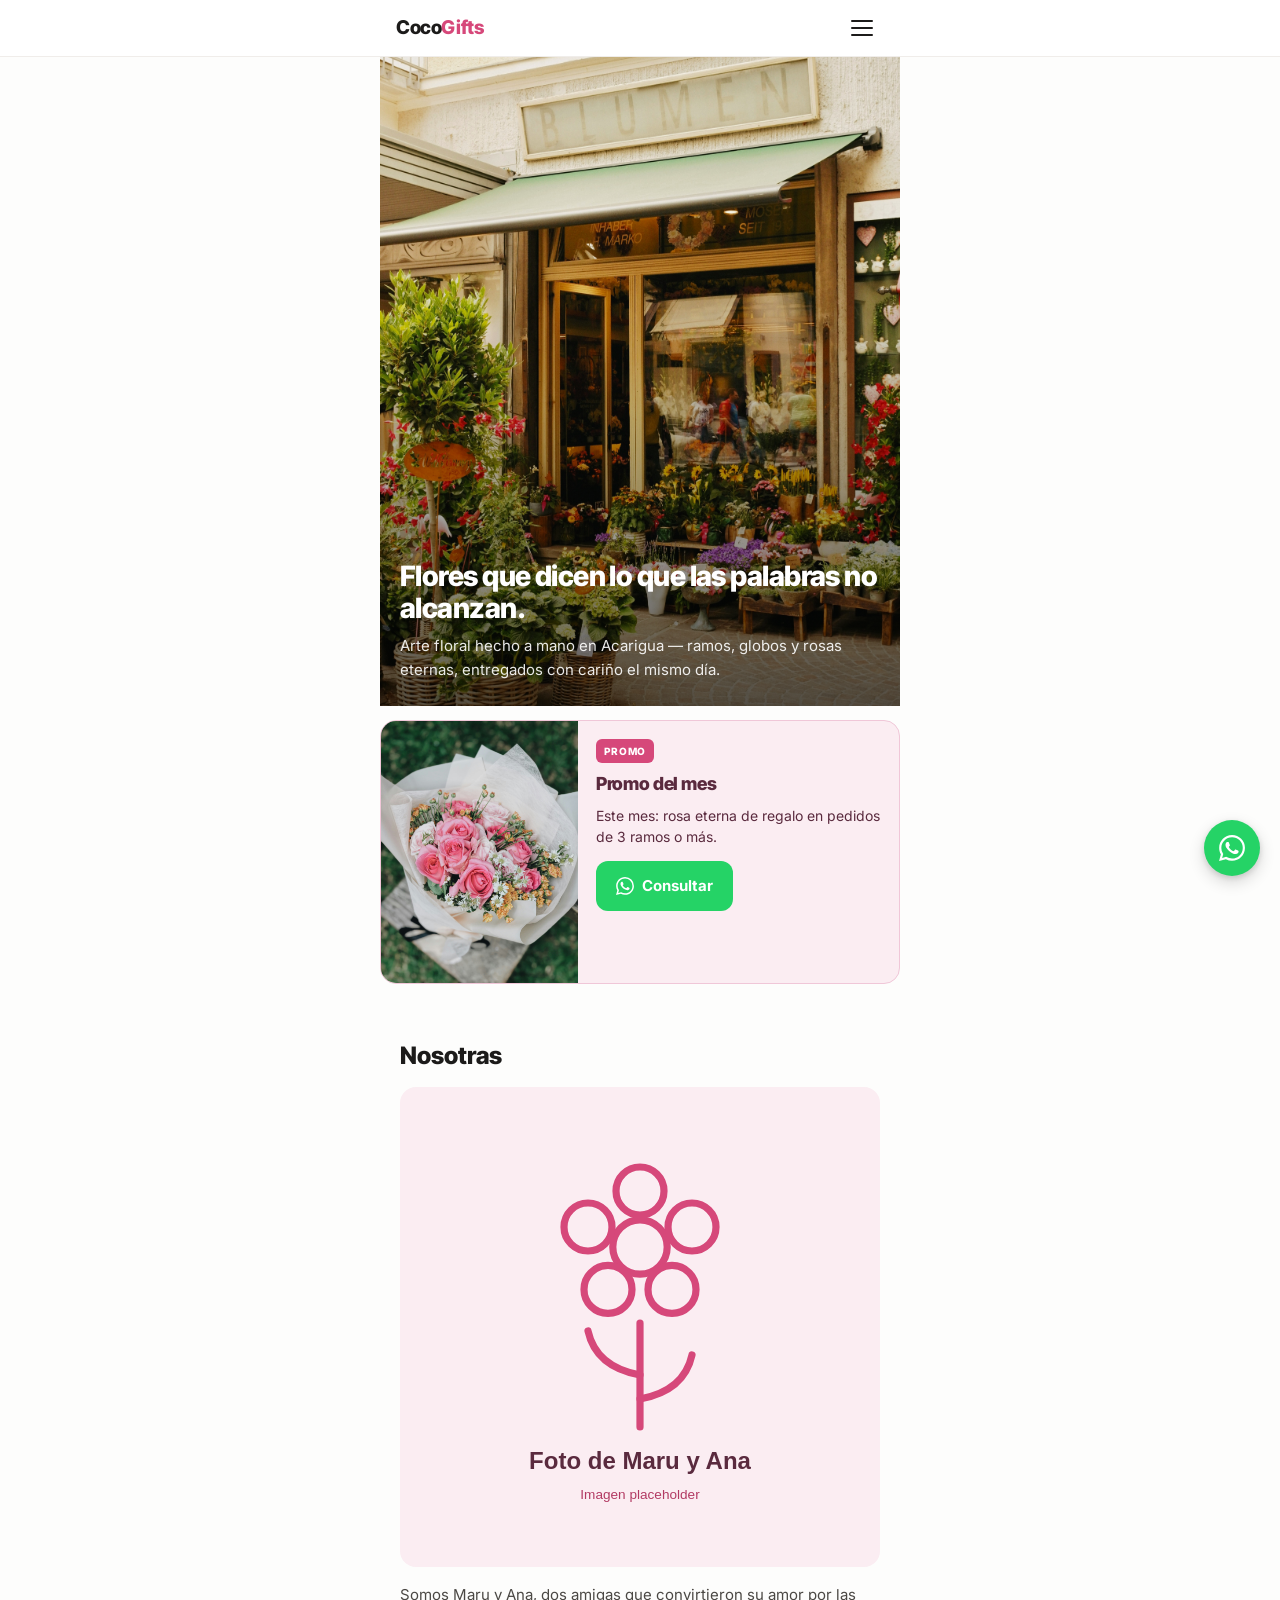
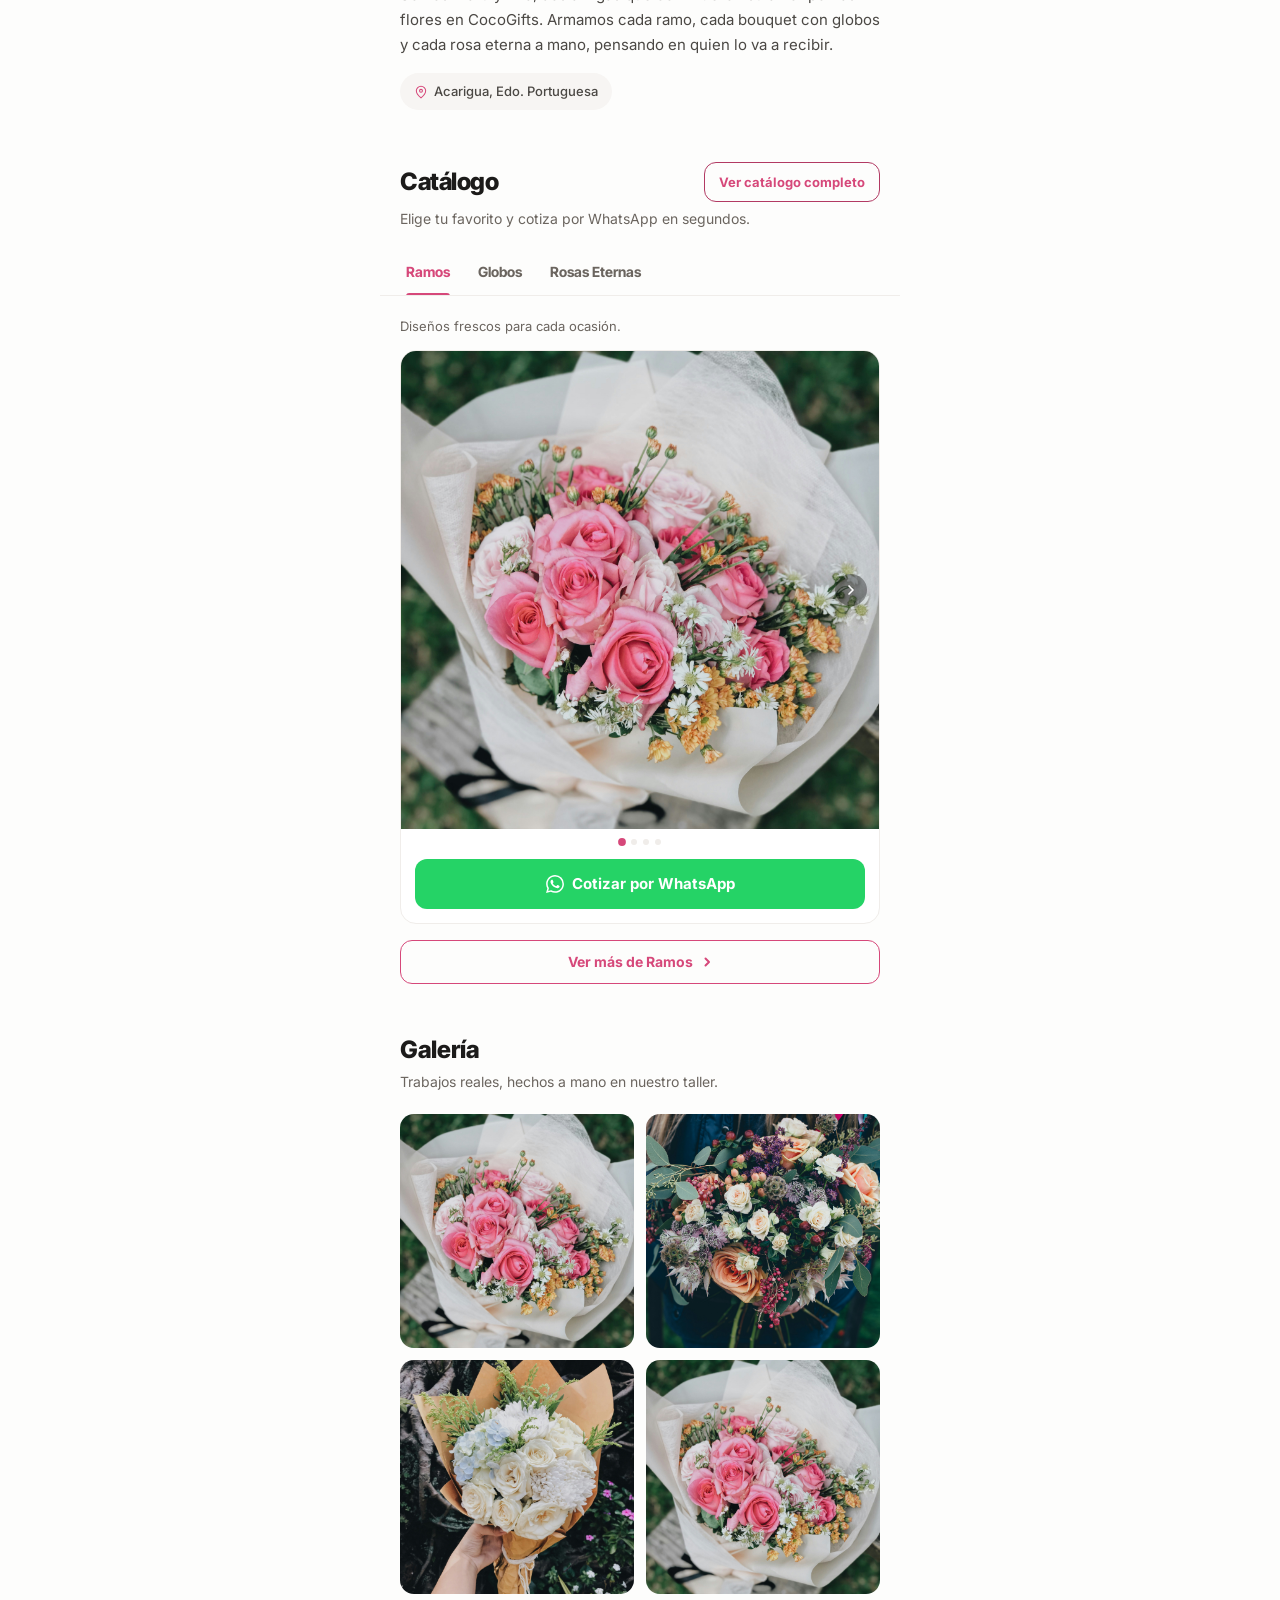
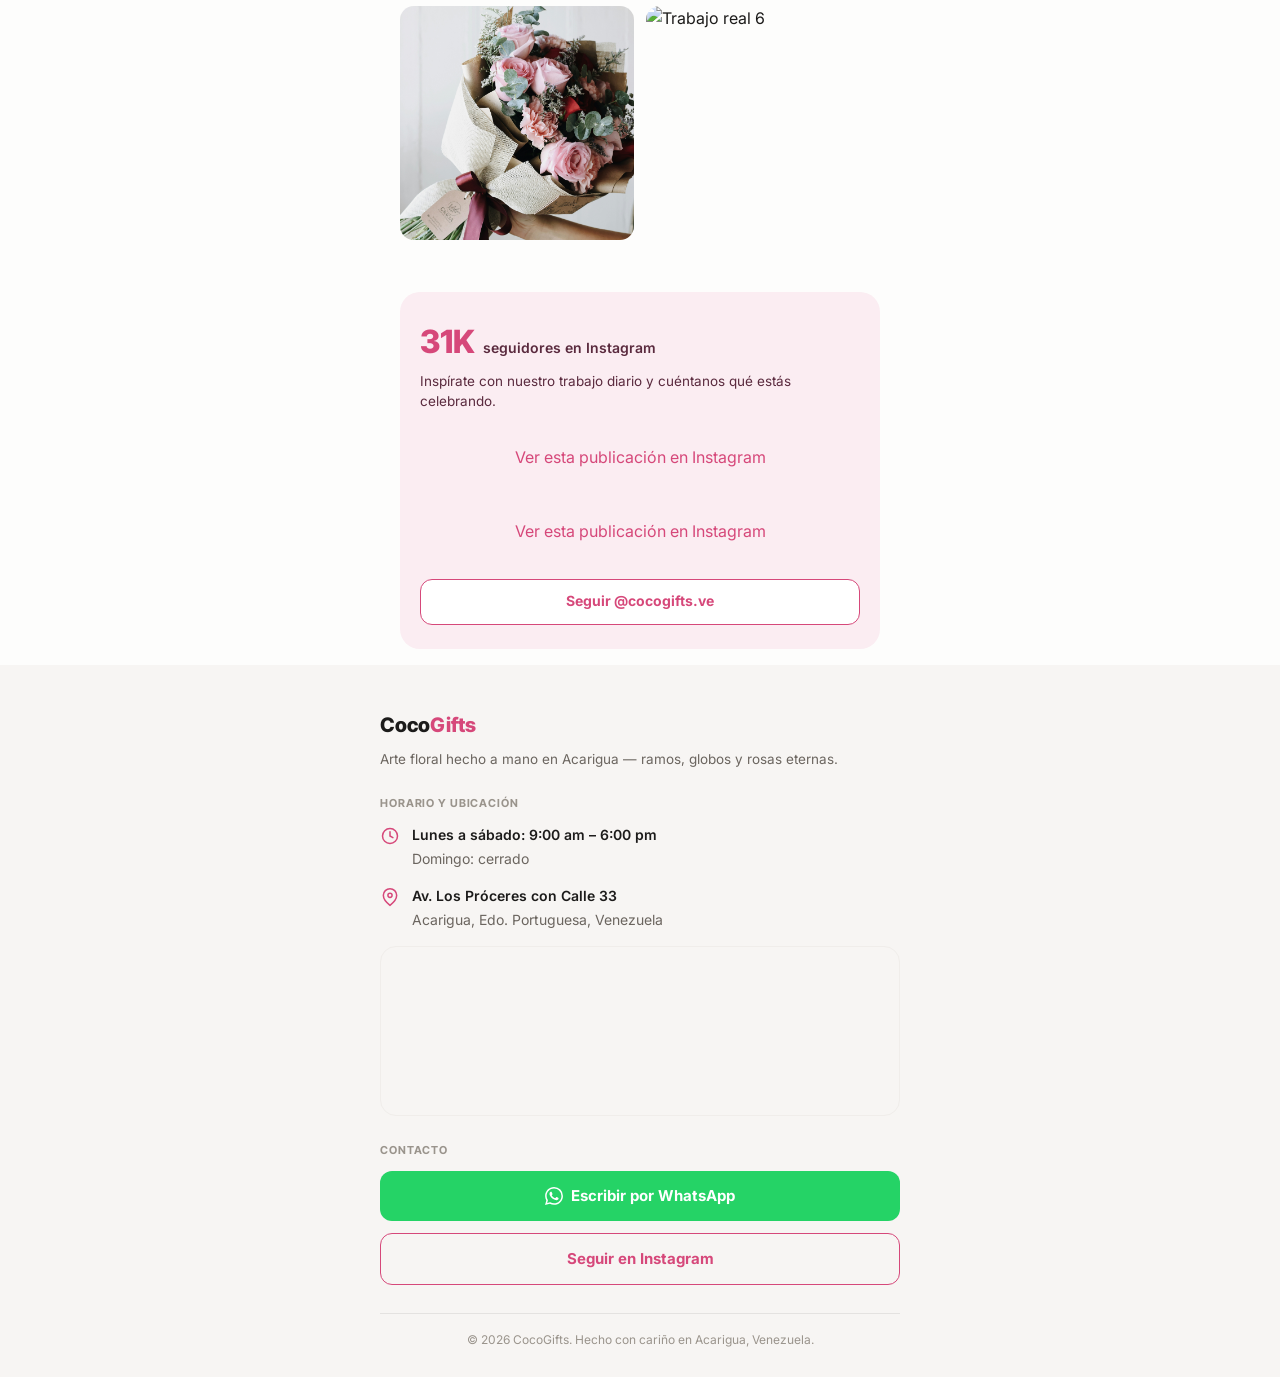
==== commit 32cfa2d6: "fix: update Instagram links to use the correct handle and enhance post visibility with clickable thu" ====
--- a/index.html
+++ b/index.html
@@ -41,7 +41,7 @@
     </nav>
     <div class="nav__menu-acciones">
       <a class="nav__menu-whatsapp" href="https://wa.me/584120000000?text=Hola%20CocoGifts%2C%20quiero%20pedir%20un%20ramo." target="_blank" rel="noopener">WhatsApp</a>
-      <a class="nav__menu-instagram" href="https://www.instagram.com/cocogifts.ca/" target="_blank" rel="noopener">Instagram</a>
+      <a class="nav__menu-instagram" href="https://www.instagram.com/cocogifts.ve/" target="_blank" rel="noopener">Instagram</a>
     </div>
   </div>
 </header>
@@ -220,10 +220,21 @@
     </div>
     <p class="comunidad__texto">Inspírate con nuestro trabajo diario y cuéntanos qué estás celebrando.</p>
     <div class="comunidad__posts">
-      <img class="comunidad__post" src="assets/img/ramo6.jpg" alt="Post de Instagram 1" width="600" height="750" loading="lazy">
-      <img class="comunidad__post" src="assets/img/ramo2.jpg" alt="Post de Instagram 2" width="600" height="750" loading="lazy">
-    </div>
-    <a class="comunidad__seguir" href="https://www.instagram.com/cocogifts.ca/" target="_blank" rel="noopener">Seguir @cocogifts.ca</a>
+      <!-- Embed oficial de Instagram: si embed.js (cargado al final del body) no
+           carga, el <a> interno del blockquote sigue siendo un enlace funcional
+           a la publicación real — no depende de JS propio. -->
+      <div class="comunidad__embed">
+        <blockquote class="instagram-media" data-instgrm-permalink="https://www.instagram.com/cocogifts.ve/p/DYw1OBeFoWW/" data-instgrm-version="14">
+          <a href="https://www.instagram.com/cocogifts.ve/p/DYw1OBeFoWW/" target="_blank" rel="noopener noreferrer">Ver esta publicación en Instagram</a>
+        </blockquote>
+      </div>
+      <div class="comunidad__embed">
+        <blockquote class="instagram-media" data-instgrm-permalink="https://www.instagram.com/cocogifts.ve/p/DV9XEy_FAyK/" data-instgrm-version="14">
+          <a href="https://www.instagram.com/cocogifts.ve/p/DV9XEy_FAyK/" target="_blank" rel="noopener noreferrer">Ver esta publicación en Instagram</a>
+        </blockquote>
+      </div>
+    </div>
+    <a class="comunidad__seguir" href="https://www.instagram.com/cocogifts.ve/" target="_blank" rel="noopener">Seguir @cocogifts.ve</a>
   </div>
 </section>
 
@@ -268,7 +279,7 @@
           <svg width="18" height="18" viewBox="0 0 24 24" fill="none" aria-hidden="true"><path d="M17.472 14.382c-.297-.149-1.758-.867-2.03-.967-.273-.099-.471-.148-.67.15-.197.297-.767.966-.94 1.164-.173.199-.347.223-.644.075-.297-.149-1.255-.463-2.39-1.475-.883-.788-1.48-1.761-1.653-2.059-.173-.297-.018-.458.13-.606.134-.133.298-.347.446-.52.149-.174.198-.298.298-.497.099-.198.05-.371-.025-.52-.075-.149-.669-1.612-.916-2.207-.242-.579-.487-.5-.669-.51l-.57-.01c-.198 0-.52.074-.792.372-.272.297-1.04 1.016-1.04 2.479 0 1.462 1.065 2.875 1.213 3.074.149.198 2.096 3.2 5.077 4.487.71.306 1.263.489 1.694.625.712.227 1.36.195 1.872.118.571-.085 1.758-.719 2.006-1.413.248-.694.248-1.29.173-1.414-.074-.124-.272-.198-.57-.347m-5.421 7.403h-.004a9.87 9.87 0 01-5.031-1.378l-.361-.214-3.741.982.998-3.648-.235-.374a9.86 9.86 0 01-1.51-5.26c.001-5.45 4.436-9.884 9.888-9.884 2.64 0 5.122 1.03 6.988 2.898a9.825 9.825 0 012.893 6.994c-.003 5.45-4.437 9.884-9.885 9.884m8.413-18.297A11.815 11.815 0 0012.05 0C5.495 0 .16 5.335.157 11.892c0 2.096.547 4.142 1.588 5.945L.057 24l6.305-1.654a11.882 11.882 0 005.683 1.448h.005c6.554 0 11.89-5.335 11.893-11.893a11.821 11.821 0 00-3.48-8.413z" fill="currentColor"/></svg>
           Escribir por WhatsApp
         </a>
-        <a class="footer__cta-instagram" href="https://www.instagram.com/cocogifts.ca/" target="_blank" rel="noopener">Seguir en Instagram</a>
+        <a class="footer__cta-instagram" href="https://www.instagram.com/cocogifts.ve/" target="_blank" rel="noopener">Seguir en Instagram</a>
       </div>
     </div>
   </div>
@@ -281,5 +292,10 @@
   <svg width="28" height="28" viewBox="0 0 24 24" fill="none" aria-hidden="true"><path d="M17.472 14.382c-.297-.149-1.758-.867-2.03-.967-.273-.099-.471-.148-.67.15-.197.297-.767.966-.94 1.164-.173.199-.347.223-.644.075-.297-.149-1.255-.463-2.39-1.475-.883-.788-1.48-1.761-1.653-2.059-.173-.297-.018-.458.13-.606.134-.133.298-.347.446-.52.149-.174.198-.298.298-.497.099-.198.05-.371-.025-.52-.075-.149-.669-1.612-.916-2.207-.242-.579-.487-.5-.669-.51l-.57-.01c-.198 0-.52.074-.792.372-.272.297-1.04 1.016-1.04 2.479 0 1.462 1.065 2.875 1.213 3.074.149.198 2.096 3.2 5.077 4.487.71.306 1.263.489 1.694.625.712.227 1.36.195 1.872.118.571-.085 1.758-.719 2.006-1.413.248-.694.248-1.29.173-1.414-.074-.124-.272-.198-.57-.347m-5.421 7.403h-.004a9.87 9.87 0 01-5.031-1.378l-.361-.214-3.741.982.998-3.648-.235-.374a9.86 9.86 0 01-1.51-5.26c.001-5.45 4.436-9.884 9.888-9.884 2.64 0 5.122 1.03 6.988 2.898a9.825 9.825 0 012.893 6.994c-.003 5.45-4.437 9.884-9.885 9.884m8.413-18.297A11.815 11.815 0 0012.05 0C5.495 0 .16 5.335.157 11.892c0 2.096.547 4.142 1.588 5.945L.057 24l6.305-1.654a11.882 11.882 0 005.683 1.448h.005c6.554 0 11.89-5.335 11.893-11.893a11.821 11.821 0 00-3.48-8.413z" fill="currentColor"/></svg>
 </a>
 
+<!-- Excepción documentada a "sin dependencias externas" (ver CLAUDE.md): script
+     oficial de Instagram para renderizar los embeds de .comunidad__posts. Se
+     carga una sola vez para ambos posts. -->
+<script async defer src="https://www.instagram.com/embed.js"></script>
+
 </body>
 </html>
--- a/css/styles.css
+++ b/css/styles.css
@@ -901,18 +901,20 @@
   margin-bottom: 18px;
 }
 
+/* Instagram exige un ancho mínimo propio (326px) para sus embeds oficiales, así
+   que no caben 2 por fila en este layout mobile-only: se apilan verticalmente. */
 .comunidad__posts {
   display: grid;
-  grid-template-columns: 1fr 1fr;
-  gap: 10px;
+  grid-template-columns: 1fr;
+  gap: 16px;
   margin-bottom: 18px;
 }
 
-.comunidad__post {
-  width: 100%;
-  aspect-ratio: 4 / 5;
-  object-fit: cover;
-  border-radius: 12px;
+/* Limita el ancho del embed para que no se vea desproporcionado frente al
+   resto de tarjetas del sitio; Instagram centra su propio contenido dentro. */
+.comunidad__embed {
+  max-width: 360px;
+  margin: 0 auto;
 }
 
 .comunidad__seguir {
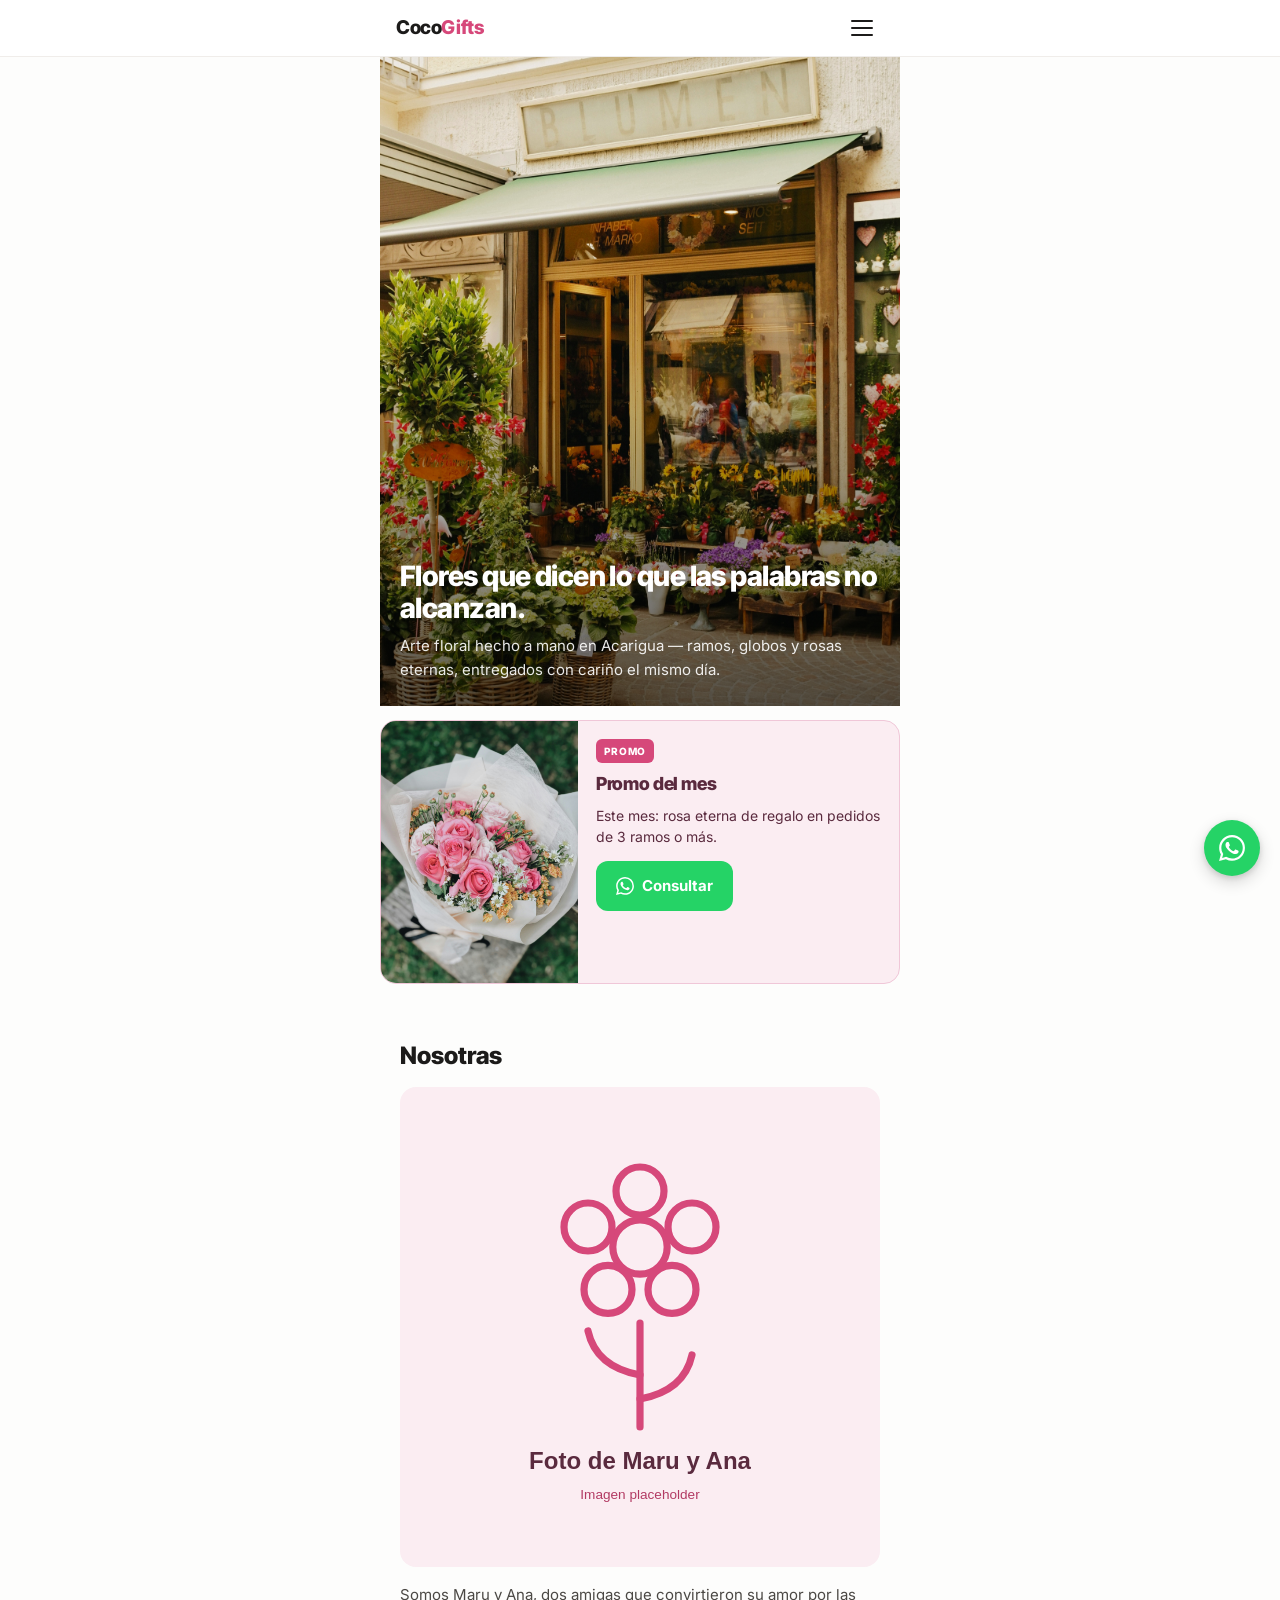
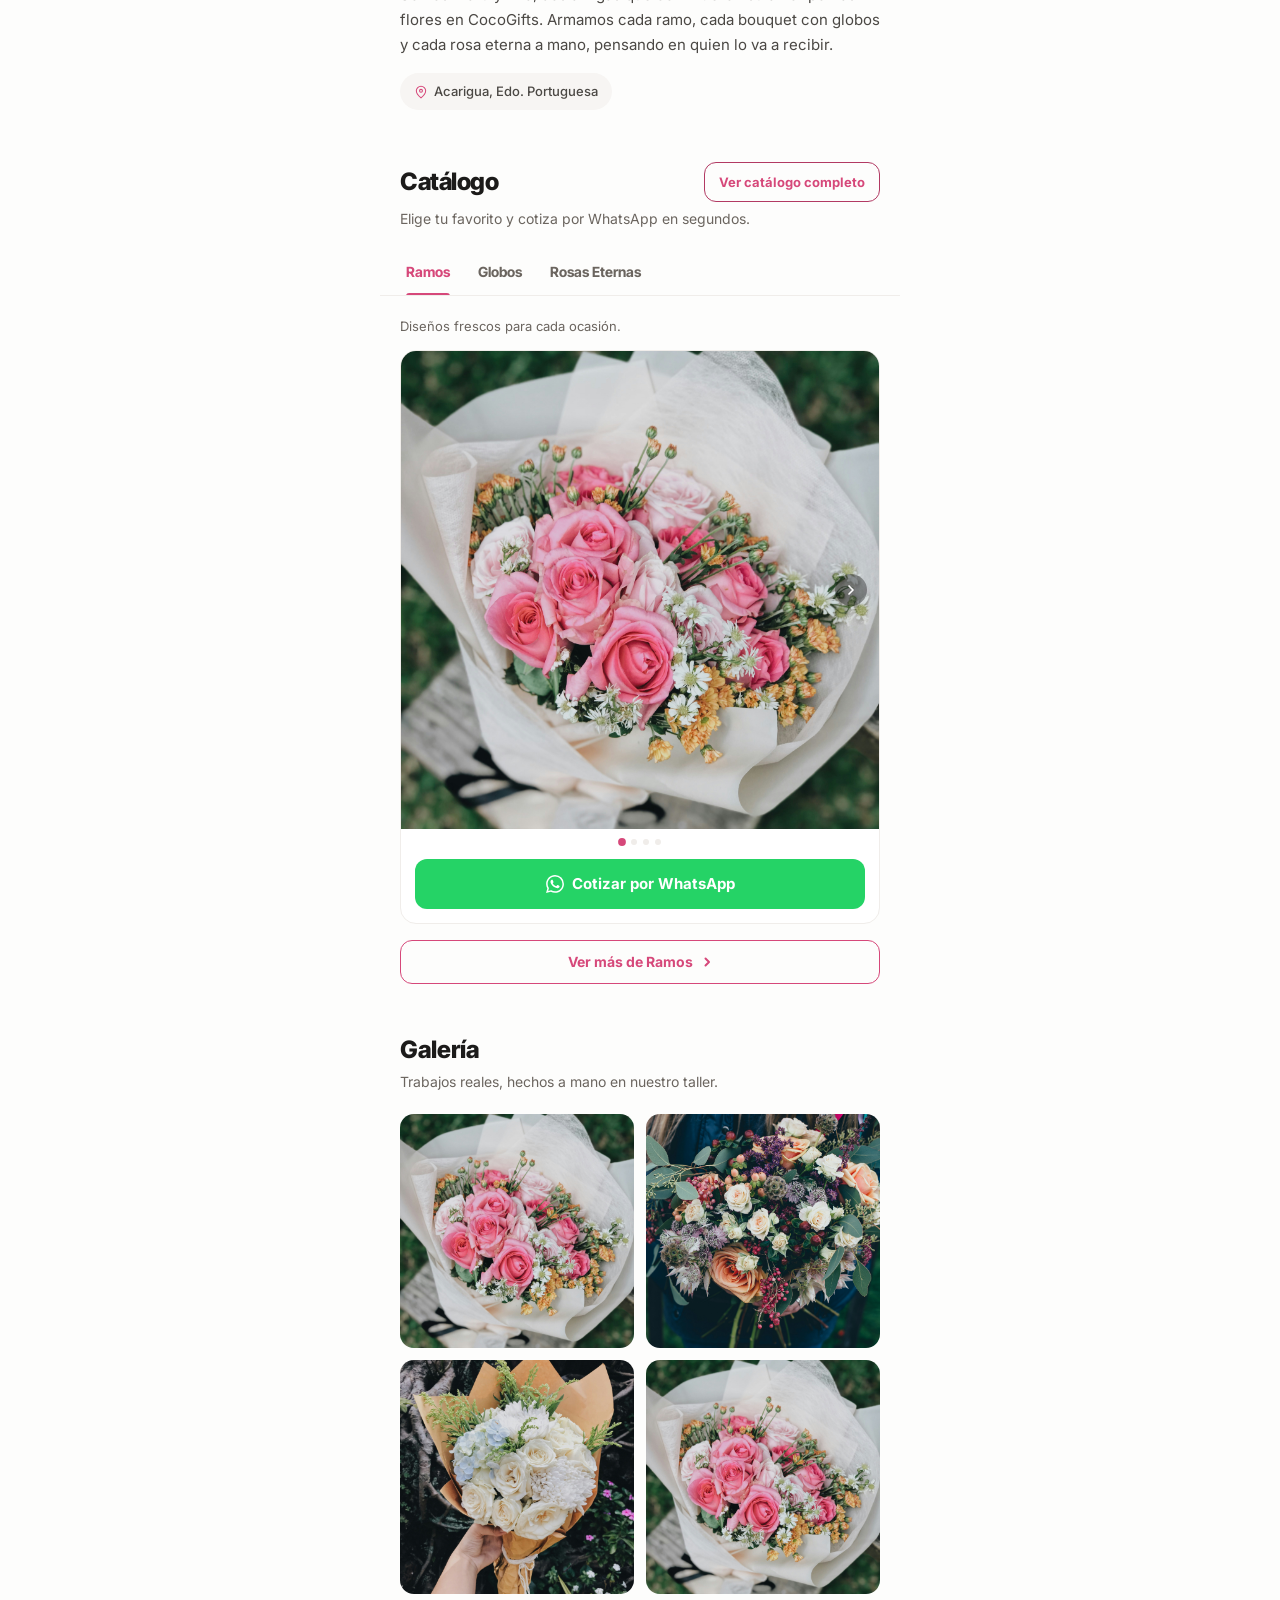
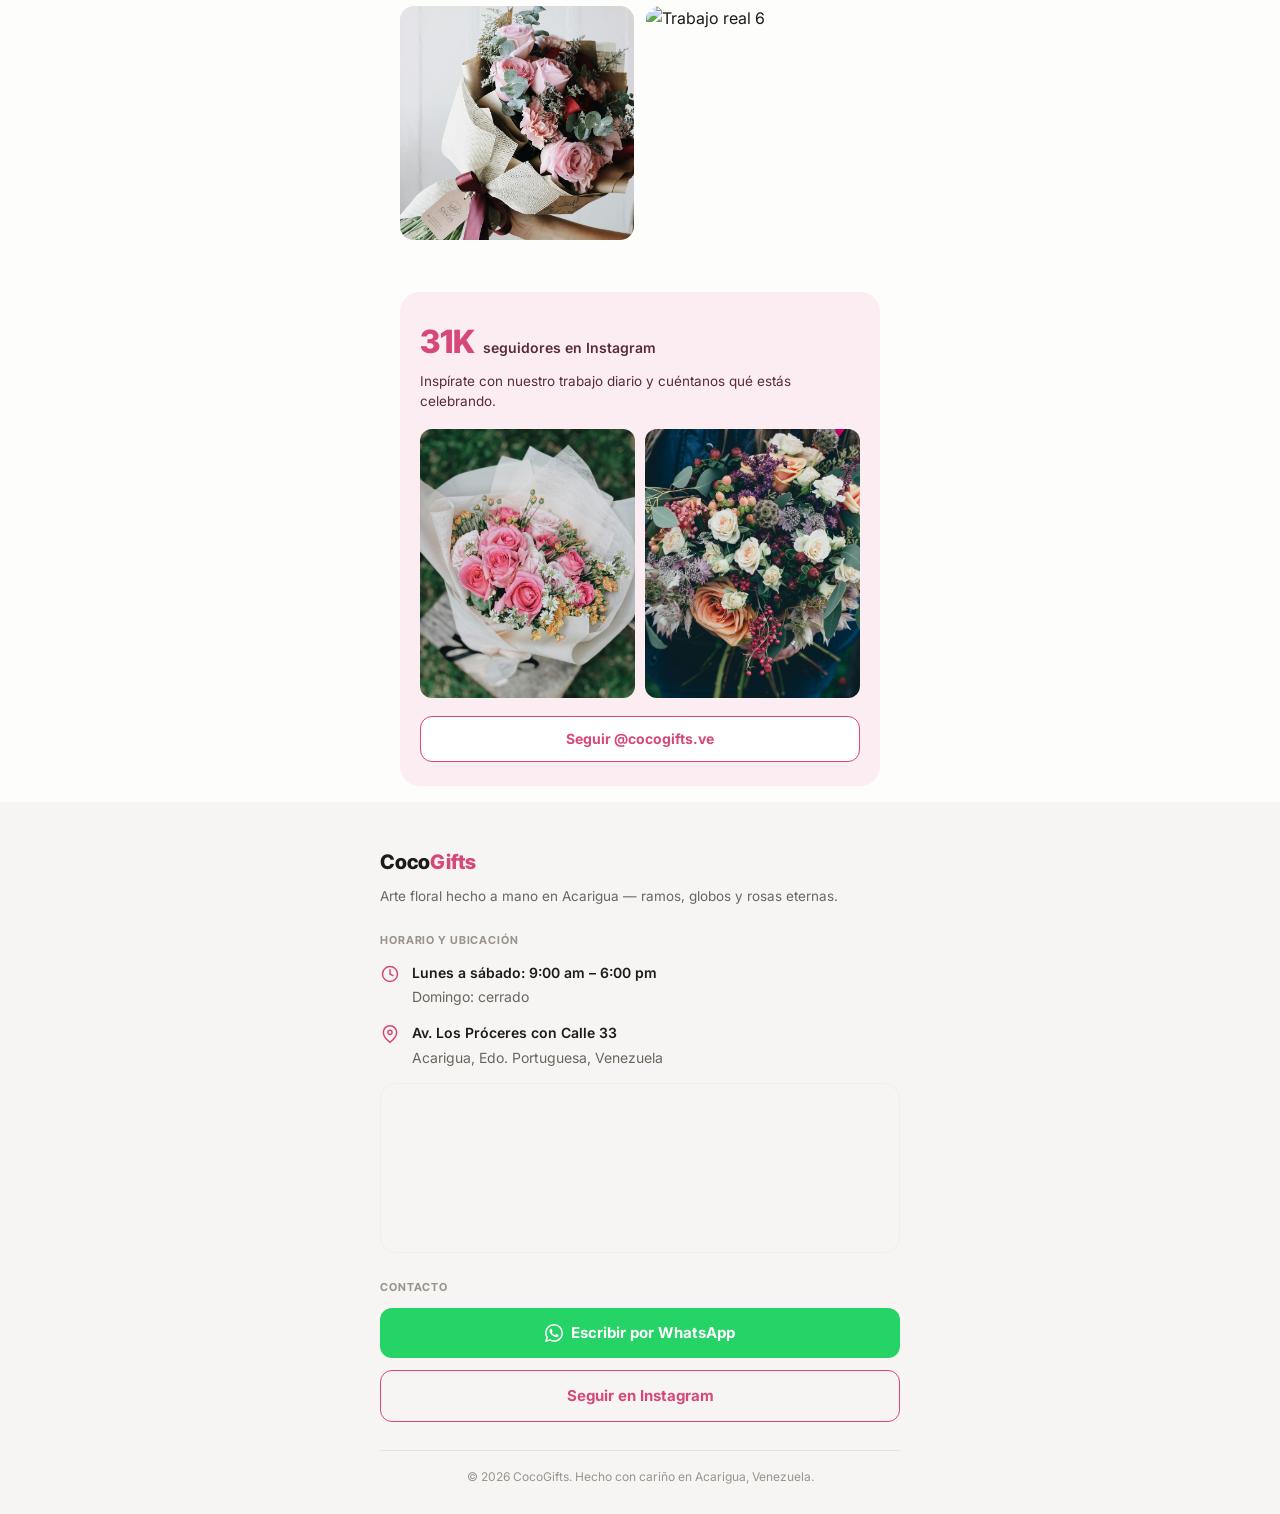
==== commit feaf8ece: "fix: replace Instagram embeds with linked image placeholders and update styles for better layout" ====
--- a/index.html
+++ b/index.html
@@ -9,7 +9,7 @@
 <link rel="preconnect" href="https://fonts.googleapis.com">
 <link rel="preconnect" href="https://fonts.gstatic.com" crossorigin>
 <!-- El parámetro ?v=N invalida la caché al actualizar la hoja de estilos. -->
-<link rel="stylesheet" href="css/styles.css?v=8">
+<link rel="stylesheet" href="css/styles.css?v=9">
 <script src="js/main.js?v=5" defer></script>
 </head>
 <body>
@@ -220,19 +220,14 @@
     </div>
     <p class="comunidad__texto">Inspírate con nuestro trabajo diario y cuéntanos qué estás celebrando.</p>
     <div class="comunidad__posts">
-      <!-- Embed oficial de Instagram: si embed.js (cargado al final del body) no
-           carga, el <a> interno del blockquote sigue siendo un enlace funcional
-           a la publicación real — no depende de JS propio. -->
-      <div class="comunidad__embed">
-        <blockquote class="instagram-media" data-instgrm-permalink="https://www.instagram.com/cocogifts.ve/p/DYw1OBeFoWW/" data-instgrm-version="14">
-          <a href="https://www.instagram.com/cocogifts.ve/p/DYw1OBeFoWW/" target="_blank" rel="noopener noreferrer">Ver esta publicación en Instagram</a>
-        </blockquote>
-      </div>
-      <div class="comunidad__embed">
-        <blockquote class="instagram-media" data-instgrm-permalink="https://www.instagram.com/cocogifts.ve/p/DV9XEy_FAyK/" data-instgrm-version="14">
-          <a href="https://www.instagram.com/cocogifts.ve/p/DV9XEy_FAyK/" target="_blank" rel="noopener noreferrer">Ver esta publicación en Instagram</a>
-        </blockquote>
-      </div>
+      <a href="https://www.instagram.com/p/DV9XEy_FAyK/" target="_blank" rel="noopener noreferrer">
+        <!-- Placeholder temporal: reemplazar por la foto real de la publicación https://www.instagram.com/p/DV9XEy_FAyK/ -->
+        <img class="comunidad__post" src="assets/img/ramo1.jpg" alt="Post de Instagram 1" width="600" height="750" loading="lazy">
+      </a>
+      <a href="https://www.instagram.com/p/DYw1OBeFoWW/" target="_blank" rel="noopener noreferrer">
+        <!-- Placeholder temporal: reemplazar por la foto real de la publicación https://www.instagram.com/p/DYw1OBeFoWW/ -->
+        <img class="comunidad__post" src="assets/img/ramo2.jpg" alt="Post de Instagram 2" width="600" height="750" loading="lazy">
+      </a>
     </div>
     <a class="comunidad__seguir" href="https://www.instagram.com/cocogifts.ve/" target="_blank" rel="noopener">Seguir @cocogifts.ve</a>
   </div>
@@ -292,10 +287,5 @@
   <svg width="28" height="28" viewBox="0 0 24 24" fill="none" aria-hidden="true"><path d="M17.472 14.382c-.297-.149-1.758-.867-2.03-.967-.273-.099-.471-.148-.67.15-.197.297-.767.966-.94 1.164-.173.199-.347.223-.644.075-.297-.149-1.255-.463-2.39-1.475-.883-.788-1.48-1.761-1.653-2.059-.173-.297-.018-.458.13-.606.134-.133.298-.347.446-.52.149-.174.198-.298.298-.497.099-.198.05-.371-.025-.52-.075-.149-.669-1.612-.916-2.207-.242-.579-.487-.5-.669-.51l-.57-.01c-.198 0-.52.074-.792.372-.272.297-1.04 1.016-1.04 2.479 0 1.462 1.065 2.875 1.213 3.074.149.198 2.096 3.2 5.077 4.487.71.306 1.263.489 1.694.625.712.227 1.36.195 1.872.118.571-.085 1.758-.719 2.006-1.413.248-.694.248-1.29.173-1.414-.074-.124-.272-.198-.57-.347m-5.421 7.403h-.004a9.87 9.87 0 01-5.031-1.378l-.361-.214-3.741.982.998-3.648-.235-.374a9.86 9.86 0 01-1.51-5.26c.001-5.45 4.436-9.884 9.888-9.884 2.64 0 5.122 1.03 6.988 2.898a9.825 9.825 0 012.893 6.994c-.003 5.45-4.437 9.884-9.885 9.884m8.413-18.297A11.815 11.815 0 0012.05 0C5.495 0 .16 5.335.157 11.892c0 2.096.547 4.142 1.588 5.945L.057 24l6.305-1.654a11.882 11.882 0 005.683 1.448h.005c6.554 0 11.89-5.335 11.893-11.893a11.821 11.821 0 00-3.48-8.413z" fill="currentColor"/></svg>
 </a>
 
-<!-- Excepción documentada a "sin dependencias externas" (ver CLAUDE.md): script
-     oficial de Instagram para renderizar los embeds de .comunidad__posts. Se
-     carga una sola vez para ambos posts. -->
-<script async defer src="https://www.instagram.com/embed.js"></script>
-
 </body>
 </html>
--- a/css/styles.css
+++ b/css/styles.css
@@ -901,20 +901,18 @@
   margin-bottom: 18px;
 }
 
-/* Instagram exige un ancho mínimo propio (326px) para sus embeds oficiales, así
-   que no caben 2 por fila en este layout mobile-only: se apilan verticalmente. */
 .comunidad__posts {
   display: grid;
-  grid-template-columns: 1fr;
-  gap: 16px;
+  grid-template-columns: 1fr 1fr;
+  gap: 10px;
   margin-bottom: 18px;
 }
 
-/* Limita el ancho del embed para que no se vea desproporcionado frente al
-   resto de tarjetas del sitio; Instagram centra su propio contenido dentro. */
-.comunidad__embed {
-  max-width: 360px;
-  margin: 0 auto;
+.comunidad__post {
+  width: 100%;
+  aspect-ratio: 4 / 5;
+  object-fit: cover;
+  border-radius: 12px;
 }
 
 .comunidad__seguir {
